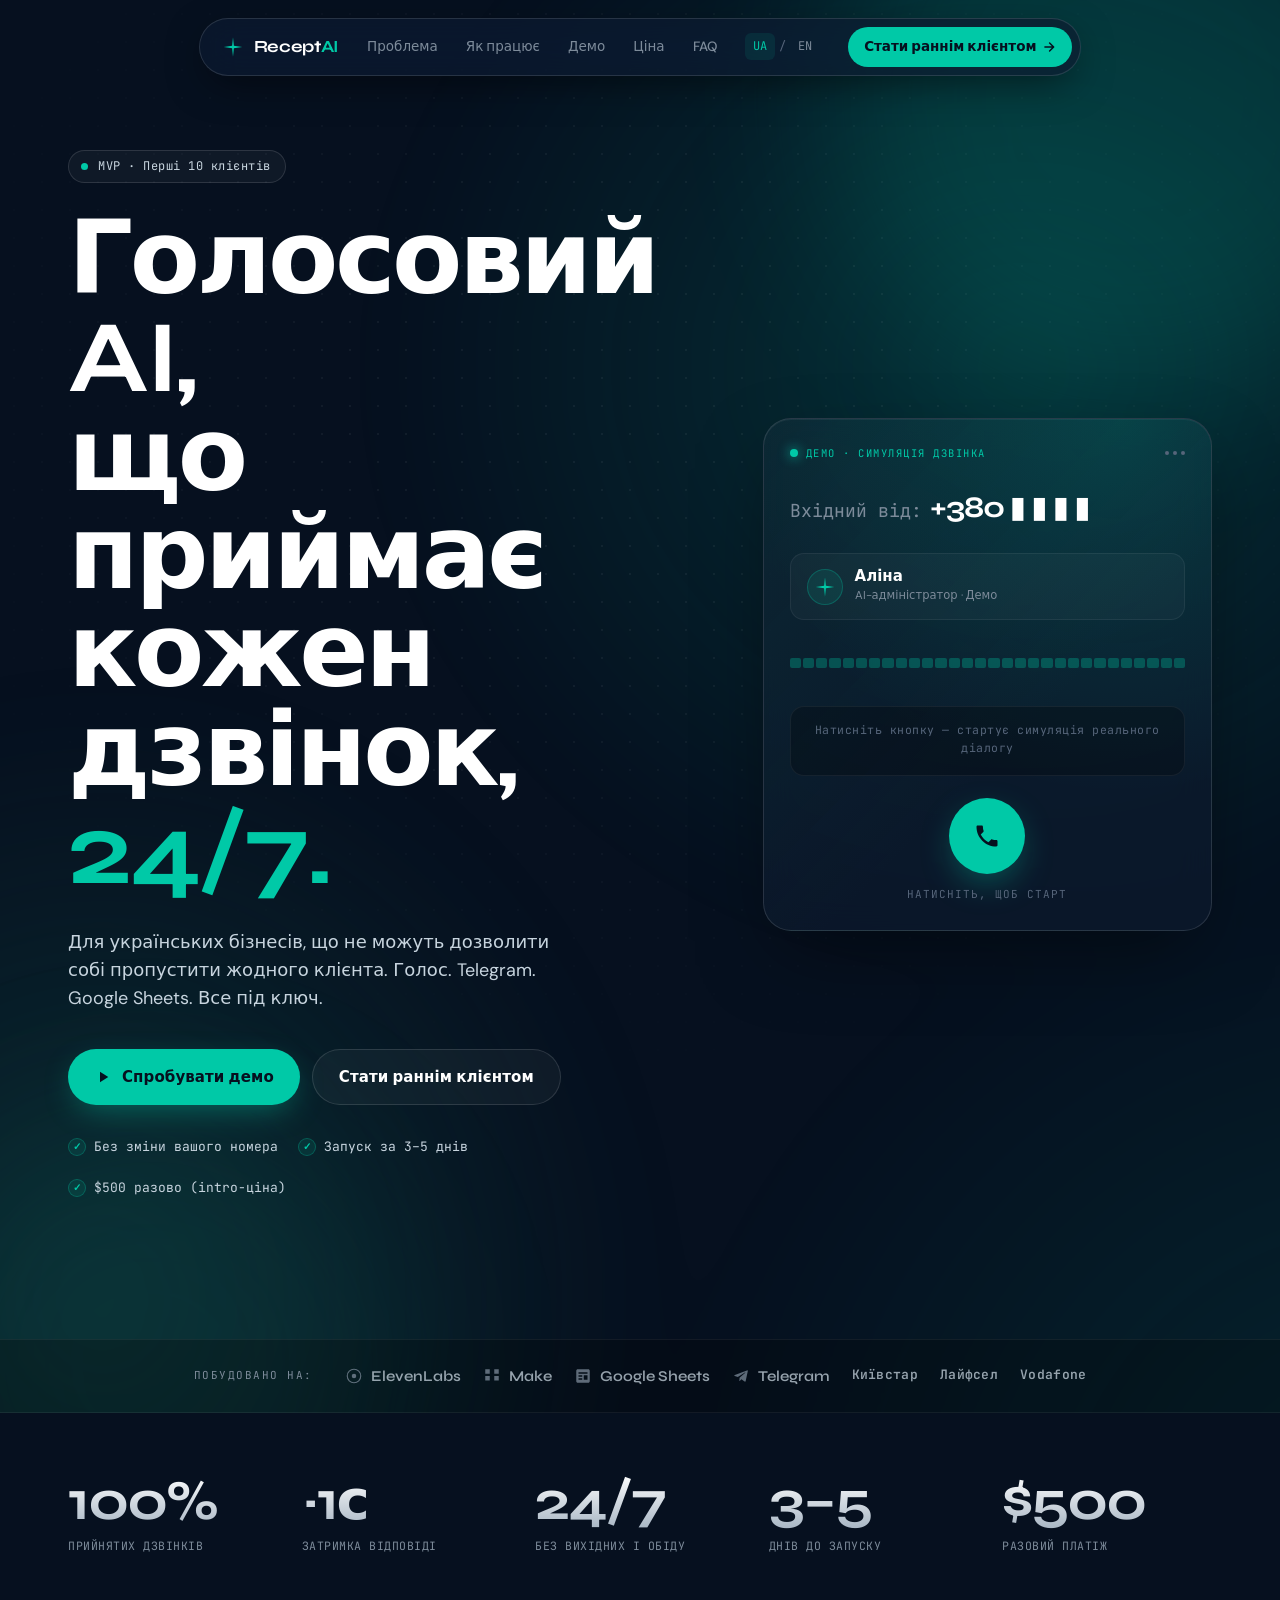
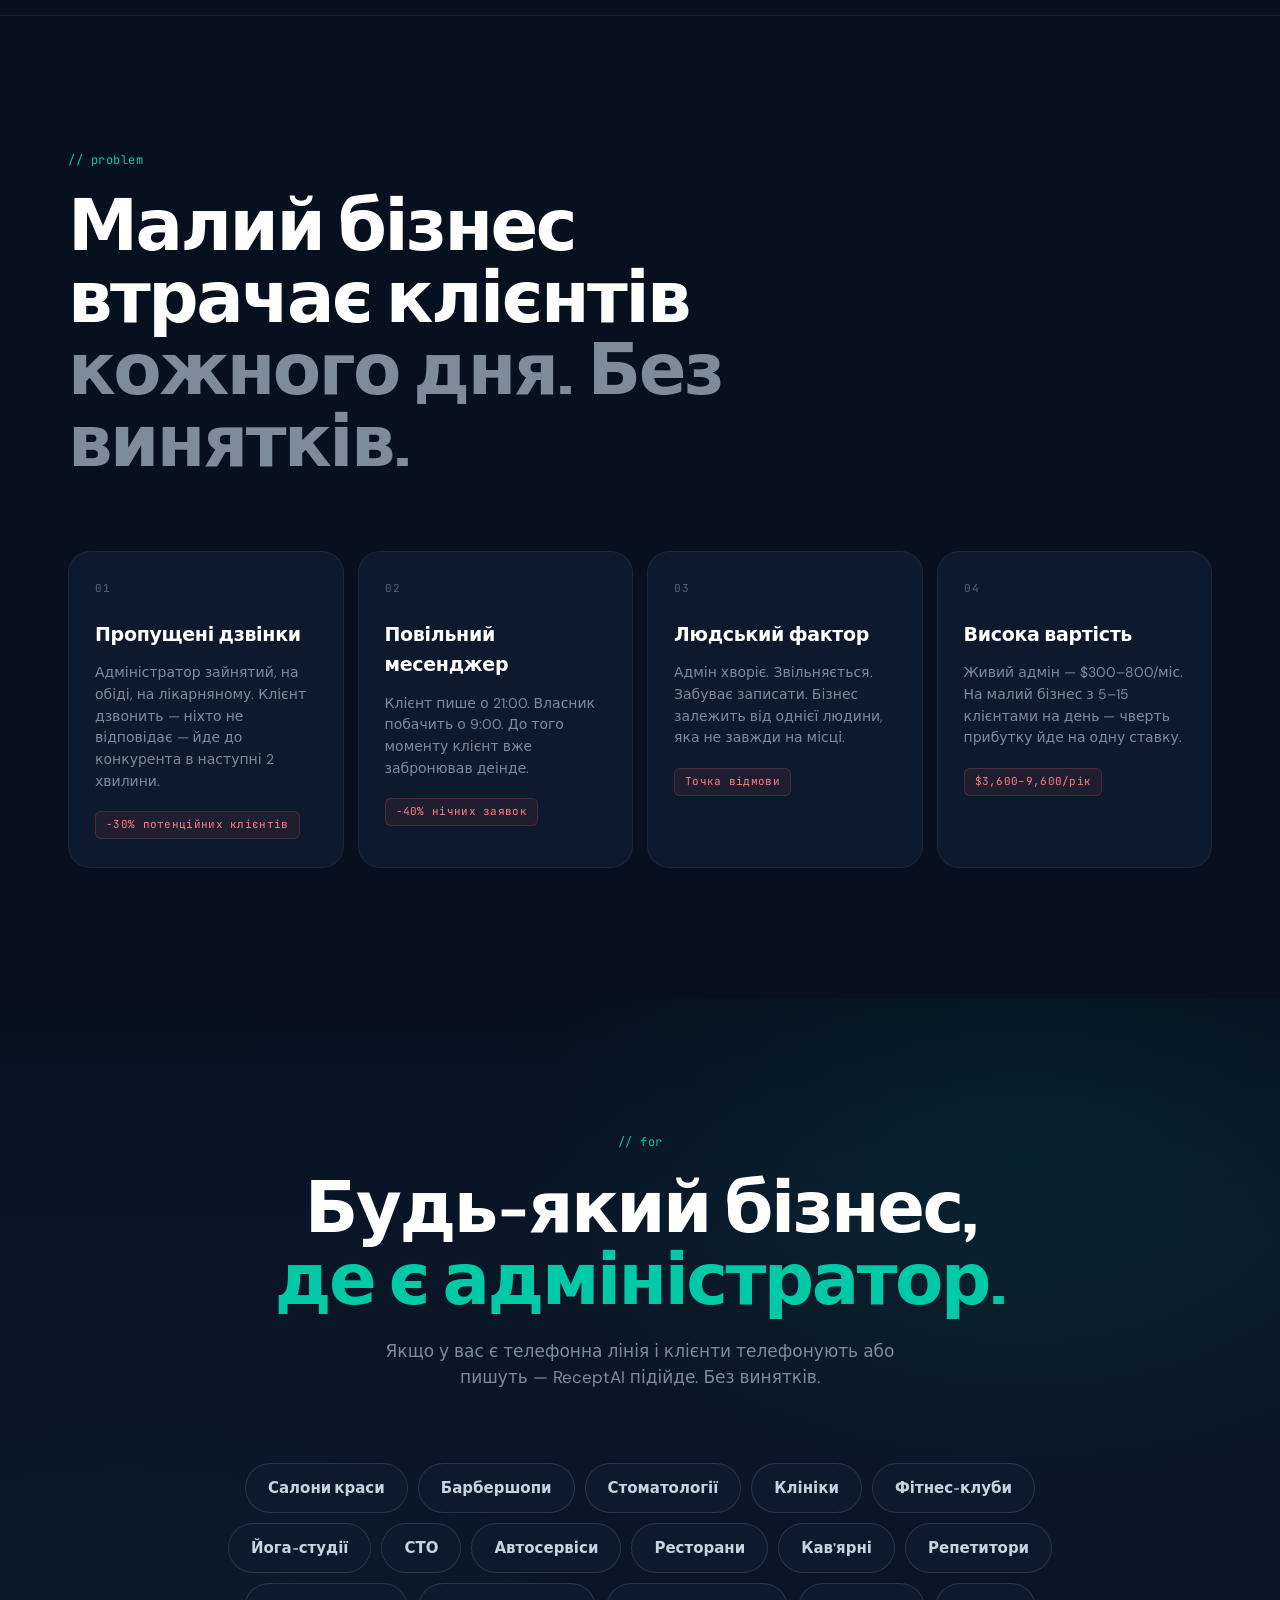
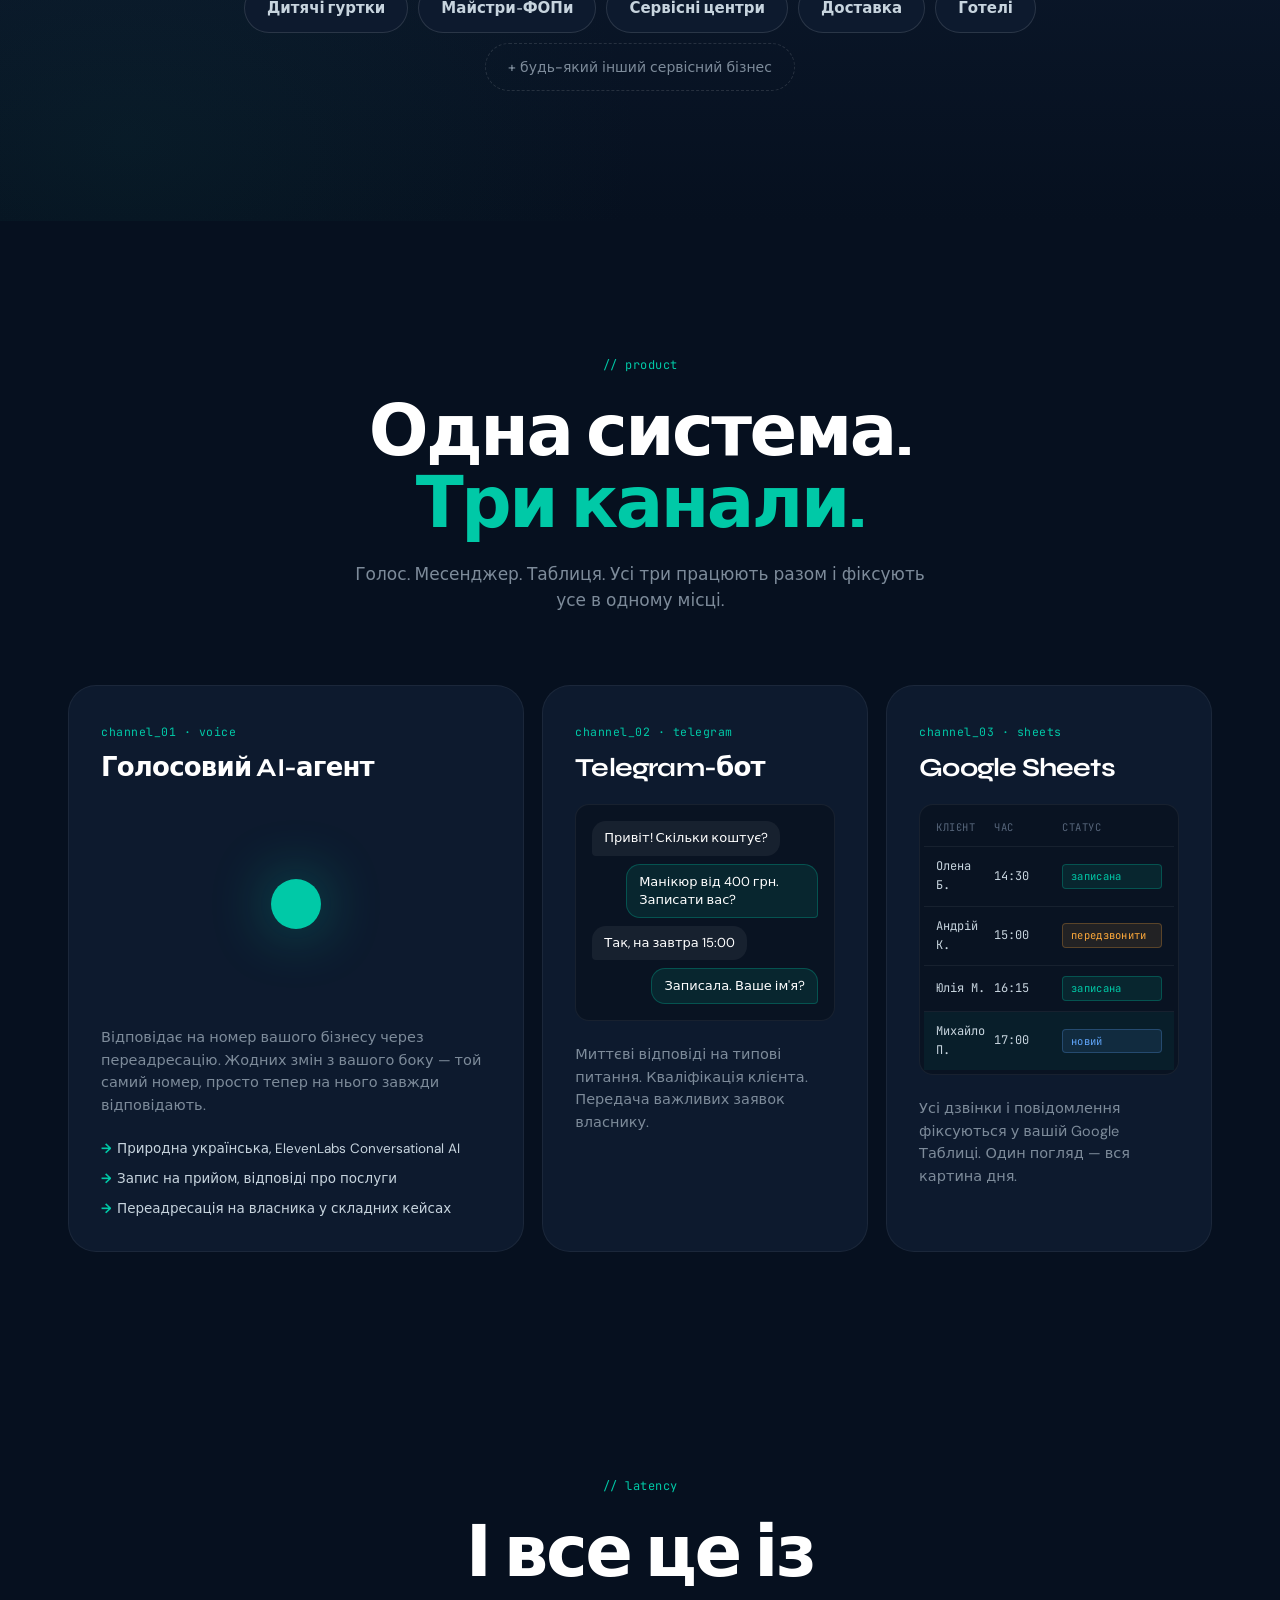
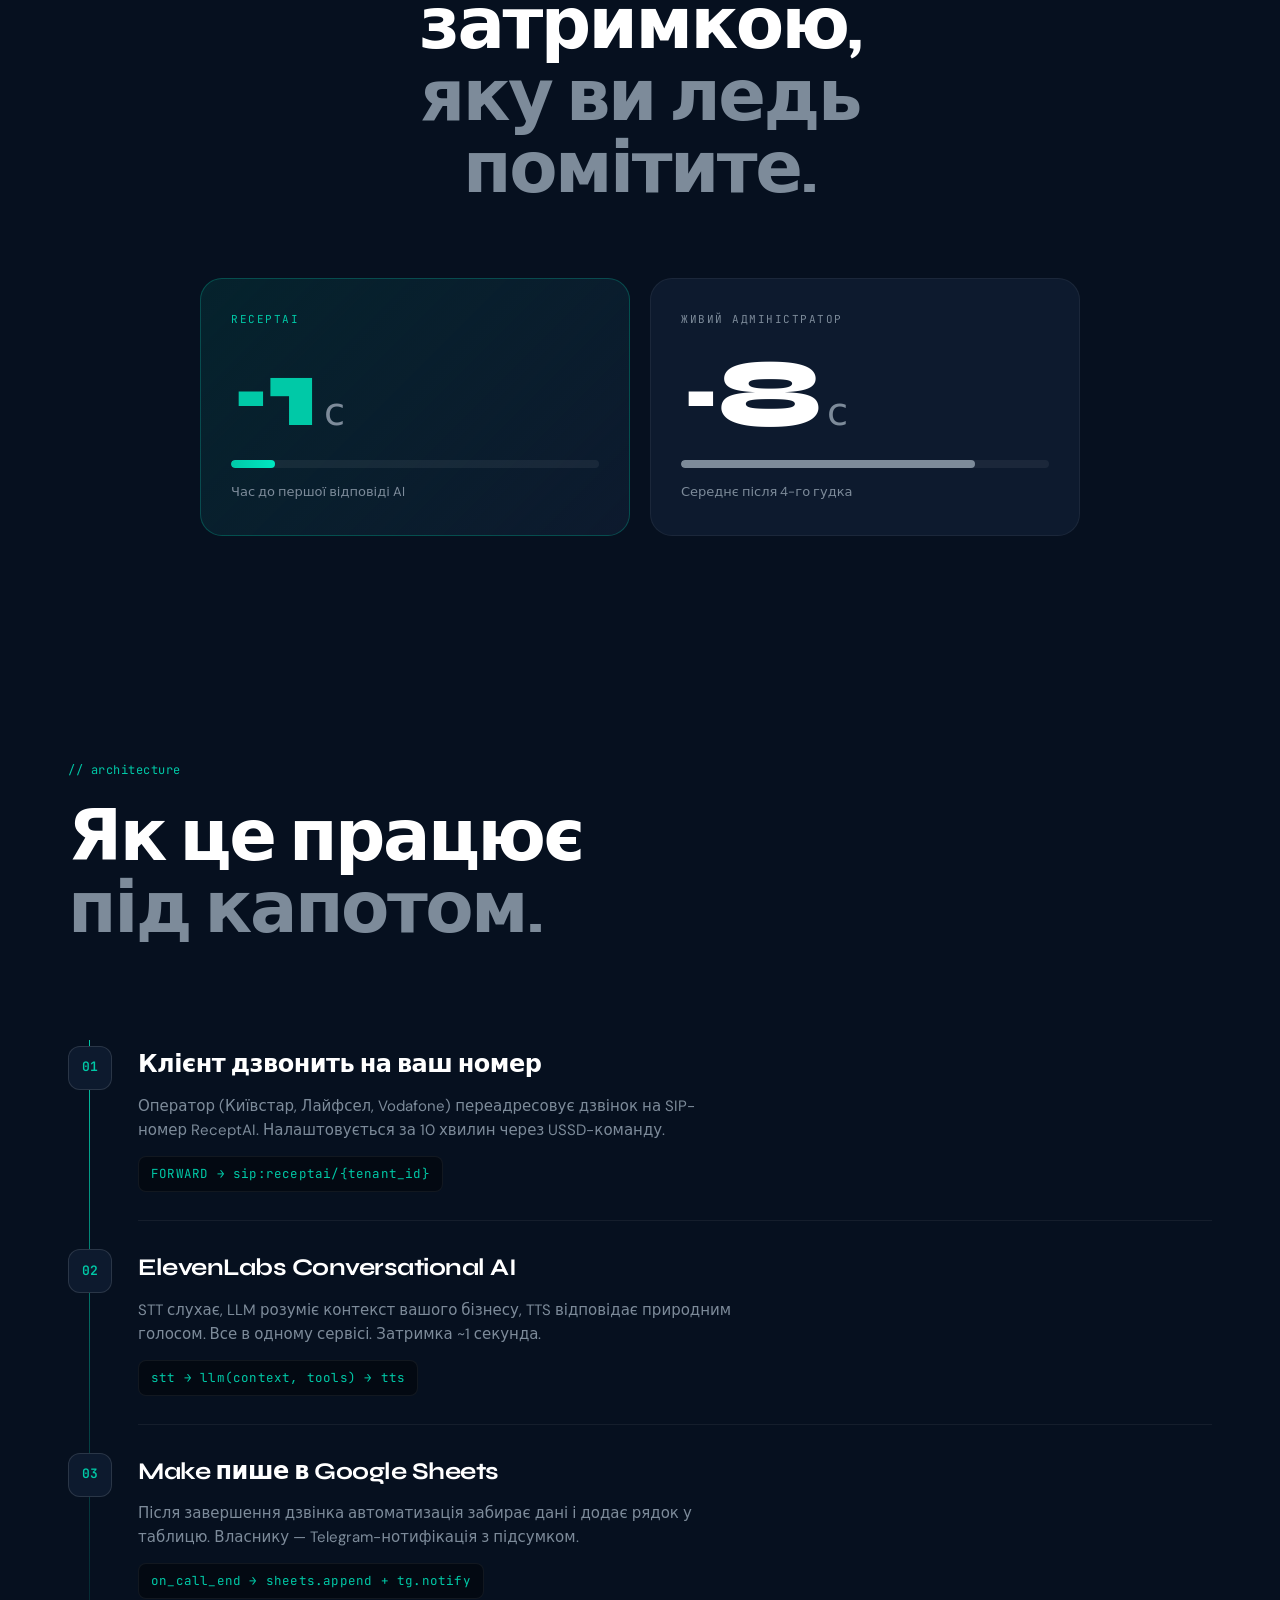
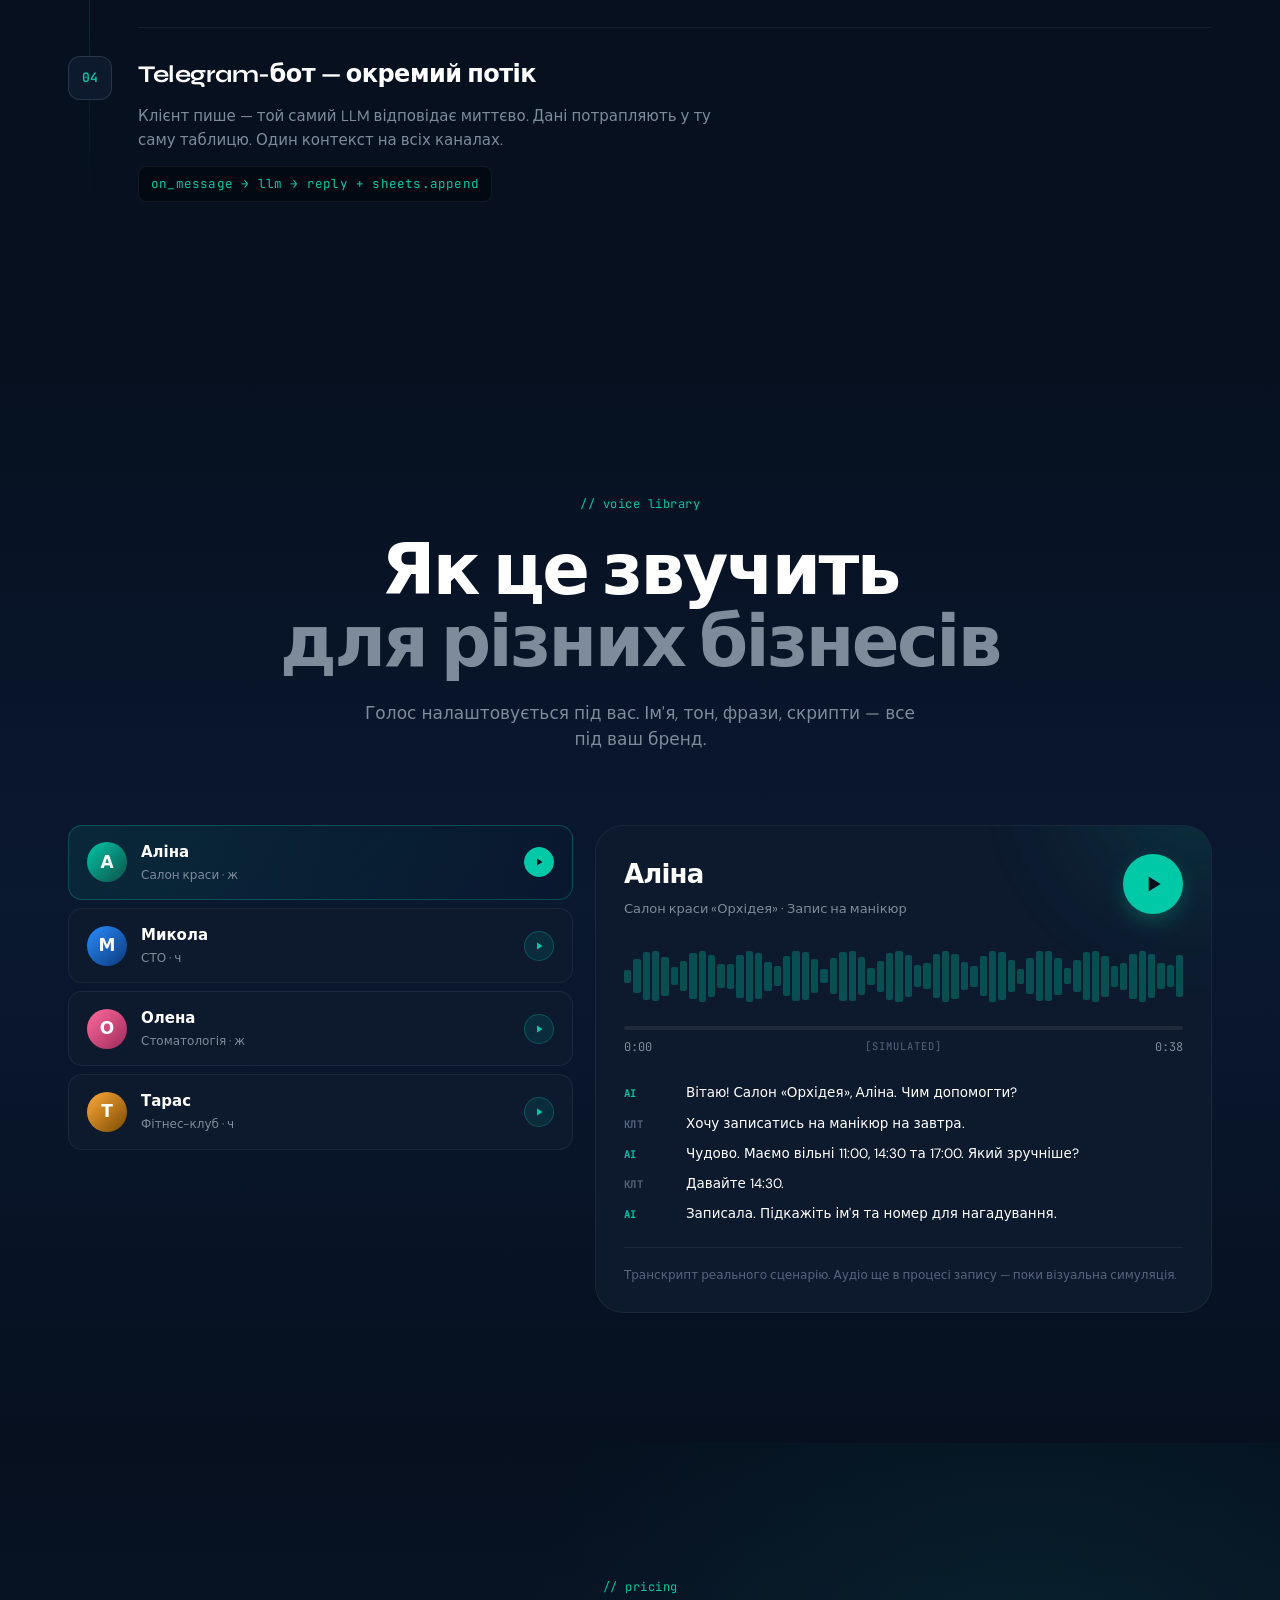
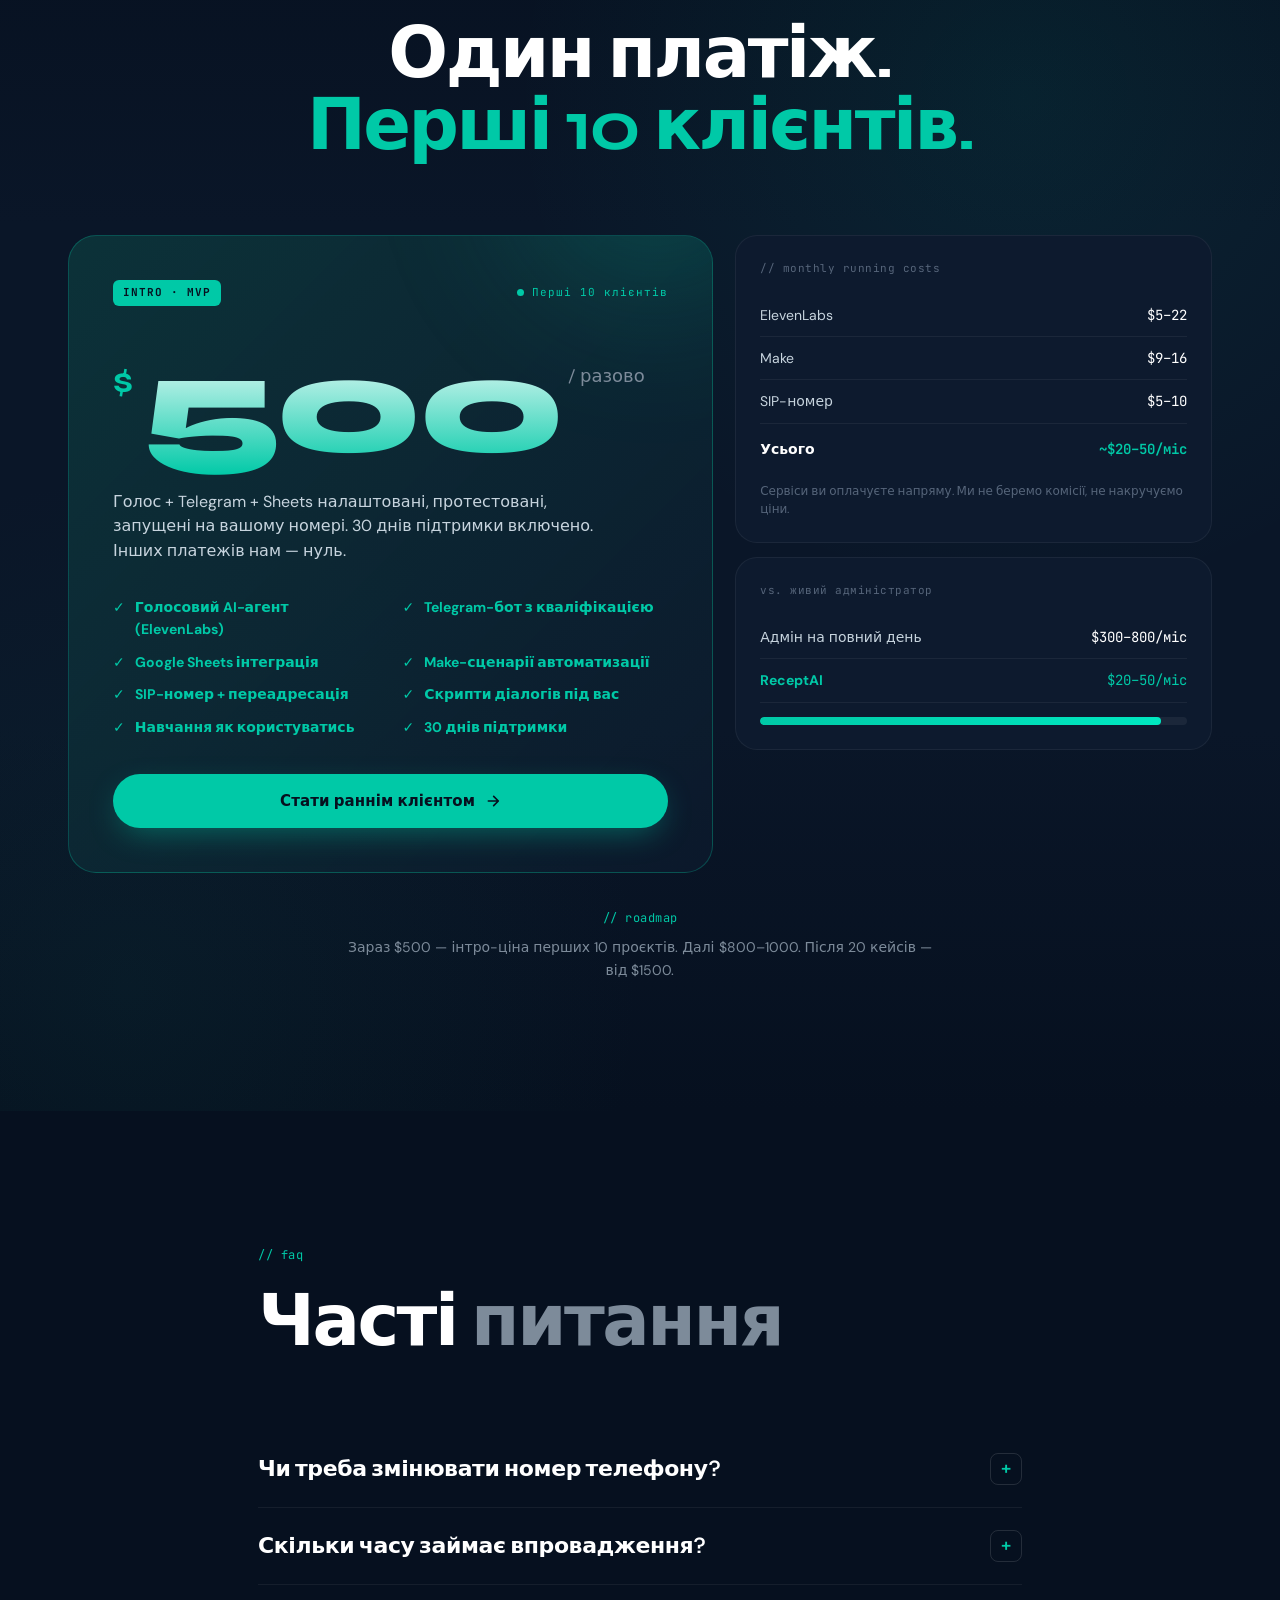
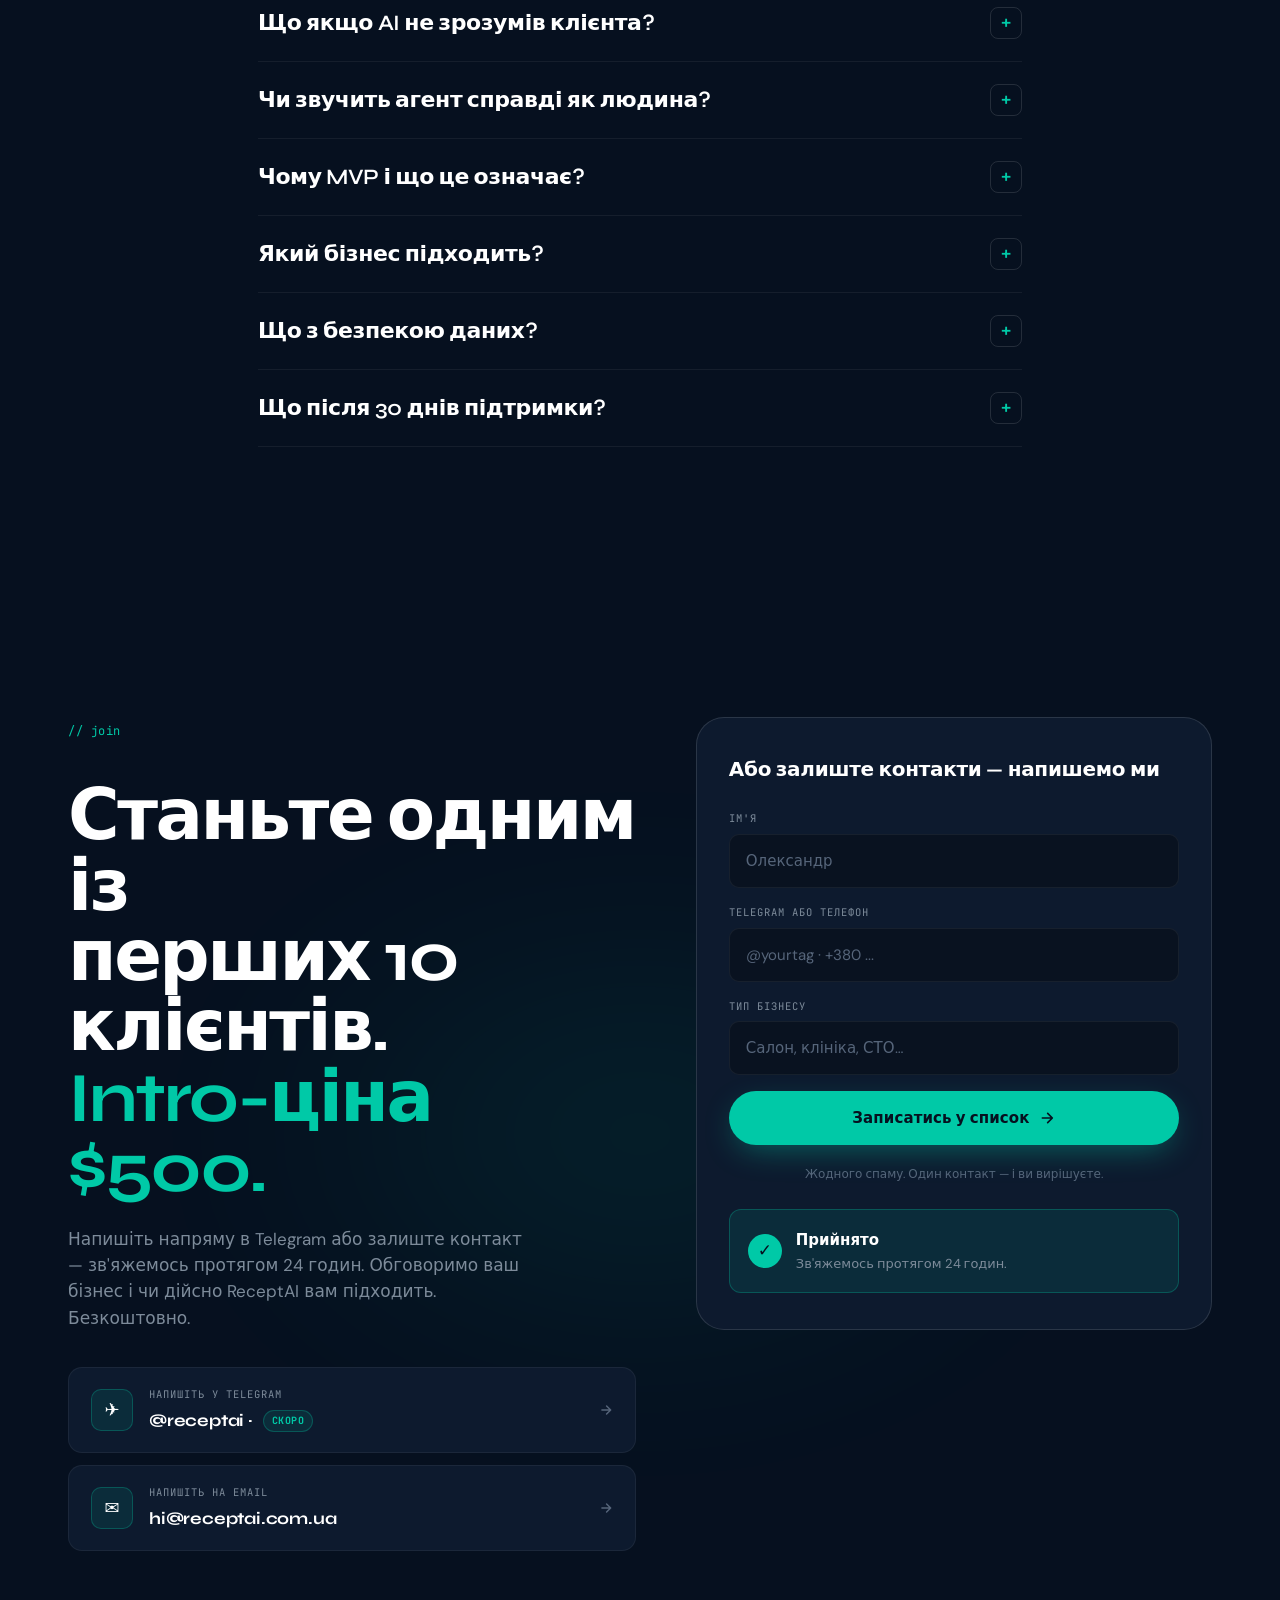
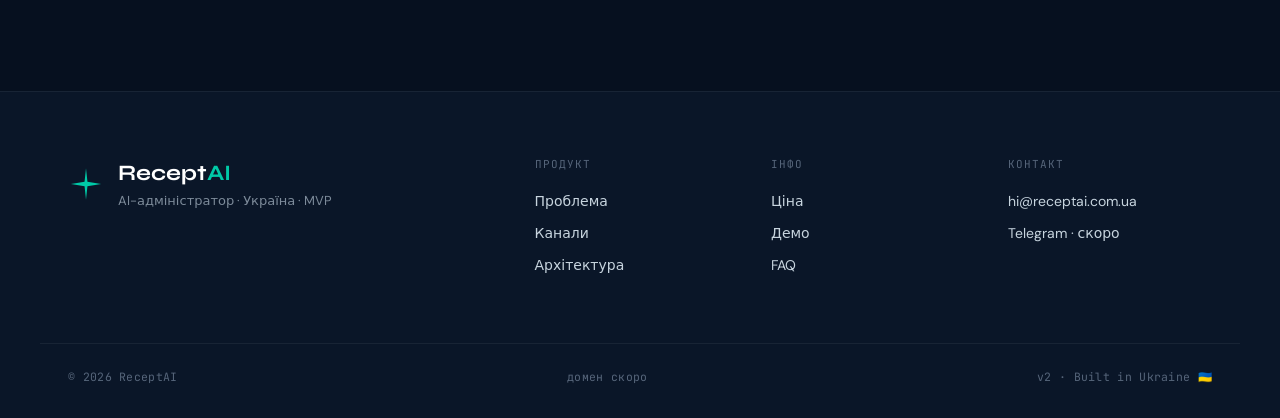
==== docs/index.html @ 9f763237 "Rename site/ → docs/ for GitHub Pages, drop unusable workflow GitHub Pages from a branch only accept" ====
<!DOCTYPE html>
<html lang="uk" data-lang="uk">
<head>
  <meta charset="UTF-8" />
  <meta name="viewport" content="width=device-width, initial-scale=1.0" />
  <meta name="description" content="ReceptAI — голосовий AI, що приймає кожен дзвінок 24/7. MVP. Перші 10 клієнтів за $500." />
  <meta name="theme-color" content="#0A1628" />
  <meta property="og:title" content="ReceptAI · Voice AI Receptionist" />
  <meta property="og:description" content="Голосовий AI, що приймає кожен дзвінок, 24/7." />
  <title>ReceptAI · AI що приймає дзвінки 24/7</title>

  <link rel="icon" type="image/svg+xml" href="assets/favicon.svg" />
  <link rel="preconnect" href="https://fonts.googleapis.com" />
  <link rel="preconnect" href="https://fonts.gstatic.com" crossorigin />
  <link rel="stylesheet"
    href="https://fonts.googleapis.com/css2?family=Syne:wght@500;600;700;800&family=DM+Sans:wght@300;400;500;600;700&family=JetBrains+Mono:wght@400;500;600&display=swap" />
  <link rel="stylesheet" href="style.css" />
</head>
<body>

  <!-- ════════════════════════════════════════════
       NAV
       ════════════════════════════════════════════ -->
  <header class="nav" id="nav">
    <div class="nav__pill">
      <a href="#" class="nav__brand" aria-label="ReceptAI">
        <span class="nav__star" aria-hidden="true">
          <svg viewBox="0 0 100 100" fill="none">
            <path d="M50 6 L54 44 L92 50 L54 56 L50 94 L46 56 L8 50 L46 44 Z" fill="currentColor"/>
          </svg>
        </span>
        <span>Recept<span class="t">AI</span></span>
      </a>

      <nav class="nav__links" aria-label="Sections">
        <a href="#problem" data-i18n="nav.problem">Проблема</a>
        <a href="#how" data-i18n="nav.how">Як працює</a>
        <a href="#demo" data-i18n="nav.demo">Демо</a>
        <a href="#pricing" data-i18n="nav.pricing">Ціна</a>
        <a href="#faq" data-i18n="nav.faq">FAQ</a>
      </nav>

      <div class="lang" role="group" aria-label="Language">
        <button class="lang__btn is-active" data-lang-set="uk">UA</button>
        <span class="lang__sep">/</span>
        <button class="lang__btn" data-lang-set="en">EN</button>
      </div>

      <a href="#cta" class="nav__cta">
        <span data-i18n="nav.cta">Стати раннім клієнтом</span>
        <svg width="14" height="14" viewBox="0 0 24 24" fill="none" stroke="currentColor" stroke-width="2.5">
          <path d="M5 12h14M13 5l7 7-7 7" stroke-linecap="round" stroke-linejoin="round"/>
        </svg>
      </a>

      <button class="nav__burger" id="burger" aria-label="Menu">
        <span></span><span></span>
      </button>
    </div>
  </header>

  <!-- ════════════════════════════════════════════
       HERO — Bland-style direct headline + sim demo
       ════════════════════════════════════════════ -->
  <section class="hero">
    <div class="mesh" aria-hidden="true"></div>
    <div class="dotgrid" aria-hidden="true"></div>
    <div class="halo halo--1" aria-hidden="true"></div>
    <div class="halo halo--2" aria-hidden="true"></div>

    <div class="container hero__inner">
      <div class="hero__left">
        <div class="badge">
          <span class="badge__dot"></span>
          <span class="badge__text" data-i18n="hero.badge">MVP · Перші 10 клієнтів</span>
        </div>

        <h1 class="hero__title">
          <span data-i18n="hero.title.line1">Голосовий AI,</span><br>
          <span data-i18n="hero.title.line2">що приймає кожен дзвінок,</span><br>
          <span class="hero__accent t" data-i18n="hero.title.line3">24/7.</span>
        </h1>

        <p class="hero__sub" data-i18n="hero.sub">
          Для українських бізнесів, що не можуть дозволити собі пропустити жодного клієнта. Голос. Telegram. Google Sheets. Все під ключ.
        </p>

        <div class="hero__actions">
          <a href="#demo" class="btn btn--primary">
            <span class="btn__pulse"></span>
            <svg width="18" height="18" viewBox="0 0 24 24" fill="currentColor">
              <path d="M8 5v14l11-7z"/>
            </svg>
            <span data-i18n="hero.cta.demo">Спробувати демо</span>
          </a>
          <a href="#cta" class="btn btn--ghost">
            <span data-i18n="hero.cta.lead">Стати раннім клієнтом</span>
          </a>
        </div>

        <ul class="hero__bullets">
          <li><span class="check">✓</span> <span data-i18n="hero.bullet.1">Без зміни вашого номера</span></li>
          <li><span class="check">✓</span> <span data-i18n="hero.bullet.2">Запуск за 3–5 днів</span></li>
          <li><span class="check">✓</span> <span data-i18n="hero.bullet.3">$500 разово (intro-ціна)</span></li>
        </ul>
      </div>

      <!-- DEMO CALL WIDGET — simulation-only -->
      <aside class="callcard" id="callCard" aria-label="Демо-симуляція">
        <div class="callcard__top">
          <div class="callcard__status">
            <span class="livedot"></span>
            <span id="callStatus" data-i18n="call.status.idle">ДЕМО · СИМУЛЯЦІЯ ДЗВІНКА</span>
          </div>
          <div class="callcard__menu">
            <span></span><span></span><span></span>
          </div>
        </div>

        <div class="callcard__phone">
          <span class="callcard__plus" data-i18n="call.from">Вхідний від:</span>
          <span class="callcard__number" id="callNumber">+380 ▮ ▮ ▮ ▮</span>
        </div>

        <div class="callcard__persona">
          <div class="persona">
            <div class="persona__avatar">
              <svg viewBox="0 0 100 100" fill="none" aria-hidden="true">
                <path d="M50 6 L54 44 L92 50 L54 56 L50 94 L46 56 L8 50 L46 44 Z" fill="#00C9A7"/>
              </svg>
            </div>
            <div>
              <div class="persona__name">Аліна</div>
              <div class="persona__role" data-i18n="call.role">AI-адміністратор · Демо</div>
            </div>
          </div>
        </div>

        <div class="callcard__wave" id="callWave">
          <span></span><span></span><span></span><span></span><span></span>
          <span></span><span></span><span></span><span></span><span></span>
          <span></span><span></span><span></span><span></span><span></span>
          <span></span><span></span><span></span><span></span><span></span>
          <span></span><span></span><span></span><span></span><span></span>
          <span></span><span></span><span></span><span></span><span></span>
        </div>

        <div class="callcard__transcript" id="callTranscript">
          <div class="ttext ttext--system" data-i18n="call.hint">Натисніть кнопку — стартує симуляція реального діалогу</div>
        </div>

        <button class="callcard__cta" id="bigCall" aria-label="Запустити симуляцію">
          <span class="callcard__cta-ring"></span>
          <span class="callcard__cta-ring callcard__cta-ring--2"></span>
          <svg width="28" height="28" viewBox="0 0 24 24" fill="currentColor">
            <path d="M6.62 10.79c1.44 2.83 3.76 5.15 6.59 6.59l2.2-2.2c.28-.28.67-.36 1.02-.25 1.12.37 2.33.57 3.57.57.55 0 1 .45 1 1V20c0 .55-.45 1-1 1-9.39 0-17-7.61-17-17 0-.55.45-1 1-1h3.5c.55 0 1 .45 1 1 0 1.25.2 2.45.57 3.57.11.35.03.74-.25 1.02l-2.2 2.2z"/>
          </svg>
        </button>

        <div class="callcard__hint" id="callHint" data-i18n="call.cta">Натисніть, щоб старт</div>
      </aside>
    </div>

    <!-- TECH STACK STRIP (Bland's social proof, but tech we run on) -->
    <div class="techstrip">
      <div class="container">
        <div class="techstrip__inner">
          <span class="techstrip__label" data-i18n="tech.label">Побудовано на:</span>
          <div class="techstrip__items">
            <span class="techlogo">
              <svg width="18" height="18" viewBox="0 0 24 24" fill="currentColor"><circle cx="12" cy="12" r="3"/><circle cx="12" cy="12" r="9" fill="none" stroke="currentColor" stroke-width="1.5"/></svg>
              ElevenLabs
            </span>
            <span class="techlogo">
              <svg width="18" height="18" viewBox="0 0 24 24" fill="currentColor"><path d="M3 12h6v6H3zm12 0h6v6h-6zM3 3h6v6H3zm12 0h6v6h-6z"/></svg>
              Make
            </span>
            <span class="techlogo">
              <svg width="18" height="18" viewBox="0 0 24 24" fill="currentColor"><path d="M19 3H5c-1.1 0-2 .9-2 2v14c0 1.1.9 2 2 2h14c1.1 0 2-.9 2-2V5c0-1.1-.9-2-2-2zm-1 6H6V7h12v2zm-7 4H6v-2h5v2zm0 4H6v-2h5v2zm7 0h-5v-6h5v6z"/></svg>
              Google Sheets
            </span>
            <span class="techlogo">
              <svg width="18" height="18" viewBox="0 0 24 24" fill="currentColor"><path d="M9.78 18.65l.28-4.23 7.68-6.92c.34-.31-.07-.46-.52-.19L7.74 13.3 3.64 12c-.88-.25-.89-.86.2-1.3l15.97-6.16c.73-.33 1.43.18 1.15 1.3l-2.72 12.81c-.19.91-.74 1.13-1.5.71L12.6 16.3l-1.99 1.93c-.23.23-.42.42-.83.42z"/></svg>
              Telegram
            </span>
            <span class="techlogo techlogo--mono">Київстар</span>
            <span class="techlogo techlogo--mono">Лайфсел</span>
            <span class="techlogo techlogo--mono">Vodafone</span>
          </div>
        </div>
      </div>
    </div>
  </section>

  <!-- ════════════════════════════════════════════
       METRICS — Bland's stat bar style
       ════════════════════════════════════════════ -->
  <section class="metrics">
    <div class="container">
      <div class="metrics__grid">
        <div class="metric">
          <div class="metric__num">100%</div>
          <div class="metric__label" data-i18n="m.calls">Прийнятих дзвінків</div>
        </div>
        <div class="metric">
          <div class="metric__num">~1с</div>
          <div class="metric__label" data-i18n="m.latency">Затримка відповіді</div>
        </div>
        <div class="metric">
          <div class="metric__num">24/7</div>
          <div class="metric__label" data-i18n="m.uptime">Без вихідних і обіду</div>
        </div>
        <div class="metric">
          <div class="metric__num">3–5</div>
          <div class="metric__label" data-i18n="m.days">Днів до запуску</div>
        </div>
        <div class="metric">
          <div class="metric__num">$500</div>
          <div class="metric__label" data-i18n="m.price">Разовий платіж</div>
        </div>
      </div>
    </div>
  </section>

  <!-- ════════════════════════════════════════════
       PROBLEM
       ════════════════════════════════════════════ -->
  <section class="section" id="problem">
    <div class="container">
      <header class="head">
        <span class="kicker">// problem</span>
        <h2 class="head__title">
          <span data-i18n="problem.title.1">Малий бізнес втрачає клієнтів</span><br>
          <span class="dim" data-i18n="problem.title.2">кожного дня. Без винятків.</span>
        </h2>
      </header>

      <div class="problems">
        <article class="problem">
          <div class="problem__num">01</div>
          <h3 data-i18n="p1.title">Пропущені дзвінки</h3>
          <p data-i18n="p1.desc">Адміністратор зайнятий, на обіді, на лікарняному. Клієнт дзвонить — ніхто не відповідає — йде до конкурента в наступні 2 хвилини.</p>
          <div class="problem__chip" data-i18n="p1.chip">−30% потенційних клієнтів</div>
        </article>

        <article class="problem">
          <div class="problem__num">02</div>
          <h3 data-i18n="p2.title">Повільний месенджер</h3>
          <p data-i18n="p2.desc">Клієнт пише о 21:00. Власник побачить о 9:00. До того моменту клієнт вже забронював деінде.</p>
          <div class="problem__chip" data-i18n="p2.chip">−40% нічних заявок</div>
        </article>

        <article class="problem">
          <div class="problem__num">03</div>
          <h3 data-i18n="p3.title">Людський фактор</h3>
          <p data-i18n="p3.desc">Адмін хворіє. Звільняється. Забуває записати. Бізнес залежить від однієї людини, яка не завжди на місці.</p>
          <div class="problem__chip" data-i18n="p3.chip">Точка відмови</div>
        </article>

        <article class="problem">
          <div class="problem__num">04</div>
          <h3 data-i18n="p4.title">Висока вартість</h3>
          <p data-i18n="p4.desc">Живий адмін — $300–800/міс. На малий бізнес з 5–15 клієнтами на день — чверть прибутку йде на одну ставку.</p>
          <div class="problem__chip" data-i18n="p4.chip">$3,600–9,600/рік</div>
        </article>
      </div>
    </div>
  </section>

  <!-- ════════════════════════════════════════════
       FOR-WHO (replaces case studies for MVP)
       ════════════════════════════════════════════ -->
  <section class="section section--dark">
    <div class="container">
      <header class="head head--center">
        <span class="kicker">// for</span>
        <h2 class="head__title">
          <span data-i18n="forwho.title.1">Будь-який бізнес,</span><br>
          <span class="t" data-i18n="forwho.title.2">де є адміністратор.</span>
        </h2>
        <p class="head__lead" data-i18n="forwho.lead">
          Якщо у вас є телефонна лінія і клієнти телефонують або пишуть — ReceptAI підійде. Без винятків.
        </p>
      </header>

      <div class="chips">
        <span class="chiplg" data-i18n="forwho.1">Салони краси</span>
        <span class="chiplg" data-i18n="forwho.2">Барбершопи</span>
        <span class="chiplg" data-i18n="forwho.3">Стоматології</span>
        <span class="chiplg" data-i18n="forwho.4">Клініки</span>
        <span class="chiplg" data-i18n="forwho.5">Фітнес-клуби</span>
        <span class="chiplg" data-i18n="forwho.6">Йога-студії</span>
        <span class="chiplg" data-i18n="forwho.7">СТО</span>
        <span class="chiplg" data-i18n="forwho.8">Автосервіси</span>
        <span class="chiplg" data-i18n="forwho.9">Ресторани</span>
        <span class="chiplg" data-i18n="forwho.10">Кав'ярні</span>
        <span class="chiplg" data-i18n="forwho.11">Репетитори</span>
        <span class="chiplg" data-i18n="forwho.12">Дитячі гуртки</span>
        <span class="chiplg" data-i18n="forwho.13">Майстри-ФОПи</span>
        <span class="chiplg" data-i18n="forwho.14">Сервісні центри</span>
        <span class="chiplg" data-i18n="forwho.15">Доставка</span>
        <span class="chiplg" data-i18n="forwho.16">Готелі</span>
        <span class="chiplg chiplg--more">+ <span data-i18n="forwho.more">будь-який інший сервісний бізнес</span></span>
      </div>
    </div>
  </section>

  <!-- ════════════════════════════════════════════
       PRODUCT BENTO
       ════════════════════════════════════════════ -->
  <section class="section" id="product">
    <div class="container">
      <header class="head head--center">
        <span class="kicker">// product</span>
        <h2 class="head__title">
          <span data-i18n="prod.title.1">Одна система.</span><br>
          <span class="t" data-i18n="prod.title.2">Три канали.</span>
        </h2>
        <p class="head__lead" data-i18n="prod.lead">
          Голос. Месенджер. Таблиця. Усі три працюють разом і фіксують усе в одному місці.
        </p>
      </header>

      <div class="bento">
        <article class="card card--voice">
          <div class="card__head">
            <code class="card__tag">channel_01 · voice</code>
            <h3 class="card__title" data-i18n="prod.voice.title">Голосовий AI-агент</h3>
          </div>

          <div class="card__visual">
            <div class="voiceviz">
              <div class="voiceviz__core"></div>
              <div class="voiceviz__ring voiceviz__ring--1"></div>
              <div class="voiceviz__ring voiceviz__ring--2"></div>
              <div class="voiceviz__ring voiceviz__ring--3"></div>
            </div>
          </div>

          <p class="card__desc" data-i18n="prod.voice.desc">
            Відповідає на номер вашого бізнесу через переадресацію. Жодних змін з вашого боку — той самий номер, просто тепер на нього завжди відповідають.
          </p>

          <ul class="card__list">
            <li data-i18n="prod.voice.li1">Природна українська, ElevenLabs Conversational AI</li>
            <li data-i18n="prod.voice.li2">Запис на прийом, відповіді про послуги</li>
            <li data-i18n="prod.voice.li3">Переадресація на власника у складних кейсах</li>
          </ul>
        </article>

        <article class="card">
          <div class="card__head">
            <code class="card__tag">channel_02 · telegram</code>
            <h3 class="card__title" data-i18n="prod.tg.title">Telegram-бот</h3>
          </div>

          <div class="card__chat">
            <div class="bubble bubble--in" data-i18n="prod.tg.b1">Привіт! Скільки коштує?</div>
            <div class="bubble bubble--out" data-i18n="prod.tg.b2">Манікюр від 400 грн. Записати вас?</div>
            <div class="bubble bubble--in" data-i18n="prod.tg.b3">Так, на завтра 15:00</div>
            <div class="bubble bubble--out" data-i18n="prod.tg.b4">Записала. Ваше ім'я?</div>
          </div>

          <p class="card__desc" data-i18n="prod.tg.desc">Миттєві відповіді на типові питання. Кваліфікація клієнта. Передача важливих заявок власнику.</p>
        </article>

        <article class="card">
          <div class="card__head">
            <code class="card__tag">channel_03 · sheets</code>
            <h3 class="card__title" data-i18n="prod.sh.title">Google Sheets</h3>
          </div>

          <div class="card__sheet">
            <div class="row row--head">
              <span data-i18n="prod.sh.h1">Клієнт</span><span data-i18n="prod.sh.h2">Час</span><span data-i18n="prod.sh.h3">Статус</span>
            </div>
            <div class="row">
              <span>Олена Б.</span><span class="mono">14:30</span><span class="pill pill--ok" data-i18n="prod.sh.s1">записана</span>
            </div>
            <div class="row">
              <span>Андрій К.</span><span class="mono">15:00</span><span class="pill pill--wait" data-i18n="prod.sh.s2">передзвонити</span>
            </div>
            <div class="row">
              <span>Юлія М.</span><span class="mono">16:15</span><span class="pill pill--ok" data-i18n="prod.sh.s1">записана</span>
            </div>
            <div class="row row--new">
              <span>Михайло П.</span><span class="mono">17:00</span><span class="pill pill--new" data-i18n="prod.sh.s3">новий</span>
            </div>
          </div>

          <p class="card__desc" data-i18n="prod.sh.desc">Усі дзвінки і повідомлення фіксуються у вашій Google Таблиці. Один погляд — вся картина дня.</p>
        </article>
      </div>
    </div>
  </section>

  <!-- ════════════════════════════════════════════
       LATENCY COMPARISON (Bland-style)
       ════════════════════════════════════════════ -->
  <section class="latency">
    <div class="container">
      <header class="head head--center">
        <span class="kicker">// latency</span>
        <h2 class="head__title">
          <span data-i18n="lat.title.1">І все це із затримкою,</span><br>
          <span class="dim" data-i18n="lat.title.2">яку ви ледь помітите.</span>
        </h2>
      </header>

      <div class="latgrid">
        <div class="latbox latbox--win">
          <div class="latbox__label">ReceptAI</div>
          <div class="latbox__val">~1<span>с</span></div>
          <div class="latbox__bar"><span style="width:12%"></span></div>
          <div class="latbox__note" data-i18n="lat.us">Час до першої відповіді AI</div>
        </div>
        <div class="latbox">
          <div class="latbox__label" data-i18n="lat.them">Живий адміністратор</div>
          <div class="latbox__val">~8<span>с</span></div>
          <div class="latbox__bar"><span style="width:80%"></span></div>
          <div class="latbox__note" data-i18n="lat.themnote">Середнє після 4-го гудка</div>
        </div>
      </div>
    </div>
  </section>

  <!-- ════════════════════════════════════════════
       HOW IT WORKS
       ════════════════════════════════════════════ -->
  <section class="section" id="how">
    <div class="container">
      <header class="head">
        <span class="kicker">// architecture</span>
        <h2 class="head__title">
          <span data-i18n="how.title.1">Як це працює</span><br>
          <span class="dim" data-i18n="how.title.2">під капотом.</span>
        </h2>
      </header>

      <div class="how">
        <div class="how__line" aria-hidden="true"></div>

        <article class="step">
          <div class="step__dot"><span>01</span></div>
          <div class="step__body">
            <h4 data-i18n="how.s1.title">Клієнт дзвонить на ваш номер</h4>
            <p data-i18n="how.s1.desc">Оператор (Київстар, Лайфсел, Vodafone) переадресовує дзвінок на SIP-номер ReceptAI. Налаштовується за 10 хвилин через USSD-команду.</p>
            <code class="step__code">FORWARD → sip:receptai/{tenant_id}</code>
          </div>
        </article>

        <article class="step">
          <div class="step__dot"><span>02</span></div>
          <div class="step__body">
            <h4 data-i18n="how.s2.title">ElevenLabs Conversational AI</h4>
            <p data-i18n="how.s2.desc">STT слухає, LLM розуміє контекст вашого бізнесу, TTS відповідає природним голосом. Все в одному сервісі. Затримка ~1 секунда.</p>
            <code class="step__code">stt → llm(context, tools) → tts</code>
          </div>
        </article>

        <article class="step">
          <div class="step__dot"><span>03</span></div>
          <div class="step__body">
            <h4 data-i18n="how.s3.title">Make пише в Google Sheets</h4>
            <p data-i18n="how.s3.desc">Після завершення дзвінка автоматизація забирає дані і додає рядок у таблицю. Власнику — Telegram-нотифікація з підсумком.</p>
            <code class="step__code">on_call_end → sheets.append + tg.notify</code>
          </div>
        </article>

        <article class="step">
          <div class="step__dot"><span>04</span></div>
          <div class="step__body">
            <h4 data-i18n="how.s4.title">Telegram-бот — окремий потік</h4>
            <p data-i18n="how.s4.desc">Клієнт пише — той самий LLM відповідає миттєво. Дані потрапляють у ту саму таблицю. Один контекст на всіх каналах.</p>
            <code class="step__code">on_message → llm → reply + sheets.append</code>
          </div>
        </article>
      </div>
    </div>
  </section>

  <!-- ════════════════════════════════════════════
       VOICE LIBRARY (ElevenLabs-style)
       ════════════════════════════════════════════ -->
  <section class="section section--demo" id="demo">
    <div class="container">
      <header class="head head--center">
        <span class="kicker">// voice library</span>
        <h2 class="head__title">
          <span data-i18n="vl.title.1">Як це звучить</span><br>
          <span class="dim" data-i18n="vl.title.2">для різних бізнесів</span>
        </h2>
        <p class="head__lead" data-i18n="vl.lead">
          Голос налаштовується під вас. Ім'я, тон, фрази, скрипти — все під ваш бренд.
        </p>
      </header>

      <div class="vlib">
        <div class="vlib__picker" role="tablist">
          <button class="vp is-active" data-persona="alina" role="tab">
            <span class="vp__avatar" style="background:linear-gradient(135deg,#00C9A7,#0F4F4A);">А</span>
            <span class="vp__info">
              <span class="vp__name">Аліна</span>
              <span class="vp__role" data-i18n="vl.alina.role">Салон краси · ж</span>
            </span>
            <span class="vp__play"><svg viewBox="0 0 24 24" fill="currentColor"><path d="M8 5v14l11-7z"/></svg></span>
          </button>

          <button class="vp" data-persona="mykola" role="tab">
            <span class="vp__avatar" style="background:linear-gradient(135deg,#2a8cff,#0a3a7a);">М</span>
            <span class="vp__info">
              <span class="vp__name">Микола</span>
              <span class="vp__role" data-i18n="vl.mykola.role">СТО · ч</span>
            </span>
            <span class="vp__play"><svg viewBox="0 0 24 24" fill="currentColor"><path d="M8 5v14l11-7z"/></svg></span>
          </button>

          <button class="vp" data-persona="olena" role="tab">
            <span class="vp__avatar" style="background:linear-gradient(135deg,#ff6b9d,#9d2a5a);">О</span>
            <span class="vp__info">
              <span class="vp__name">Олена</span>
              <span class="vp__role" data-i18n="vl.olena.role">Стоматологія · ж</span>
            </span>
            <span class="vp__play"><svg viewBox="0 0 24 24" fill="currentColor"><path d="M8 5v14l11-7z"/></svg></span>
          </button>

          <button class="vp" data-persona="taras" role="tab">
            <span class="vp__avatar" style="background:linear-gradient(135deg,#ffaa3b,#7a4a00);">Т</span>
            <span class="vp__info">
              <span class="vp__name">Тарас</span>
              <span class="vp__role" data-i18n="vl.taras.role">Фітнес-клуб · ч</span>
            </span>
            <span class="vp__play"><svg viewBox="0 0 24 24" fill="currentColor"><path d="M8 5v14l11-7z"/></svg></span>
          </button>
        </div>

        <div class="vplayer">
          <div class="vplayer__head">
            <div>
              <div class="vplayer__name" id="vName">Аліна</div>
              <div class="vplayer__ctx" id="vCtx" data-i18n="vl.alina.ctx">Салон краси «Орхідея» · Запис на манікюр</div>
            </div>
            <button class="vplayer__big" id="vPlay" aria-label="Play">
              <svg class="ic ic--play" viewBox="0 0 24 24" fill="currentColor"><path d="M8 5v14l11-7z"/></svg>
              <svg class="ic ic--pause" viewBox="0 0 24 24" fill="currentColor">
                <rect x="6" y="5" width="4" height="14" rx="1"/>
                <rect x="14" y="5" width="4" height="14" rx="1"/>
              </svg>
            </button>
          </div>

          <div class="vwave" id="vWave"></div>

          <div class="vplayer__bar">
            <div class="vplayer__bar-fill" id="vBar"></div>
          </div>

          <div class="vplayer__meta">
            <span id="vTime">0:00</span>
            <span class="vplayer__sim mono" data-i18n="vl.simulated">[SIMULATED]</span>
            <span id="vTotal">0:42</span>
          </div>

          <div class="vlines" id="vLines"></div>

          <p class="vplayer__note" data-i18n="vl.note">
            Транскрипт реального сценарію. Аудіо ще в процесі запису — поки візуальна симуляція.
          </p>
        </div>
      </div>
    </div>
  </section>

  <!-- ════════════════════════════════════════════
       PRICING (Raycast: card with glow + spec)
       ════════════════════════════════════════════ -->
  <section class="section section--dark" id="pricing">
    <div class="container">
      <header class="head head--center">
        <span class="kicker">// pricing</span>
        <h2 class="head__title">
          <span data-i18n="pr.title.1">Один платіж.</span><br>
          <span class="t" data-i18n="pr.title.2">Перші 10 клієнтів.</span>
        </h2>
      </header>

      <div class="price">
        <div class="price__card">
          <div class="price__halo" aria-hidden="true"></div>

          <div class="price__top">
            <span class="price__tag" data-i18n="pr.tag">Intro · MVP</span>
            <span class="price__avail" data-i18n="pr.avail">Перші 10 клієнтів</span>
          </div>

          <div class="price__amount">
            <span class="price__cur">$</span>
            <span class="price__val">500</span>
            <span class="price__per" data-i18n="pr.per">/ разово</span>
          </div>

          <p class="price__lead" data-i18n="pr.lead">
            Голос + Telegram + Sheets налаштовані, протестовані, запущені на вашому номері. 30 днів підтримки включено. Інших платежів нам — нуль.
          </p>

          <div class="price__incl">
            <div><span>✓</span> <span data-i18n="pr.i1">Голосовий AI-агент (ElevenLabs)</span></div>
            <div><span>✓</span> <span data-i18n="pr.i2">Telegram-бот з кваліфікацією</span></div>
            <div><span>✓</span> <span data-i18n="pr.i3">Google Sheets інтеграція</span></div>
            <div><span>✓</span> <span data-i18n="pr.i4">Make-сценарії автоматизації</span></div>
            <div><span>✓</span> <span data-i18n="pr.i5">SIP-номер + переадресація</span></div>
            <div><span>✓</span> <span data-i18n="pr.i6">Скрипти діалогів під вас</span></div>
            <div><span>✓</span> <span data-i18n="pr.i7">Навчання як користуватись</span></div>
            <div><span>✓</span> <span data-i18n="pr.i8">30 днів підтримки</span></div>
          </div>

          <a href="#cta" class="btn btn--primary btn--block">
            <span data-i18n="pr.cta">Стати раннім клієнтом</span>
            <svg width="16" height="16" viewBox="0 0 24 24" fill="none" stroke="currentColor" stroke-width="2.5">
              <path d="M5 12h14M13 5l7 7-7 7" stroke-linecap="round" stroke-linejoin="round"/>
            </svg>
          </a>
        </div>

        <div class="price__side">
          <div class="spec">
            <div class="spec__head">// monthly running costs</div>
            <div class="spec__row">
              <span>ElevenLabs</span>
              <span class="mono">$5–22</span>
            </div>
            <div class="spec__row">
              <span>Make</span>
              <span class="mono">$9–16</span>
            </div>
            <div class="spec__row">
              <span data-i18n="spec.sip">SIP-номер</span>
              <span class="mono">$5–10</span>
            </div>
            <div class="spec__row spec__row--total">
              <span data-i18n="spec.total">Усього</span>
              <span class="mono mono--accent">~$20–50/міс</span>
            </div>
            <p class="spec__note" data-i18n="spec.note">Сервіси ви оплачуєте напряму. Ми не беремо комісії, не накручуємо ціни.</p>
          </div>

          <div class="vs">
            <div class="vs__head" data-i18n="vs.head">vs. живий адміністратор</div>
            <div class="vs__row">
              <span data-i18n="vs.them">Адмін на повний день</span>
              <span class="mono">$300–800/міс</span>
            </div>
            <div class="vs__row vs__row--win">
              <span>ReceptAI</span>
              <span class="mono mono--accent">$20–50/міс</span>
            </div>
            <div class="vs__bar">
              <div class="vs__bar-fill"></div>
              <span class="vs__bar-label" data-i18n="vs.saving">економія ~94%</span>
            </div>
          </div>
        </div>
      </div>

      <p class="price__future">
        <span class="kicker">// roadmap</span>
        <span data-i18n="pr.future">Зараз $500 — інтро-ціна перших 10 проєктів. Далі $800–1000. Після 20 кейсів — від $1500.</span>
      </p>
    </div>
  </section>

  <!-- ════════════════════════════════════════════
       FAQ
       ════════════════════════════════════════════ -->
  <section class="section" id="faq">
    <div class="container container--narrow">
      <header class="head">
        <span class="kicker">// faq</span>
        <h2 class="head__title">
          <span data-i18n="faq.title.1">Часті</span> <span class="dim" data-i18n="faq.title.2">питання</span>
        </h2>
      </header>

      <div class="faq">
        <details>
          <summary><span data-i18n="faq.q1">Чи треба змінювати номер телефону?</span><span class="faq__plus">+</span></summary>
          <p data-i18n="faq.a1">Ні. Ви залишаєте свій номер. Налаштовуємо переадресацію на SIP-номер агента — Київстар, Лайфсел і Vodafone це підтримують через USSD. 10 хвилин роботи.</p>
        </details>

        <details>
          <summary><span data-i18n="faq.q2">Скільки часу займає впровадження?</span><span class="faq__plus">+</span></summary>
          <p data-i18n="faq.a2">3–5 робочих днів від погодження ТЗ. День 1 — інтерв'ю і скрипти. Дні 2–3 — налаштування. День 4 — тестування. День 5 — запуск.</p>
        </details>

        <details>
          <summary><span data-i18n="faq.q3">Що якщо AI не зрозумів клієнта?</span><span class="faq__plus">+</span></summary>
          <p data-i18n="faq.a3">Агент переводить дзвінок на ваш мобільний або фіксує контакт із позначкою «передзвонити». Ви бачите такі випадки в таблиці.</p>
        </details>

        <details>
          <summary><span data-i18n="faq.q4">Чи звучить агент справді як людина?</span><span class="faq__plus">+</span></summary>
          <p data-i18n="faq.a4">ElevenLabs Conversational AI з українським голосом. Більшість клієнтів не розрізняє в перші 20 секунд розмови.</p>
        </details>

        <details>
          <summary><span data-i18n="faq.q5">Чому MVP і що це означає?</span><span class="faq__plus">+</span></summary>
          <p data-i18n="faq.a5">ReceptAI на стадії раннього запуску. Технологія працює, інфраструктура побудована, перші 10 клієнтів отримують intro-ціну $500 і максимальну увагу від нас. Після 10 кейсів — підвищення ціни.</p>
        </details>

        <details>
          <summary><span data-i18n="faq.q6">Який бізнес підходить?</span><span class="faq__plus">+</span></summary>
          <p data-i18n="faq.a6">Будь-який сервісний бізнес з телефонною лінією і потоком вхідних дзвінків чи повідомлень. Перевіримо разом перед стартом — це безкоштовно.</p>
        </details>

        <details>
          <summary><span data-i18n="faq.q7">Що з безпекою даних?</span><span class="faq__plus">+</span></summary>
          <p data-i18n="faq.a7">Дані зберігаються у вашій Google Таблиці — ви її контролюєте. ElevenLabs і Make працюють за GDPR.</p>
        </details>

        <details>
          <summary><span data-i18n="faq.q8">Що після 30 днів підтримки?</span><span class="faq__plus">+</span></summary>
          <p data-i18n="faq.a8">Система продовжує працювати. Потрібні зміни — оновити скрипт, додати послугу — окремий пакет від $50. Базова робота не зупиняється.</p>
        </details>
      </div>
    </div>
  </section>

  <!-- ════════════════════════════════════════════
       FINAL CTA — Telegram + form, no fake phone
       ════════════════════════════════════════════ -->
  <section class="cta" id="cta">
    <div class="cta__halo" aria-hidden="true"></div>
    <div class="container">

      <div class="cta__grid">
        <div class="cta__main">
          <span class="kicker">// join</span>
          <h2 class="cta__title">
            <span data-i18n="cta.title.1">Станьте одним із</span><br>
            <span data-i18n="cta.title.2">перших 10 клієнтів.</span><br>
            <span class="t" data-i18n="cta.title.3">Intro-ціна $500.</span>
          </h2>
          <p class="cta__lead" data-i18n="cta.lead">
            Напишіть напряму в Telegram або залиште контакт — зв'яжемось протягом 24 годин. Обговоримо ваш бізнес і чи дійсно ReceptAI вам підходить. Безкоштовно.
          </p>

          <div class="cta__channels">
            <a href="https://t.me/" class="cch cch--soon" target="_blank" rel="noopener" aria-disabled="true">
              <div class="cch__ic">✈️</div>
              <div>
                <div class="cch__lab" data-i18n="cta.ch.tg.lab">Напишіть у Telegram</div>
                <div class="cch__val">@receptai · <span class="cch__pill" data-i18n="cta.soon">скоро</span></div>
              </div>
              <svg width="14" height="14" viewBox="0 0 24 24" fill="none" stroke="currentColor" stroke-width="2.5">
                <path d="M5 12h14M13 5l7 7-7 7" stroke-linecap="round" stroke-linejoin="round"/>
              </svg>
            </a>

            <a href="mailto:hi@receptai.com.ua" class="cch">
              <div class="cch__ic">✉</div>
              <div>
                <div class="cch__lab" data-i18n="cta.ch.email.lab">Напишіть на email</div>
                <div class="cch__val">hi@receptai.com.ua</div>
              </div>
              <svg width="14" height="14" viewBox="0 0 24 24" fill="none" stroke="currentColor" stroke-width="2.5">
                <path d="M5 12h14M13 5l7 7-7 7" stroke-linecap="round" stroke-linejoin="round"/>
              </svg>
            </a>
          </div>
        </div>

        <form class="form" id="leadForm" novalidate>
          <div class="form__title" data-i18n="form.title">Або залиште контакти — напишемо ми</div>

          <label class="f">
            <span data-i18n="form.name">Ім'я</span>
            <input type="text" name="name" placeholder="Олександр" required minlength="2" />
          </label>

          <label class="f">
            <span data-i18n="form.contact">Telegram або телефон</span>
            <input type="text" name="contact" placeholder="@yourtag · +380 ..." required minlength="3" />
          </label>

          <label class="f">
            <span data-i18n="form.business">Тип бізнесу <em data-i18n="form.optional">опційно</em></span>
            <input type="text" name="business" placeholder="Салон, клініка, СТО…" />
          </label>

          <button type="submit" class="btn btn--primary btn--block">
            <span data-i18n="form.submit">Записатись у список</span>
            <svg width="16" height="16" viewBox="0 0 24 24" fill="none" stroke="currentColor" stroke-width="2.5">
              <path d="M5 12h14M13 5l7 7-7 7" stroke-linecap="round" stroke-linejoin="round"/>
            </svg>
          </button>

          <p class="form__note" data-i18n="form.note">Жодного спаму. Один контакт — і ви вирішуєте.</p>

          <div class="form__ok" id="leadSuccess" hidden>
            <div class="form__ok-ic">✓</div>
            <div>
              <strong data-i18n="form.ok.title">Прийнято</strong>
              <p data-i18n="form.ok.desc">Зв'яжемось протягом 24 годин.</p>
            </div>
          </div>
        </form>
      </div>

    </div>
  </section>

  <!-- ════════════════════════════════════════════
       FOOTER
       ════════════════════════════════════════════ -->
  <footer class="foot">
    <div class="container foot__inner">
      <div class="foot__brand">
        <span class="nav__star" aria-hidden="true">
          <svg viewBox="0 0 100 100" fill="none">
            <path d="M50 6 L54 44 L92 50 L54 56 L50 94 L46 56 L8 50 L46 44 Z" fill="currentColor"/>
          </svg>
        </span>
        <div>
          <div class="foot__name">Recept<span class="t">AI</span></div>
          <div class="foot__tag" data-i18n="foot.tag">AI-адміністратор · Україна · MVP</div>
        </div>
      </div>

      <div class="foot__cols">
        <div>
          <div class="foot__col-head" data-i18n="foot.h1">Продукт</div>
          <a href="#problem" data-i18n="nav.problem">Проблема</a>
          <a href="#product" data-i18n="foot.channels">Канали</a>
          <a href="#how" data-i18n="foot.arch">Архітектура</a>
        </div>
        <div>
          <div class="foot__col-head" data-i18n="foot.h2">Інфо</div>
          <a href="#pricing" data-i18n="nav.pricing">Ціна</a>
          <a href="#demo" data-i18n="nav.demo">Демо</a>
          <a href="#faq" data-i18n="nav.faq">FAQ</a>
        </div>
        <div>
          <div class="foot__col-head" data-i18n="foot.h3">Контакт</div>
          <a href="mailto:hi@receptai.com.ua">hi@receptai.com.ua</a>
          <a href="https://t.me/" data-i18n="foot.tg">Telegram · скоро</a>
        </div>
      </div>
    </div>

    <div class="foot__bottom container">
      <span>© <span id="year">2025</span> ReceptAI</span>
      <span data-i18n="foot.domain">домен скоро</span>
      <span data-i18n="foot.built">v2 · Built in Ukraine 🇺🇦</span>
    </div>
  </footer>

  <script src="script.js"></script>
</body>
</html>
---- docs/style.css ----
/* ━━━━━━━━━━━━━━━━━━━━━━━━━━━━━━━━━━━━━━━━━━━━━━━━━
   ReceptAI — v2 (Bland · Vapi · Resend · Raycast · ElevenLabs)
   ━━━━━━━━━━━━━━━━━━━━━━━━━━━━━━━━━━━━━━━━━━━━━━━━━ */

:root {
  --bg: #06101F;
  --bg-1: #0A1628;
  --bg-2: #0E1A30;
  --bg-3: #0F4F4A;
  --surface: #0D1A2E;
  --surface-2: #142540;
  --line: rgba(255, 255, 255, 0.06);
  --line-2: rgba(255, 255, 255, 0.12);
  --line-3: rgba(255, 255, 255, 0.22);

  --teal: #00C9A7;
  --teal-2: #00e8c1;
  --teal-soft: rgba(0, 201, 167, 0.10);
  --teal-border: rgba(0, 201, 167, 0.28);
  --teal-glow: rgba(0, 201, 167, 0.45);

  --text: #FFFFFF;
  --text-2: #C7D4DE;
  --text-3: #7d8b9a;
  --text-4: #56657a;

  --red: #FF5A5A;

  --display: 'Syne', system-ui, sans-serif;
  --body: 'DM Sans', system-ui, -apple-system, sans-serif;
  --mono: 'JetBrains Mono', ui-monospace, monospace;

  --radius: 14px;
  --radius-lg: 22px;
  --radius-xl: 28px;

  --max: 1200px;
  --max-narrow: 820px;
}

* { margin: 0; padding: 0; box-sizing: border-box; }

html { scroll-behavior: smooth; }

body {
  background: var(--bg);
  color: var(--text);
  font-family: var(--body);
  font-size: 16px;
  line-height: 1.6;
  -webkit-font-smoothing: antialiased;
  -moz-osx-font-smoothing: grayscale;
  overflow-x: hidden;
  position: relative;
}

::selection { background: var(--teal); color: var(--bg); }

a { color: inherit; text-decoration: none; }
img, svg { display: block; max-width: 100%; }
button { font: inherit; cursor: pointer; border: none; background: none; color: inherit; }
input, textarea { font: inherit; color: inherit; }

.container {
  width: 100%;
  max-width: var(--max);
  margin: 0 auto;
  padding: 0 28px;
}
.container--narrow { max-width: var(--max-narrow); }

.t { color: var(--teal); }
.dim { color: var(--text-3); font-weight: inherit; }
.mono { font-family: var(--mono); font-variant-numeric: tabular-nums; }
.mono--accent { color: var(--teal); }

/* ━━━━━━━━━━━━━━━━━━━━━━━━━━━━━━━━━━━━━━━━━━━━━━━━━
   NAV — floating pill (Bland/Vapi)
   ━━━━━━━━━━━━━━━━━━━━━━━━━━━━━━━━━━━━━━━━━━━━━━━━━ */

.nav {
  position: fixed;
  top: 18px;
  left: 0;
  right: 0;
  z-index: 100;
  display: flex;
  justify-content: center;
  padding: 0 20px;
  transition: top 0.3s;
}

.nav__pill {
  display: flex;
  align-items: center;
  gap: 28px;
  background: rgba(13, 26, 46, 0.7);
  backdrop-filter: saturate(180%) blur(20px);
  -webkit-backdrop-filter: saturate(180%) blur(20px);
  border: 1px solid var(--line-2);
  border-radius: 999px;
  padding: 8px 8px 8px 22px;
  box-shadow: 0 12px 40px -10px rgba(0, 0, 0, 0.6);
}

.nav__brand {
  display: flex;
  align-items: center;
  gap: 10px;
  font-family: var(--display);
  font-weight: 700;
  font-size: 17px;
  letter-spacing: -0.3px;
}

.nav__star {
  width: 22px;
  height: 22px;
  color: var(--teal);
  display: flex;
}

.nav__links {
  display: flex;
  gap: 28px;
}

.nav__links a {
  font-size: 13.5px;
  color: var(--text-3);
  font-weight: 500;
  transition: color 0.2s;
}

.nav__links a:hover { color: var(--text); }

.nav__cta {
  display: inline-flex;
  align-items: center;
  gap: 6px;
  background: var(--teal);
  color: var(--bg);
  font-weight: 600;
  font-size: 13.5px;
  padding: 9px 16px;
  border-radius: 999px;
  transition: filter 0.2s;
}
.nav__cta:hover { filter: brightness(1.08); }

.nav__burger {
  display: none;
  flex-direction: column;
  gap: 5px;
  width: 36px;
  height: 36px;
  align-items: center;
  justify-content: center;
}
.nav__burger span {
  width: 18px; height: 2px; background: var(--text); border-radius: 2px;
}

/* Language switcher */
.lang {
  display: flex;
  align-items: center;
  gap: 4px;
  font-family: var(--mono);
  font-size: 12px;
  letter-spacing: 0.5px;
}

.lang__btn {
  padding: 4px 8px;
  border-radius: 6px;
  color: var(--text-3);
  transition: color 0.15s, background 0.15s;
}

.lang__btn:hover { color: var(--text); }

.lang__btn.is-active {
  color: var(--teal);
  background: var(--teal-soft);
}

.lang__sep { color: var(--text-4); }

/* ━━━━━━━━━━━━━━━━━━━━━━━━━━━━━━━━━━━━━━━━━━━━━━━━━
   BUTTONS
   ━━━━━━━━━━━━━━━━━━━━━━━━━━━━━━━━━━━━━━━━━━━━━━━━━ */

.btn {
  display: inline-flex;
  align-items: center;
  justify-content: center;
  gap: 10px;
  padding: 15px 26px;
  font-family: var(--body);
  font-size: 15px;
  font-weight: 600;
  border-radius: 999px;
  letter-spacing: 0.1px;
  white-space: nowrap;
  position: relative;
  transition: transform 0.15s, box-shadow 0.25s, background 0.2s, color 0.2s;
  cursor: pointer;
  overflow: hidden;
}

.btn--primary {
  background: var(--teal);
  color: var(--bg);
  box-shadow: 0 10px 32px -8px var(--teal-glow);
}
.btn--primary:hover {
  transform: translateY(-1px);
  box-shadow: 0 16px 44px -8px var(--teal-glow);
}

.btn--ghost {
  background: rgba(255, 255, 255, 0.04);
  color: var(--text);
  border: 1px solid var(--line-2);
}
.btn--ghost:hover { background: rgba(255, 255, 255, 0.07); border-color: var(--teal-border); }

.btn--block { width: 100%; }

.btn__pulse {
  position: absolute;
  inset: 0;
  border-radius: inherit;
  box-shadow: 0 0 0 0 var(--teal-glow);
  animation: btnPulse 2.2s ease-out infinite;
  pointer-events: none;
}
@keyframes btnPulse {
  0% { box-shadow: 0 0 0 0 rgba(0, 201, 167, 0.6); }
  70% { box-shadow: 0 0 0 18px rgba(0, 201, 167, 0); }
  100% { box-shadow: 0 0 0 0 rgba(0, 201, 167, 0); }
}

/* ━━━━━━━━━━━━━━━━━━━━━━━━━━━━━━━━━━━━━━━━━━━━━━━━━
   HERO
   ━━━━━━━━━━━━━━━━━━━━━━━━━━━━━━━━━━━━━━━━━━━━━━━━━ */

.hero {
  position: relative;
  padding: 150px 0 0;
  isolation: isolate;
  overflow: hidden;
  min-height: 100vh;
  display: flex;
  flex-direction: column;
  justify-content: center;
}

/* Animated mesh gradient bg (Raycast) */
.mesh {
  position: absolute;
  inset: -10%;
  background:
    radial-gradient(60% 50% at 75% 30%, rgba(0, 201, 167, 0.18), transparent 70%),
    radial-gradient(50% 50% at 15% 85%, rgba(15, 79, 74, 0.45), transparent 70%),
    radial-gradient(70% 60% at 100% 100%, rgba(0, 201, 167, 0.12), transparent 70%);
  filter: blur(40px);
  z-index: -3;
  animation: meshFloat 18s ease-in-out infinite alternate;
}

@keyframes meshFloat {
  0% { transform: translate(0, 0) scale(1); }
  100% { transform: translate(-3%, -2%) scale(1.05); }
}

.dotgrid {
  position: absolute;
  inset: 0;
  background-image:
    radial-gradient(circle at center, rgba(255, 255, 255, 0.05) 1px, transparent 1.5px);
  background-size: 28px 28px;
  mask-image: radial-gradient(ellipse 75% 60% at 50% 30%, #000 30%, transparent 80%);
  -webkit-mask-image: radial-gradient(ellipse 75% 60% at 50% 30%, #000 30%, transparent 80%);
  z-index: -2;
}

.halo {
  position: absolute;
  border-radius: 50%;
  filter: blur(80px);
  z-index: -1;
  pointer-events: none;
}
.halo--1 {
  width: 600px; height: 600px;
  background: var(--teal-glow);
  top: -200px; right: -150px;
  opacity: 0.35;
}
.halo--2 {
  width: 500px; height: 500px;
  background: rgba(15, 79, 74, 0.5);
  bottom: -200px; left: -100px;
  opacity: 0.5;
}

.hero__inner {
  display: grid;
  grid-template-columns: 1.2fr 0.85fr;
  gap: 60px;
  align-items: center;
  padding-bottom: 80px;
}

/* Badge — pill with live dot */
.badge {
  display: inline-flex;
  align-items: center;
  gap: 10px;
  padding: 6px 14px 6px 12px;
  background: rgba(255, 255, 255, 0.04);
  border: 1px solid var(--line-2);
  border-radius: 999px;
  font-family: var(--mono);
  font-size: 12px;
  letter-spacing: 0.5px;
  color: var(--text-2);
  margin-bottom: 28px;
}

.badge__dot {
  width: 7px; height: 7px;
  border-radius: 50%;
  background: var(--teal);
  box-shadow: 0 0 0 0 var(--teal-glow);
  animation: liveDot 2s ease-in-out infinite;
}
@keyframes liveDot {
  0%, 100% { box-shadow: 0 0 0 0 rgba(0, 201, 167, 0.7); }
  50% { box-shadow: 0 0 0 6px rgba(0, 201, 167, 0); }
}

/* MASSIVE title (Bland scale) */
.hero__title {
  font-family: var(--display);
  font-size: clamp(48px, 8vw, 104px);
  font-weight: 700;
  line-height: 0.96;
  letter-spacing: -3.5px;
  margin-bottom: 30px;
}

.hero__word {
  display: inline-block;
  position: relative;
  min-width: 4ch;
  vertical-align: top;
  color: var(--teal);
  background: linear-gradient(180deg, var(--teal) 0%, #009e84 100%);
  -webkit-background-clip: text;
  background-clip: text;
  -webkit-text-fill-color: transparent;
}

.hero__cycle {
  display: inline-block;
  height: 1em;
  overflow: hidden;
  vertical-align: top;
}

.hero__cycle > span {
  display: block;
  height: 1em;
  line-height: 1;
  animation: cycle 9s steps(4) infinite;
}

@keyframes cycle {
  0%, 22% { transform: translateY(0); }
  25%, 47% { transform: translateY(-1em); }
  50%, 72% { transform: translateY(-2em); }
  75%, 97% { transform: translateY(-3em); }
  100% { transform: translateY(-4em); }
}

.hero__sub {
  font-size: 18px;
  color: var(--text-2);
  max-width: 520px;
  margin-bottom: 36px;
  line-height: 1.55;
}

.hero__sub strong { color: var(--text); font-weight: 600; }

.hero__actions {
  display: flex;
  gap: 12px;
  margin-bottom: 32px;
  flex-wrap: wrap;
}

.hero__bullets {
  list-style: none;
  display: flex;
  flex-wrap: wrap;
  gap: 20px;
}

.hero__bullets li {
  font-size: 13px;
  color: var(--text-2);
  display: flex;
  align-items: center;
  gap: 8px;
  font-family: var(--mono);
}

.check {
  display: inline-flex;
  width: 18px; height: 18px;
  border-radius: 50%;
  background: var(--teal-soft);
  border: 1px solid var(--teal-border);
  color: var(--teal);
  align-items: center;
  justify-content: center;
  font-size: 10px;
  font-weight: 700;
}

/* ━━━ LIVE CALL CARD (Bland signature) ━━━ */

.callcard {
  background:
    linear-gradient(135deg, rgba(15, 79, 74, 0.22) 0%, transparent 60%),
    rgba(13, 26, 46, 0.7);
  backdrop-filter: blur(16px);
  -webkit-backdrop-filter: blur(16px);
  border: 1px solid var(--line-2);
  border-radius: var(--radius-xl);
  padding: 26px;
  position: relative;
  overflow: hidden;
  box-shadow:
    0 30px 80px -20px rgba(0, 0, 0, 0.5),
    inset 0 1px 0 rgba(255, 255, 255, 0.06);
}

.callcard::before {
  content: '';
  position: absolute;
  inset: 0;
  background: radial-gradient(circle at 80% 0%, rgba(0, 201, 167, 0.18), transparent 60%);
  pointer-events: none;
}

.callcard__top {
  display: flex;
  align-items: center;
  justify-content: space-between;
  margin-bottom: 22px;
  position: relative;
  z-index: 1;
}

.callcard__status {
  display: flex;
  align-items: center;
  gap: 8px;
  font-family: var(--mono);
  font-size: 10.5px;
  letter-spacing: 1.5px;
  color: var(--teal);
}

.livedot {
  width: 8px; height: 8px;
  border-radius: 50%;
  background: var(--teal);
  box-shadow: 0 0 12px var(--teal);
  animation: liveDot 1.6s ease-in-out infinite;
}

.callcard__menu {
  display: flex;
  gap: 4px;
}
.callcard__menu span {
  width: 4px; height: 4px;
  border-radius: 50%;
  background: var(--text-4);
}

.callcard__phone {
  display: flex;
  align-items: baseline;
  gap: 8px;
  margin-bottom: 22px;
  position: relative;
  z-index: 1;
}

.callcard__plus {
  font-family: var(--mono);
  font-size: 18px;
  color: var(--text-3);
}

.callcard__number {
  font-family: var(--display);
  font-size: 30px;
  font-weight: 700;
  letter-spacing: -1px;
  color: var(--text);
}

.callcard__persona {
  background: rgba(255, 255, 255, 0.03);
  border: 1px solid var(--line);
  border-radius: var(--radius);
  padding: 14px 16px;
  margin-bottom: 18px;
  position: relative;
  z-index: 1;
}

.persona {
  display: flex;
  align-items: center;
  gap: 12px;
}

.persona__avatar {
  width: 36px; height: 36px;
  border-radius: 50%;
  background: var(--teal-soft);
  border: 1px solid var(--teal-border);
  padding: 6px;
  display: flex;
  align-items: center;
  justify-content: center;
}

.persona__name {
  font-family: var(--display);
  font-size: 15px;
  font-weight: 700;
  line-height: 1.1;
}

.persona__role {
  font-size: 11.5px;
  color: var(--text-3);
  margin-top: 2px;
}

.callcard__wave {
  display: flex;
  align-items: center;
  justify-content: space-between;
  gap: 2px;
  height: 50px;
  margin-bottom: 18px;
  position: relative;
  z-index: 1;
}

.callcard__wave span {
  flex: 1;
  background: var(--teal);
  border-radius: 2px;
  opacity: 0.3;
  height: 20%;
  transition: height 0.2s ease;
}

.callcard.is-live .callcard__wave span {
  animation: cwave 0.9s ease-in-out infinite;
  opacity: 1;
}

.callcard__wave span:nth-child(3n)    { animation-delay: -0.1s; }
.callcard__wave span:nth-child(3n+1)  { animation-delay: -0.3s; }
.callcard__wave span:nth-child(3n+2)  { animation-delay: -0.5s; }
.callcard__wave span:nth-child(5n)    { animation-delay: -0.7s; }

@keyframes cwave {
  0%, 100% { height: 15%; }
  50% { height: 100%; }
}

.callcard__transcript {
  background: rgba(0, 0, 0, 0.25);
  border: 1px solid var(--line);
  border-radius: var(--radius);
  padding: 14px 16px;
  min-height: 70px;
  font-size: 13.5px;
  line-height: 1.5;
  color: var(--text-2);
  margin-bottom: 22px;
  display: flex;
  flex-direction: column;
  gap: 6px;
  position: relative;
  z-index: 1;
  max-height: 130px;
  overflow-y: auto;
}

.ttext {
  animation: tin 0.4s ease-out;
}

.ttext--system {
  color: var(--text-4);
  font-family: var(--mono);
  font-size: 11.5px;
  text-align: center;
  letter-spacing: 0.5px;
}

.ttext--ai {
  color: var(--teal);
}
.ttext--user {
  color: var(--text);
}
.ttext strong {
  font-family: var(--mono);
  font-size: 10px;
  letter-spacing: 1px;
  margin-right: 6px;
  opacity: 0.6;
}

@keyframes tin {
  from { opacity: 0; transform: translateY(4px); }
  to { opacity: 1; transform: translateY(0); }
}

.callcard__cta {
  display: flex;
  align-items: center;
  justify-content: center;
  margin: 0 auto;
  width: 76px;
  height: 76px;
  border-radius: 50%;
  background: var(--teal);
  color: var(--bg);
  position: relative;
  z-index: 1;
  transition: transform 0.2s, background 0.2s;
  box-shadow: 0 12px 36px -8px var(--teal-glow);
}

.callcard__cta:hover { transform: scale(1.05); }

.callcard.is-live .callcard__cta {
  background: var(--red);
  box-shadow: 0 12px 36px -8px rgba(255, 90, 90, 0.5);
}

.callcard__cta-ring {
  position: absolute;
  inset: -6px;
  border-radius: 50%;
  border: 1.5px solid var(--teal);
  opacity: 0;
}

.callcard.is-live .callcard__cta-ring {
  animation: ring 1.6s linear infinite;
  border-color: var(--teal);
}
.callcard.is-live .callcard__cta-ring--2 {
  animation-delay: -0.8s;
}

@keyframes ring {
  0% { opacity: 0.6; transform: scale(1); }
  100% { opacity: 0; transform: scale(1.5); }
}

.callcard__hint {
  text-align: center;
  font-family: var(--mono);
  font-size: 11px;
  letter-spacing: 1px;
  color: var(--text-4);
  margin-top: 12px;
  text-transform: uppercase;
  position: relative;
  z-index: 1;
}

/* ━━━ Tech stack strip (Bland-style, but our tech) ━━━ */

.techstrip {
  border-top: 1px solid var(--line);
  border-bottom: 1px solid var(--line);
  padding: 24px 0;
  background: rgba(0, 0, 0, 0.25);
  margin-top: 60px;
}

.techstrip__inner {
  display: flex;
  align-items: center;
  gap: 32px;
  flex-wrap: wrap;
  justify-content: center;
}

.techstrip__label {
  font-family: var(--mono);
  font-size: 11px;
  color: var(--text-3);
  letter-spacing: 1.5px;
  text-transform: uppercase;
}

.techstrip__items {
  display: flex;
  align-items: center;
  gap: 22px;
  flex-wrap: wrap;
  justify-content: center;
}

.techlogo {
  display: inline-flex;
  align-items: center;
  gap: 8px;
  font-family: var(--display);
  font-size: 15px;
  font-weight: 600;
  color: var(--text-2);
  opacity: 0.75;
  transition: opacity 0.2s, color 0.2s;
}

.techlogo:hover { opacity: 1; color: var(--text); }

.techlogo svg { color: var(--text-3); }

.techlogo--mono {
  font-family: var(--mono);
  font-size: 13px;
  letter-spacing: 0.3px;
}

/* ━━━━━━━━━━━━━━━━━━━━━━━━━━━━━━━━━━━━━━━━━━━━━━━━━
   METRICS strip
   ━━━━━━━━━━━━━━━━━━━━━━━━━━━━━━━━━━━━━━━━━━━━━━━━━ */

.metrics {
  padding: 60px 0;
  border-bottom: 1px solid var(--line);
}

.metrics__grid {
  display: grid;
  grid-template-columns: repeat(5, 1fr);
  gap: 24px;
}

.metric { text-align: left; }

.metric__num {
  font-family: var(--display);
  font-size: clamp(36px, 4.5vw, 56px);
  font-weight: 700;
  color: var(--text);
  letter-spacing: -2px;
  line-height: 1;
  margin-bottom: 8px;
  background: linear-gradient(180deg, #fff 0%, #a8b6c4 100%);
  -webkit-background-clip: text;
  background-clip: text;
  -webkit-text-fill-color: transparent;
}

.metric__label {
  font-family: var(--mono);
  font-size: 11.5px;
  color: var(--text-3);
  letter-spacing: 0.5px;
  text-transform: uppercase;
}

/* ━━━━━━━━━━━━━━━━━━━━━━━━━━━━━━━━━━━━━━━━━━━━━━━━━
   SECTION + HEAD
   ━━━━━━━━━━━━━━━━━━━━━━━━━━━━━━━━━━━━━━━━━━━━━━━━━ */

.section {
  padding: 130px 0;
  position: relative;
}

.section--dark {
  background: linear-gradient(180deg, var(--bg) 0%, var(--bg-1) 30%, var(--bg-1) 70%, var(--bg) 100%);
  position: relative;
}

.section--dark::before {
  content: '';
  position: absolute;
  inset: 0;
  background:
    radial-gradient(40% 40% at 80% 20%, rgba(0, 201, 167, 0.08), transparent),
    radial-gradient(40% 40% at 10% 90%, rgba(15, 79, 74, 0.15), transparent);
  pointer-events: none;
}

.section--dark > * { position: relative; }

.head {
  max-width: 760px;
  margin-bottom: 72px;
}

.head--center {
  text-align: center;
  margin-left: auto;
  margin-right: auto;
}

.kicker {
  display: inline-block;
  font-family: var(--mono);
  font-size: 12px;
  color: var(--teal);
  margin-bottom: 22px;
  letter-spacing: 0.5px;
}

.head__title {
  font-family: var(--display);
  font-size: clamp(36px, 5.5vw, 72px);
  font-weight: 700;
  line-height: 1.02;
  letter-spacing: -2.5px;
  margin-bottom: 20px;
}

.head__lead {
  font-size: 17px;
  color: var(--text-3);
  max-width: 580px;
  line-height: 1.55;
}

.head--center .head__lead { margin: 0 auto; }

/* ━━━━━━━━━━━━━━━━━━━━━━━━━━━━━━━━━━━━━━━━━━━━━━━━━
   PROBLEM
   ━━━━━━━━━━━━━━━━━━━━━━━━━━━━━━━━━━━━━━━━━━━━━━━━━ */

.problems {
  display: grid;
  grid-template-columns: repeat(4, 1fr);
  gap: 14px;
}

.problem {
  background: var(--surface);
  border: 1px solid var(--line);
  border-radius: var(--radius-lg);
  padding: 28px 26px;
  transition: border-color 0.2s, transform 0.2s, background 0.2s;
  position: relative;
}

.problem:hover {
  border-color: var(--line-2);
  transform: translateY(-3px);
  background: var(--surface-2);
}

.problem__num {
  font-family: var(--mono);
  font-size: 11px;
  letter-spacing: 1px;
  color: var(--text-4);
  margin-bottom: 22px;
}

.problem h3 {
  font-family: var(--display);
  font-size: 19px;
  font-weight: 700;
  margin-bottom: 12px;
  letter-spacing: -0.3px;
}

.problem p {
  font-size: 14px;
  color: var(--text-3);
  line-height: 1.55;
  margin-bottom: 18px;
}

.problem__chip {
  display: inline-block;
  font-family: var(--mono);
  font-size: 11px;
  padding: 4px 10px;
  border-radius: 6px;
  background: rgba(255, 90, 90, 0.08);
  border: 1px solid rgba(255, 90, 90, 0.2);
  color: #ff7d7d;
  letter-spacing: 0.3px;
}

/* ━━━━━━━━━━━━━━━━━━━━━━━━━━━━━━━━━━━━━━━━━━━━━━━━━
   FOR-WHO chips
   ━━━━━━━━━━━━━━━━━━━━━━━━━━━━━━━━━━━━━━━━━━━━━━━━━ */

.chips {
  display: flex;
  flex-wrap: wrap;
  gap: 10px;
  justify-content: center;
  max-width: 900px;
  margin: 0 auto;
}

.chiplg {
  padding: 12px 22px;
  border-radius: 999px;
  background: var(--surface);
  border: 1px solid var(--line-2);
  font-family: var(--display);
  font-size: 15px;
  font-weight: 600;
  color: var(--text-2);
  transition: border-color 0.2s, background 0.2s, color 0.2s, transform 0.15s;
  cursor: default;
}

.chiplg:hover {
  border-color: var(--teal-border);
  background: var(--teal-soft);
  color: var(--text);
  transform: translateY(-2px);
}

.chiplg--more {
  background: transparent;
  border-style: dashed;
  color: var(--text-3);
  font-family: var(--body);
  font-weight: 500;
  font-size: 14px;
}

.chiplg--more:hover {
  background: transparent;
  color: var(--text-2);
}

/* ━━━━━━━━━━━━━━━━━━━━━━━━━━━━━━━━━━━━━━━━━━━━━━━━━
   LATENCY comparison
   ━━━━━━━━━━━━━━━━━━━━━━━━━━━━━━━━━━━━━━━━━━━━━━━━━ */

.latency {
  padding: 90px 0;
  position: relative;
}

.latgrid {
  display: grid;
  grid-template-columns: 1fr 1fr;
  gap: 20px;
  max-width: 880px;
  margin: 0 auto;
}

.latbox {
  background: var(--surface);
  border: 1px solid var(--line);
  border-radius: var(--radius-lg);
  padding: 32px 30px;
  text-align: left;
}

.latbox--win {
  background: linear-gradient(135deg, rgba(0, 201, 167, 0.10), var(--surface));
  border-color: var(--teal-border);
}

.latbox__label {
  font-family: var(--mono);
  font-size: 11px;
  color: var(--text-3);
  letter-spacing: 1.5px;
  text-transform: uppercase;
  margin-bottom: 18px;
}

.latbox--win .latbox__label {
  color: var(--teal);
}

.latbox__val {
  font-family: var(--display);
  font-size: clamp(56px, 8vw, 96px);
  font-weight: 800;
  line-height: 1;
  letter-spacing: -3px;
  margin-bottom: 18px;
}

.latbox--win .latbox__val {
  color: var(--teal);
}

.latbox__val span {
  font-size: 0.4em;
  font-weight: 400;
  color: var(--text-3);
  margin-left: 8px;
}

.latbox__bar {
  height: 8px;
  background: rgba(255, 255, 255, 0.06);
  border-radius: 999px;
  overflow: hidden;
  margin-bottom: 14px;
}

.latbox__bar span {
  display: block;
  height: 100%;
  background: var(--text-3);
  border-radius: 999px;
  animation: barIn 1.4s ease-out;
}

.latbox--win .latbox__bar span {
  background: linear-gradient(90deg, var(--teal), #00e8c1);
}

.latbox__note {
  font-size: 13px;
  color: var(--text-3);
}

/* ━━━━━━━━━━━━━━━━━━━━━━━━━━━━━━━━━━━━━━━━━━━━━━━━━
   BENTO product cards
   ━━━━━━━━━━━━━━━━━━━━━━━━━━━━━━━━━━━━━━━━━━━━━━━━━ */

.bento {
  display: grid;
  grid-template-columns: 1.4fr 1fr 1fr;
  gap: 18px;
}

.card {
  background: var(--surface);
  border: 1px solid var(--line);
  border-radius: var(--radius-xl);
  padding: 32px;
  display: flex;
  flex-direction: column;
  gap: 22px;
  position: relative;
  overflow: hidden;
  transition: border-color 0.25s, transform 0.25s;
}

.card:hover {
  border-color: var(--teal-border);
  transform: translateY(-3px);
}

.card__tag {
  display: inline-block;
  font-family: var(--mono);
  font-size: 11.5px;
  color: var(--teal);
  letter-spacing: 0.5px;
  margin-bottom: 12px;
}

.card__title {
  font-family: var(--display);
  font-size: 26px;
  font-weight: 700;
  letter-spacing: -0.8px;
  line-height: 1.1;
}

.card__desc {
  font-size: 14.5px;
  color: var(--text-3);
  line-height: 1.55;
}

.card__list {
  list-style: none;
  display: flex;
  flex-direction: column;
  gap: 8px;
  margin-top: auto;
}

.card__list li {
  font-size: 13.5px;
  color: var(--text-2);
  padding-left: 16px;
  position: relative;
}

.card__list li::before {
  content: '→';
  position: absolute;
  left: 0;
  color: var(--teal);
  font-weight: 700;
}

/* Voice viz */
.card__visual {
  position: relative;
  height: 200px;
  display: flex;
  align-items: center;
  justify-content: center;
}

.voiceviz {
  position: relative;
  width: 160px;
  height: 160px;
  display: flex;
  align-items: center;
  justify-content: center;
}

.voiceviz__core {
  width: 50px;
  height: 50px;
  border-radius: 50%;
  background: var(--teal);
  box-shadow: 0 0 60px var(--teal-glow);
  position: relative;
  z-index: 2;
}

.voiceviz__ring {
  position: absolute;
  border-radius: 50%;
  border: 1.5px solid var(--teal);
  opacity: 0;
  animation: vring 3s ease-out infinite;
}

.voiceviz__ring--1 { inset: 25%; animation-delay: 0s; }
.voiceviz__ring--2 { inset: 10%; animation-delay: 1s; }
.voiceviz__ring--3 { inset: -5%; animation-delay: 2s; }

@keyframes vring {
  0% { transform: scale(0.5); opacity: 0.8; }
  100% { transform: scale(1.4); opacity: 0; }
}

/* Telegram chat */
.card__chat {
  display: flex;
  flex-direction: column;
  gap: 8px;
  padding: 16px;
  background: rgba(0, 0, 0, 0.25);
  border: 1px solid var(--line);
  border-radius: var(--radius);
}

.bubble {
  font-size: 13px;
  padding: 8px 12px;
  border-radius: 14px;
  max-width: 85%;
  line-height: 1.4;
}

.bubble--in {
  background: rgba(255, 255, 255, 0.06);
  border-bottom-left-radius: 4px;
  align-self: flex-start;
}

.bubble--out {
  background: var(--teal-soft);
  border: 1px solid var(--teal-border);
  border-bottom-right-radius: 4px;
  align-self: flex-end;
  color: var(--text);
}

/* Sheet preview */
.card__sheet {
  background: rgba(0, 0, 0, 0.25);
  border: 1px solid var(--line);
  border-radius: var(--radius);
  padding: 4px;
  font-family: var(--mono);
}

.row {
  display: grid;
  grid-template-columns: 1fr 60px 100px;
  padding: 10px 12px;
  font-size: 12px;
  border-bottom: 1px solid var(--line);
  color: var(--text-2);
  align-items: center;
  gap: 8px;
}

.row:last-child { border-bottom: none; }

.row--head {
  color: var(--text-4);
  font-size: 10.5px;
  letter-spacing: 0.5px;
  text-transform: uppercase;
}

.row--new {
  background: rgba(0, 201, 167, 0.06);
  animation: rowFlash 3s ease-out;
}

@keyframes rowFlash {
  0% { background: rgba(0, 201, 167, 0.25); }
  100% { background: rgba(0, 201, 167, 0.06); }
}

.pill {
  display: inline-block;
  font-size: 10.5px;
  padding: 3px 8px;
  border-radius: 4px;
  letter-spacing: 0.3px;
}

.pill--ok { background: var(--teal-soft); color: var(--teal); border: 1px solid var(--teal-border); }
.pill--wait { background: rgba(255, 170, 59, 0.1); color: #ffaa3b; border: 1px solid rgba(255, 170, 59, 0.25); }
.pill--new { background: rgba(96, 165, 250, 0.1); color: #60a5fa; border: 1px solid rgba(96, 165, 250, 0.25); }

/* ━━━━━━━━━━━━━━━━━━━━━━━━━━━━━━━━━━━━━━━━━━━━━━━━━
   HOW IT WORKS
   ━━━━━━━━━━━━━━━━━━━━━━━━━━━━━━━━━━━━━━━━━━━━━━━━━ */

.how {
  display: flex;
  flex-direction: column;
  gap: 0;
  position: relative;
  padding-left: 70px;
}

.how__line {
  position: absolute;
  left: 21px;
  top: 22px;
  bottom: 22px;
  width: 1px;
  background: linear-gradient(180deg, var(--teal), var(--teal-border), transparent);
}

.step {
  display: grid;
  grid-template-columns: 1fr;
  padding: 28px 0;
  position: relative;
  border-bottom: 1px solid var(--line);
}
.step:last-child { border-bottom: none; }

.step__dot {
  position: absolute;
  left: -70px;
  top: 28px;
  width: 44px; height: 44px;
  border-radius: 12px;
  background: var(--surface);
  border: 1px solid var(--line-2);
  display: flex;
  align-items: center;
  justify-content: center;
  font-family: var(--mono);
  font-weight: 600;
  font-size: 13px;
  color: var(--teal);
  z-index: 1;
}

.step__body h4 {
  font-family: var(--display);
  font-size: 24px;
  font-weight: 700;
  letter-spacing: -0.5px;
  margin-bottom: 10px;
}

.step__body p {
  color: var(--text-3);
  font-size: 15px;
  max-width: 600px;
  margin-bottom: 14px;
}

.step__code {
  display: inline-block;
  font-family: var(--mono);
  font-size: 12.5px;
  padding: 7px 12px;
  background: rgba(0, 0, 0, 0.4);
  border: 1px solid var(--line);
  border-radius: 8px;
  color: var(--teal);
  letter-spacing: 0.2px;
}

/* ━━━━━━━━━━━━━━━━━━━━━━━━━━━━━━━━━━━━━━━━━━━━━━━━━
   VOICE LIBRARY (ElevenLabs)
   ━━━━━━━━━━━━━━━━━━━━━━━━━━━━━━━━━━━━━━━━━━━━━━━━━ */

.section--demo {
  background: linear-gradient(180deg, var(--bg) 0%, #0a1830 50%, var(--bg) 100%);
}

.vlib {
  display: grid;
  grid-template-columns: 0.9fr 1.1fr;
  gap: 22px;
}

.vlib__picker {
  display: flex;
  flex-direction: column;
  gap: 8px;
}

.vp {
  display: flex;
  align-items: center;
  gap: 14px;
  padding: 14px 18px;
  background: var(--surface);
  border: 1px solid var(--line);
  border-radius: var(--radius);
  text-align: left;
  transition: border-color 0.2s, background 0.2s;
}

.vp:hover { border-color: var(--line-2); background: var(--surface-2); }

.vp.is-active {
  background: linear-gradient(135deg, var(--teal-soft), transparent);
  border-color: var(--teal-border);
}

.vp__avatar {
  width: 40px; height: 40px;
  border-radius: 50%;
  display: flex;
  align-items: center;
  justify-content: center;
  font-family: var(--display);
  font-weight: 700;
  font-size: 17px;
  color: #fff;
  flex-shrink: 0;
}

.vp__info {
  flex: 1;
  display: flex;
  flex-direction: column;
  gap: 2px;
}

.vp__name {
  font-family: var(--display);
  font-size: 15px;
  font-weight: 700;
}

.vp__role {
  font-size: 12px;
  color: var(--text-3);
}

.vp__play {
  width: 30px; height: 30px;
  border-radius: 50%;
  background: var(--teal-soft);
  border: 1px solid var(--teal-border);
  color: var(--teal);
  display: flex;
  align-items: center;
  justify-content: center;
  flex-shrink: 0;
}
.vp__play svg { width: 12px; height: 12px; margin-left: 1px; }

.vp.is-active .vp__play { background: var(--teal); color: var(--bg); border-color: var(--teal); }

/* Player */
.vplayer {
  background: var(--surface);
  border: 1px solid var(--line);
  border-radius: var(--radius-xl);
  padding: 28px;
  position: relative;
  overflow: hidden;
}

.vplayer::before {
  content: '';
  position: absolute;
  top: -50%; right: -30%;
  width: 400px; height: 400px;
  background: radial-gradient(circle, var(--teal-glow), transparent 60%);
  filter: blur(50px);
  opacity: 0.4;
  pointer-events: none;
}

.vplayer__head {
  display: flex;
  align-items: flex-start;
  justify-content: space-between;
  gap: 16px;
  margin-bottom: 24px;
  position: relative;
}

.vplayer__name {
  font-family: var(--display);
  font-size: 26px;
  font-weight: 700;
  letter-spacing: -0.8px;
  margin-bottom: 4px;
}

.vplayer__ctx {
  font-size: 13px;
  color: var(--text-3);
}

.vplayer__big {
  width: 60px; height: 60px;
  border-radius: 50%;
  background: var(--teal);
  color: var(--bg);
  display: flex;
  align-items: center;
  justify-content: center;
  flex-shrink: 0;
  box-shadow: 0 8px 24px -6px var(--teal-glow);
  transition: transform 0.15s;
}
.vplayer__big:hover { transform: scale(1.05); }

.vplayer__big .ic { width: 26px; height: 26px; }
.vplayer__big .ic--pause { display: none; }
.vplayer.is-playing .ic--play { display: none; }
.vplayer.is-playing .ic--pause { display: block; }

.vwave {
  display: flex;
  align-items: center;
  gap: 2px;
  height: 64px;
  margin-bottom: 18px;
  position: relative;
}

.vwave span {
  flex: 1;
  background: var(--teal);
  border-radius: 2px;
  opacity: 0.3;
  transition: opacity 0.15s, height 0.15s;
}

.vwave span.is-active {
  opacity: 1;
}

.vplayer__bar {
  height: 4px;
  background: rgba(255, 255, 255, 0.08);
  border-radius: 999px;
  overflow: hidden;
  margin-bottom: 8px;
  position: relative;
}

.vplayer__bar-fill {
  height: 100%;
  width: 0%;
  background: var(--teal);
  transition: width 0.1s linear;
}

.vplayer__meta {
  display: flex;
  justify-content: space-between;
  font-family: var(--mono);
  font-size: 12px;
  color: var(--text-3);
  margin-bottom: 22px;
  position: relative;
}

.vplayer__sim {
  color: var(--text-4);
  font-size: 10.5px;
  letter-spacing: 1px;
}

.vplayer__note {
  margin-top: 18px;
  padding-top: 18px;
  border-top: 1px solid var(--line);
  font-size: 12px;
  color: var(--text-4);
  line-height: 1.55;
  position: relative;
}

.vlines {
  display: flex;
  flex-direction: column;
  gap: 10px;
  max-height: 200px;
  overflow-y: auto;
  position: relative;
  padding: 4px 4px 4px 0;
}

.vline {
  display: flex;
  gap: 12px;
  font-size: 13.5px;
  line-height: 1.5;
  animation: tin 0.4s ease-out;
}

.vline strong {
  font-family: var(--mono);
  font-size: 10.5px;
  letter-spacing: 0.5px;
  color: var(--text-4);
  text-transform: uppercase;
  flex-shrink: 0;
  width: 50px;
  margin-top: 3px;
}

.vline--ai strong { color: var(--teal); }

/* ━━━━━━━━━━━━━━━━━━━━━━━━━━━━━━━━━━━━━━━━━━━━━━━━━
   PRICING (Raycast: card with glow)
   ━━━━━━━━━━━━━━━━━━━━━━━━━━━━━━━━━━━━━━━━━━━━━━━━━ */

.price {
  display: grid;
  grid-template-columns: 1.15fr 0.85fr;
  gap: 22px;
  align-items: stretch;
}

.price__card {
  background:
    linear-gradient(135deg, rgba(15, 79, 74, 0.5) 0%, rgba(13, 26, 46, 0.7) 100%);
  border: 1px solid var(--teal-border);
  border-radius: var(--radius-xl);
  padding: 44px;
  position: relative;
  overflow: hidden;
}

.price__halo {
  position: absolute;
  top: -50%; right: -30%;
  width: 500px; height: 500px;
  background: radial-gradient(circle, var(--teal-glow), transparent 60%);
  filter: blur(60px);
  opacity: 0.5;
  pointer-events: none;
}

.price__top {
  display: flex;
  justify-content: space-between;
  align-items: center;
  margin-bottom: 30px;
  position: relative;
}

.price__tag {
  font-family: var(--mono);
  font-size: 11px;
  letter-spacing: 1px;
  padding: 4px 10px;
  background: var(--teal);
  color: var(--bg);
  border-radius: 6px;
  font-weight: 700;
  text-transform: uppercase;
}

.price__avail {
  font-family: var(--mono);
  font-size: 11px;
  letter-spacing: 1px;
  color: var(--teal);
  display: flex;
  align-items: center;
  gap: 8px;
}

.price__avail::before {
  content: '';
  width: 7px; height: 7px;
  border-radius: 50%;
  background: var(--teal);
  animation: liveDot 1.6s ease-in-out infinite;
}

.price__amount {
  display: flex;
  align-items: flex-start;
  gap: 8px;
  margin-bottom: 14px;
  position: relative;
}

.price__cur {
  font-family: var(--display);
  font-size: 36px;
  font-weight: 700;
  color: var(--teal);
  margin-top: 18px;
}

.price__val {
  font-family: var(--display);
  font-size: clamp(80px, 12vw, 140px);
  font-weight: 800;
  letter-spacing: -6px;
  line-height: 1;
  color: var(--text);
  background: linear-gradient(180deg, #fff 0%, var(--teal) 100%);
  -webkit-background-clip: text;
  background-clip: text;
  -webkit-text-fill-color: transparent;
}

.price__per {
  font-family: var(--display);
  font-size: 18px;
  color: var(--text-3);
  margin-top: 26px;
}

.price__lead {
  font-size: 16px;
  color: var(--text-2);
  max-width: 480px;
  margin-bottom: 32px;
  line-height: 1.55;
  position: relative;
}

.price__incl {
  display: grid;
  grid-template-columns: 1fr 1fr;
  gap: 10px 24px;
  margin-bottom: 36px;
  position: relative;
}

.price__incl div {
  font-size: 14px;
  color: var(--text);
  display: flex;
  gap: 10px;
  align-items: baseline;
}

.price__incl span {
  color: var(--teal);
  font-weight: 700;
}

/* Side */
.price__side {
  display: flex;
  flex-direction: column;
  gap: 14px;
}

.spec, .vs {
  background: var(--surface);
  border: 1px solid var(--line);
  border-radius: var(--radius-lg);
  padding: 24px 24px;
}

.spec__head, .vs__head {
  font-family: var(--mono);
  font-size: 11px;
  color: var(--text-4);
  letter-spacing: 0.5px;
  margin-bottom: 16px;
}

.spec__row, .vs__row {
  display: flex;
  justify-content: space-between;
  align-items: center;
  padding: 10px 0;
  font-size: 14px;
  border-bottom: 1px solid var(--line);
}

.spec__row:last-of-type, .vs__row:last-of-type { border-bottom: none; }

.spec__row span:first-child, .vs__row span:first-child {
  color: var(--text-2);
}

.spec__row--total {
  padding-top: 14px;
  font-weight: 600;
}
.spec__row--total span:first-child {
  color: var(--text);
}

.spec__note {
  font-size: 12px;
  color: var(--text-4);
  margin-top: 12px;
  line-height: 1.5;
}

.vs__row--win span:first-child {
  color: var(--teal);
  font-weight: 700;
}

.vs__bar {
  margin-top: 14px;
  height: 8px;
  background: rgba(255, 255, 255, 0.06);
  border-radius: 999px;
  overflow: hidden;
  position: relative;
}

.vs__bar-fill {
  height: 100%;
  width: 94%;
  background: linear-gradient(90deg, var(--teal), #00e8c1);
  border-radius: 999px;
  animation: barIn 1.5s ease-out;
}

@keyframes barIn {
  from { width: 0%; }
}

.vs__bar-label {
  position: absolute;
  top: 14px;
  right: 0;
  font-family: var(--mono);
  font-size: 11px;
  color: var(--teal);
}

.price__future {
  margin-top: 36px;
  text-align: center;
  font-size: 14px;
  color: var(--text-3);
  max-width: 600px;
  margin-left: auto;
  margin-right: auto;
}

.price__future .kicker { margin-bottom: 8px; display: block; }

/* ━━━━━━━━━━━━━━━━━━━━━━━━━━━━━━━━━━━━━━━━━━━━━━━━━
   FAQ (Bland minimal)
   ━━━━━━━━━━━━━━━━━━━━━━━━━━━━━━━━━━━━━━━━━━━━━━━━━ */

.faq details {
  border-bottom: 1px solid var(--line);
  padding: 22px 0;
}

.faq summary {
  list-style: none;
  cursor: pointer;
  display: flex;
  justify-content: space-between;
  align-items: center;
  gap: 18px;
  font-family: var(--display);
  font-size: 22px;
  font-weight: 600;
  letter-spacing: -0.4px;
  line-height: 1.3;
  user-select: none;
}

.faq summary::-webkit-details-marker { display: none; }

.faq__plus {
  width: 32px; height: 32px;
  border: 1px solid var(--line-2);
  border-radius: 8px;
  display: flex;
  align-items: center;
  justify-content: center;
  font-size: 18px;
  color: var(--teal);
  transition: transform 0.25s, background 0.2s;
  flex-shrink: 0;
  font-family: var(--body);
}

.faq details[open] .faq__plus {
  transform: rotate(45deg);
  background: var(--teal-soft);
  border-color: var(--teal-border);
}

.faq details p {
  margin-top: 14px;
  color: var(--text-3);
  font-size: 16px;
  line-height: 1.65;
  max-width: 720px;
}

/* ━━━━━━━━━━━━━━━━━━━━━━━━━━━━━━━━━━━━━━━━━━━━━━━━━
   FINAL CTA
   ━━━━━━━━━━━━━━━━━━━━━━━━━━━━━━━━━━━━━━━━━━━━━━━━━ */

.cta {
  position: relative;
  padding: 140px 0;
  overflow: hidden;
}

.cta__halo {
  position: absolute;
  top: 50%; left: 50%;
  transform: translate(-50%, -50%);
  width: 1000px; height: 600px;
  background: radial-gradient(ellipse, var(--teal-glow), transparent 60%);
  filter: blur(100px);
  opacity: 0.25;
  z-index: -1;
}

.cta__grid {
  display: grid;
  grid-template-columns: 1.1fr 1fr;
  gap: 60px;
  align-items: start;
}

.cta__title {
  font-family: var(--display);
  font-size: clamp(36px, 5.5vw, 72px);
  font-weight: 700;
  line-height: 1;
  letter-spacing: -2.5px;
  margin: 18px 0 22px;
}

.cta__lead {
  font-size: 17px;
  color: var(--text-3);
  max-width: 460px;
  margin-bottom: 36px;
  line-height: 1.55;
}

.cta__channels {
  display: flex;
  flex-direction: column;
  gap: 12px;
}

.cch {
  display: flex;
  align-items: center;
  gap: 16px;
  padding: 18px 22px;
  background: var(--surface);
  border: 1px solid var(--line);
  border-radius: var(--radius);
  transition: border-color 0.2s, transform 0.15s, background 0.2s;
}

.cch:hover {
  border-color: var(--teal-border);
  background: var(--surface-2);
  transform: translateX(2px);
}

.cch__ic {
  width: 42px; height: 42px;
  background: var(--teal-soft);
  border: 1px solid var(--teal-border);
  border-radius: 10px;
  display: flex;
  align-items: center;
  justify-content: center;
  font-size: 18px;
  flex-shrink: 0;
}

.cch > div:nth-child(2) {
  flex: 1;
}

.cch__lab {
  font-family: var(--mono);
  font-size: 10.5px;
  color: var(--text-3);
  letter-spacing: 1px;
  text-transform: uppercase;
  margin-bottom: 4px;
}

.cch__val {
  font-family: var(--display);
  font-size: 17px;
  font-weight: 700;
  letter-spacing: -0.2px;
}

.cch svg { color: var(--text-4); }

.cch--soon {
  opacity: 0.7;
}

.cch__pill {
  display: inline-block;
  font-family: var(--mono);
  font-size: 10px;
  padding: 2px 8px;
  border-radius: 999px;
  background: var(--teal-soft);
  border: 1px solid var(--teal-border);
  color: var(--teal);
  letter-spacing: 0.5px;
  text-transform: uppercase;
  margin-left: 6px;
  vertical-align: middle;
}

/* Form */
.form {
  background: var(--surface);
  border: 1px solid var(--line-2);
  border-radius: var(--radius-xl);
  padding: 36px 32px;
  display: flex;
  flex-direction: column;
  gap: 16px;
}

.form__title {
  font-family: var(--display);
  font-size: 20px;
  font-weight: 700;
  letter-spacing: -0.3px;
  margin-bottom: 8px;
}

.f {
  display: flex;
  flex-direction: column;
  gap: 7px;
}

.f span {
  font-family: var(--mono);
  font-size: 10.5px;
  text-transform: uppercase;
  letter-spacing: 1px;
  color: var(--text-3);
}

.f span em {
  color: var(--text-4);
  font-style: normal;
}

.f input {
  background: rgba(0, 0, 0, 0.3);
  border: 1px solid var(--line);
  border-radius: 10px;
  padding: 14px 16px;
  font-size: 15px;
  color: var(--text);
  transition: border-color 0.2s, background 0.2s;
}

.f input::placeholder { color: var(--text-4); }

.f input:focus {
  outline: none;
  border-color: var(--teal-border);
  background: rgba(0, 0, 0, 0.5);
  box-shadow: 0 0 0 3px rgba(0, 201, 167, 0.1);
}

.form__note {
  font-size: 12px;
  color: var(--text-4);
  margin-top: 4px;
  text-align: center;
}

.form__ok {
  display: flex;
  align-items: center;
  gap: 14px;
  background: var(--teal-soft);
  border: 1px solid var(--teal-border);
  border-radius: 12px;
  padding: 18px;
  margin-top: 8px;
  animation: tin 0.4s ease-out;
}

.form__ok-ic {
  width: 34px; height: 34px;
  border-radius: 50%;
  background: var(--teal);
  color: var(--bg);
  display: flex;
  align-items: center;
  justify-content: center;
  font-weight: 700;
  font-size: 17px;
  flex-shrink: 0;
}

.form__ok strong {
  font-family: var(--display);
  font-size: 15px;
  display: block;
  margin-bottom: 2px;
}

.form__ok p {
  font-size: 13px;
  color: var(--text-3);
  margin: 0;
}

/* ━━━━━━━━━━━━━━━━━━━━━━━━━━━━━━━━━━━━━━━━━━━━━━━━━
   FOOTER
   ━━━━━━━━━━━━━━━━━━━━━━━━━━━━━━━━━━━━━━━━━━━━━━━━━ */

.foot {
  border-top: 1px solid var(--line);
  background: var(--bg-1);
  padding: 64px 0 32px;
}

.foot__inner {
  display: grid;
  grid-template-columns: 1.2fr 2fr;
  gap: 60px;
  align-items: start;
}

.foot__brand {
  display: flex;
  align-items: center;
  gap: 14px;
}

.foot__brand .nav__star {
  width: 36px; height: 36px;
}

.foot__name {
  font-family: var(--display);
  font-size: 22px;
  font-weight: 700;
}

.foot__tag {
  font-size: 13px;
  color: var(--text-3);
}

.foot__cols {
  display: grid;
  grid-template-columns: repeat(3, 1fr);
  gap: 32px;
}

.foot__col-head {
  font-family: var(--mono);
  font-size: 11px;
  color: var(--text-4);
  text-transform: uppercase;
  letter-spacing: 1px;
  margin-bottom: 16px;
}

.foot__cols a {
  display: block;
  font-size: 14px;
  color: var(--text-2);
  margin-bottom: 10px;
  transition: color 0.15s;
}
.foot__cols a:hover { color: var(--teal); }

.foot__bottom {
  margin-top: 56px;
  padding-top: 24px;
  border-top: 1px solid var(--line);
  display: flex;
  justify-content: space-between;
  flex-wrap: wrap;
  gap: 12px;
  font-family: var(--mono);
  font-size: 11.5px;
  color: var(--text-4);
  letter-spacing: 0.3px;
}

/* ━━━━━━━━━━━━━━━━━━━━━━━━━━━━━━━━━━━━━━━━━━━━━━━━━
   RESPONSIVE
   ━━━━━━━━━━━━━━━━━━━━━━━━━━━━━━━━━━━━━━━━━━━━━━━━━ */

@media (max-width: 1024px) {
  .hero__inner { grid-template-columns: 1fr; gap: 50px; }
  .callcard { max-width: 480px; margin: 0 auto; }
  .problems { grid-template-columns: repeat(2, 1fr); }
  .bento { grid-template-columns: 1fr; }
  .metrics__grid { grid-template-columns: repeat(3, 1fr); gap: 20px 24px; }
  .vlib { grid-template-columns: 1fr; }
  .vlib__picker { display: grid; grid-template-columns: repeat(2, 1fr); }
  .price { grid-template-columns: 1fr; }
  .cta__grid { grid-template-columns: 1fr; gap: 50px; }
  .foot__inner { grid-template-columns: 1fr; gap: 40px; }
}

@media (max-width: 720px) {
  .nav__pill {
    padding: 6px 6px 6px 18px;
    gap: 14px;
  }
  .nav__links { display: none; }
  .nav__cta { padding: 8px 14px; font-size: 12.5px; }

  .hero { padding-top: 120px; }
  .hero__title { letter-spacing: -2px; }

  .section { padding: 80px 0; }
  .head { margin-bottom: 40px; }

  .problems { grid-template-columns: 1fr; }
  .metrics__grid { grid-template-columns: repeat(2, 1fr); }

  .how { padding-left: 0; }
  .how__line { display: none; }
  .step__dot {
    position: static;
    margin-bottom: 14px;
  }

  .vlib__picker { grid-template-columns: 1fr; }
  .price__card { padding: 32px 24px; }
  .price__incl { grid-template-columns: 1fr; }
  .price__val { letter-spacing: -3px; }

  .cta { padding: 80px 0; }
  .form { padding: 28px 22px; }

  .foot__cols { grid-template-columns: 1fr; gap: 24px; }
}

@media (max-width: 480px) {
  .container { padding: 0 20px; }
  .hero__actions { flex-direction: column; align-items: stretch; }
  .hero__actions .btn { width: 100%; }
  .callcard { padding: 22px; }
  .callcard__number { font-size: 24px; }
  .faq summary { font-size: 18px; letter-spacing: -0.2px; }
}
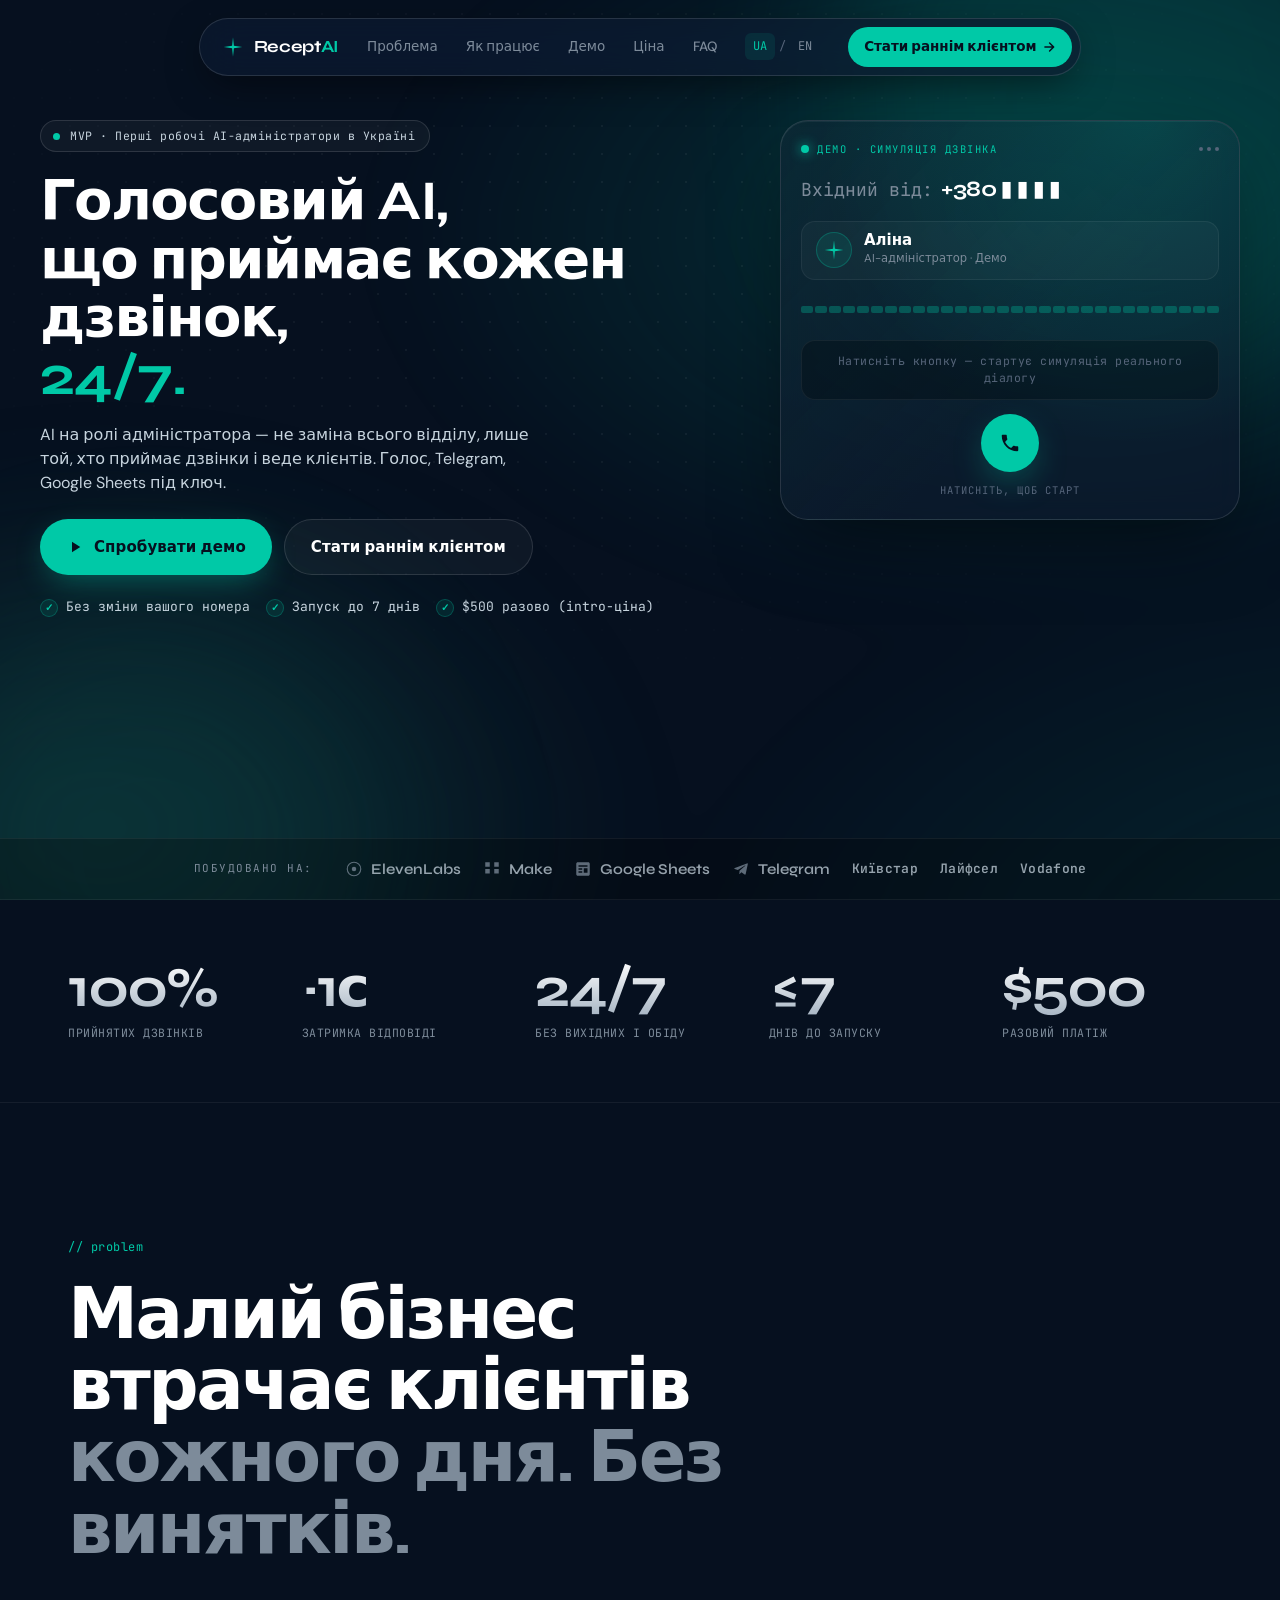
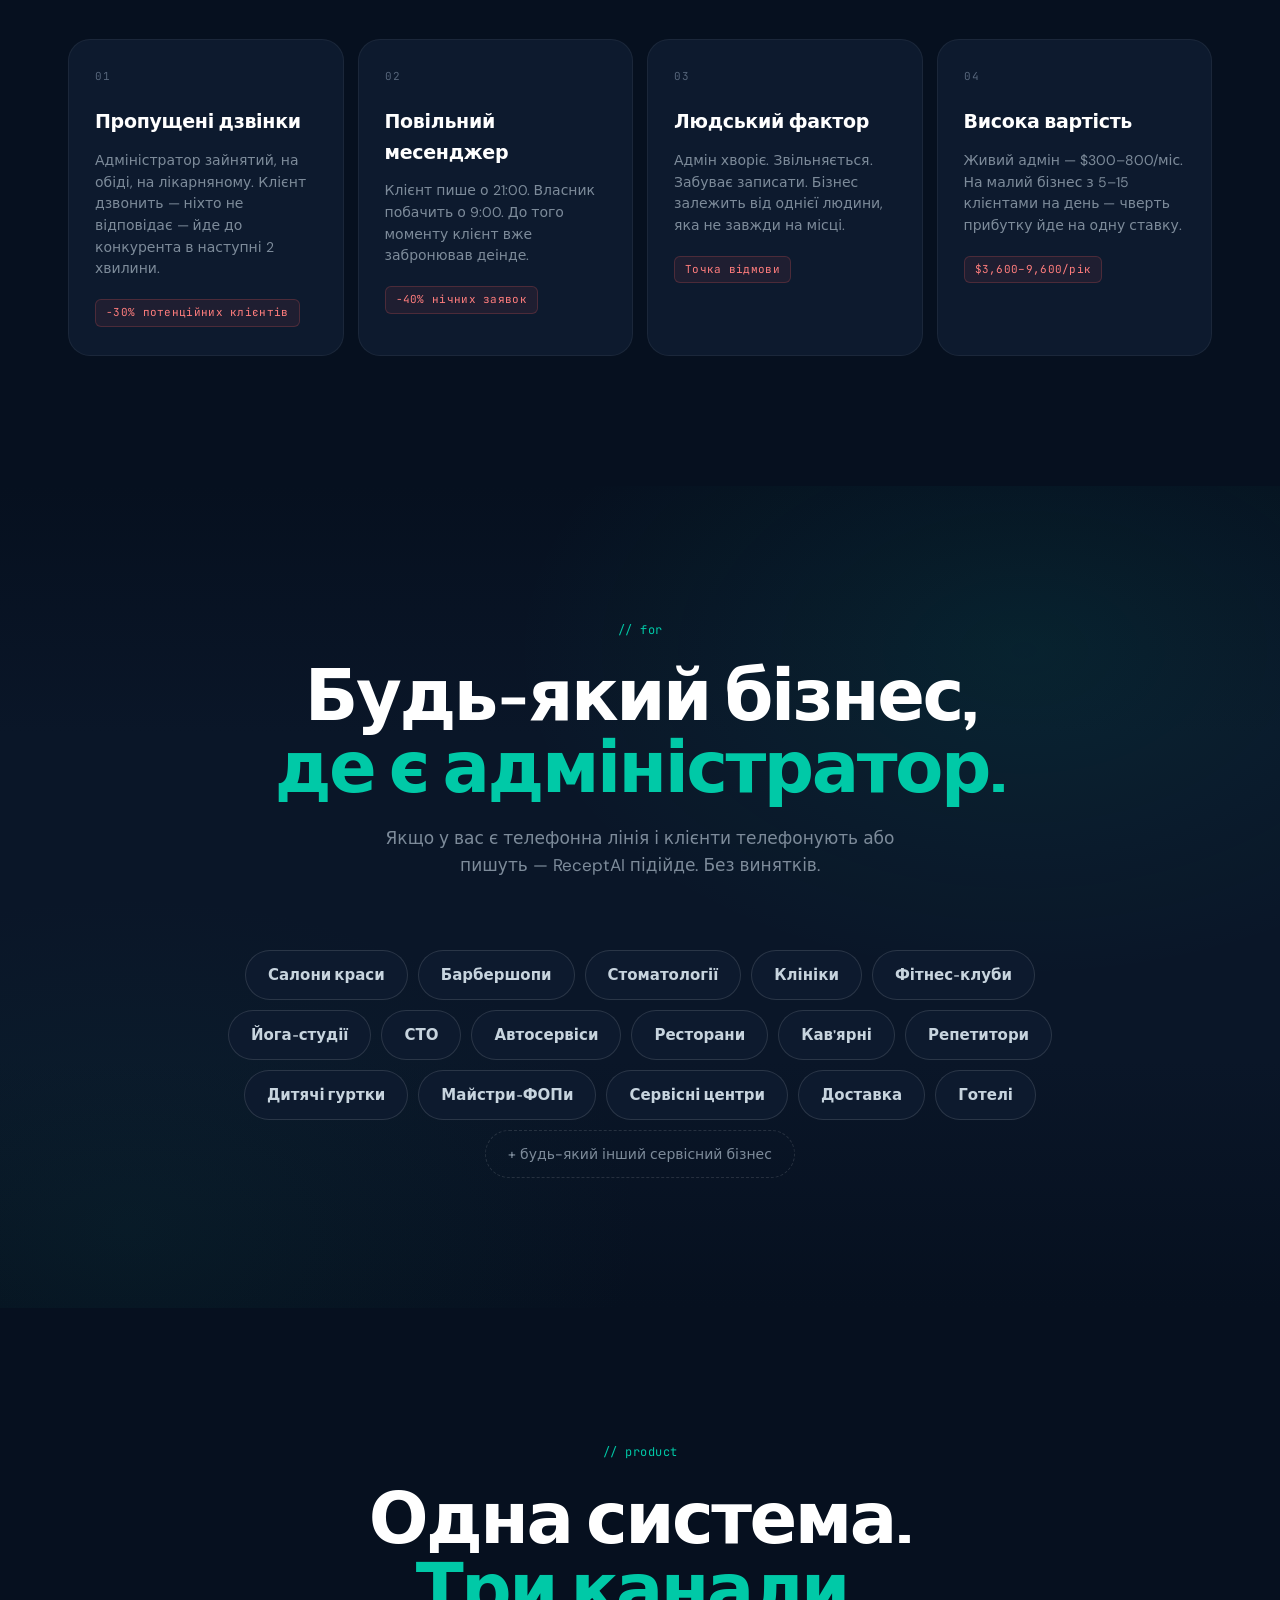
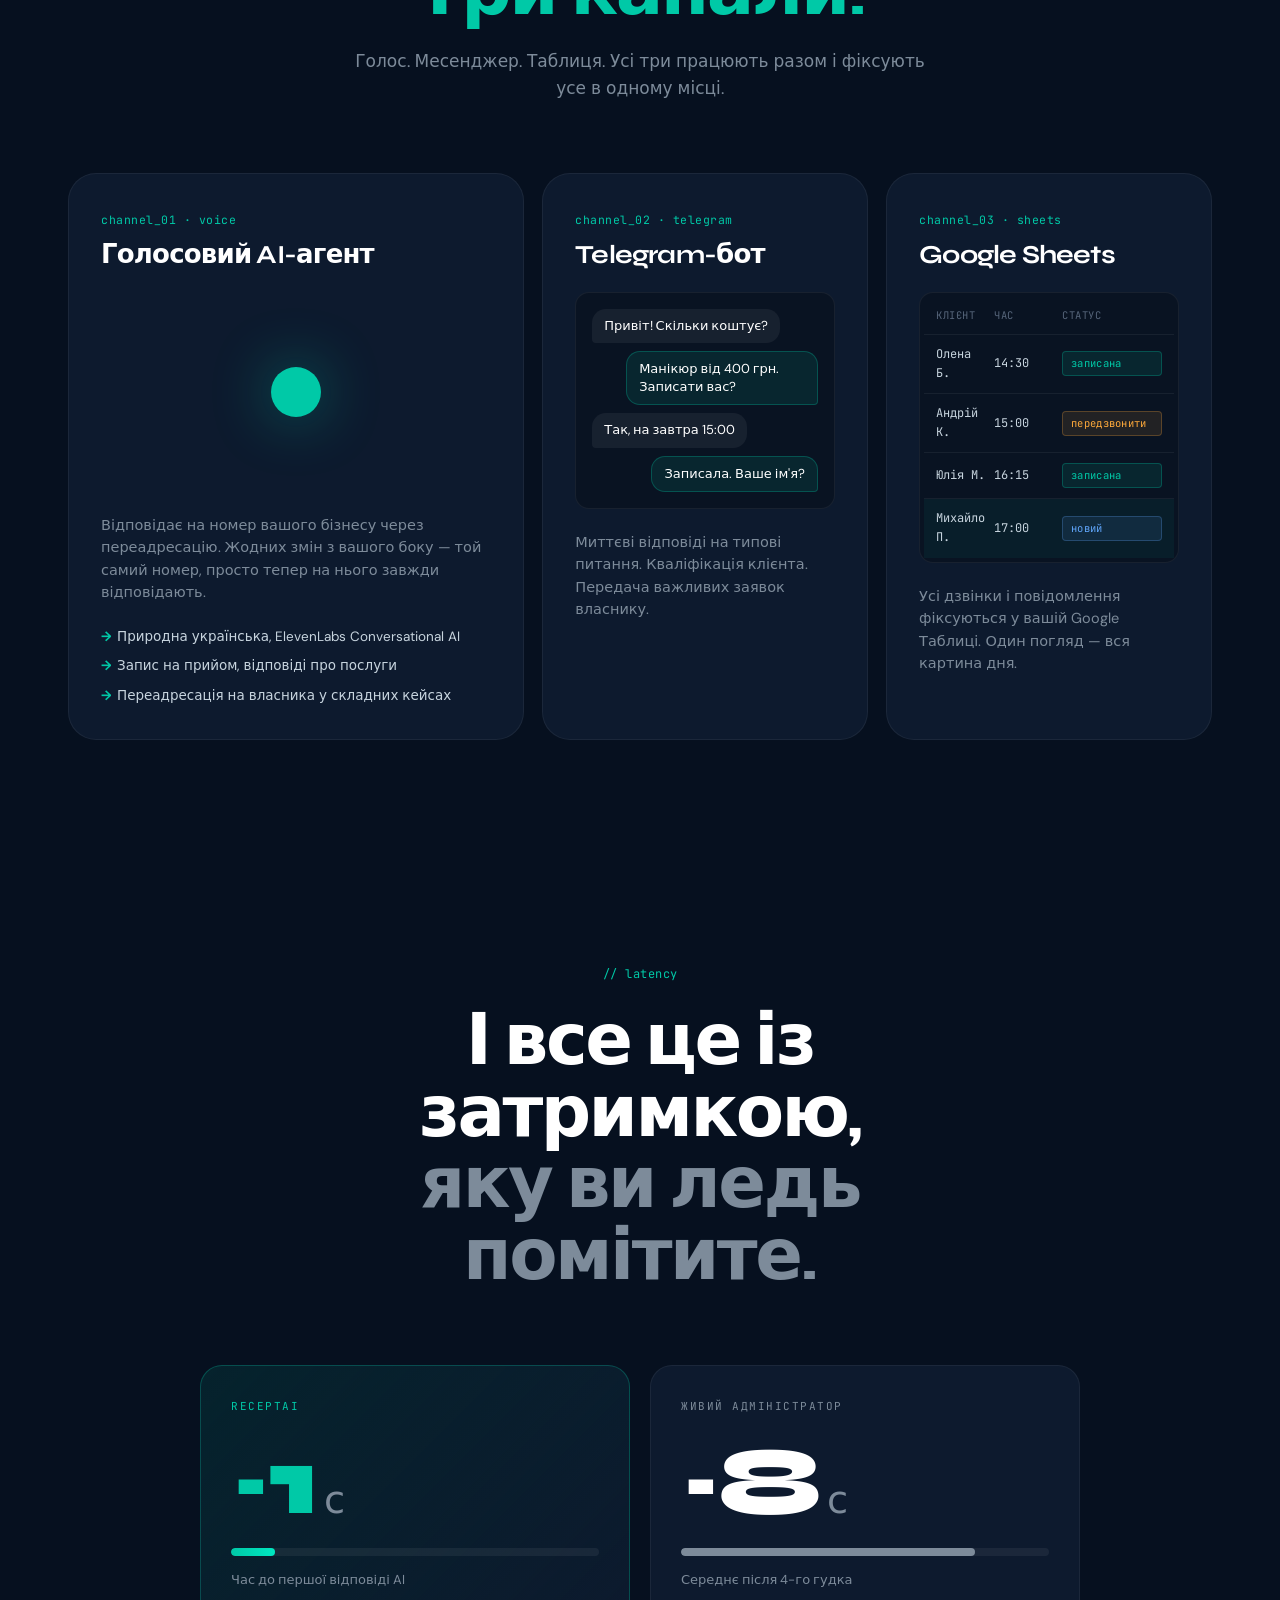
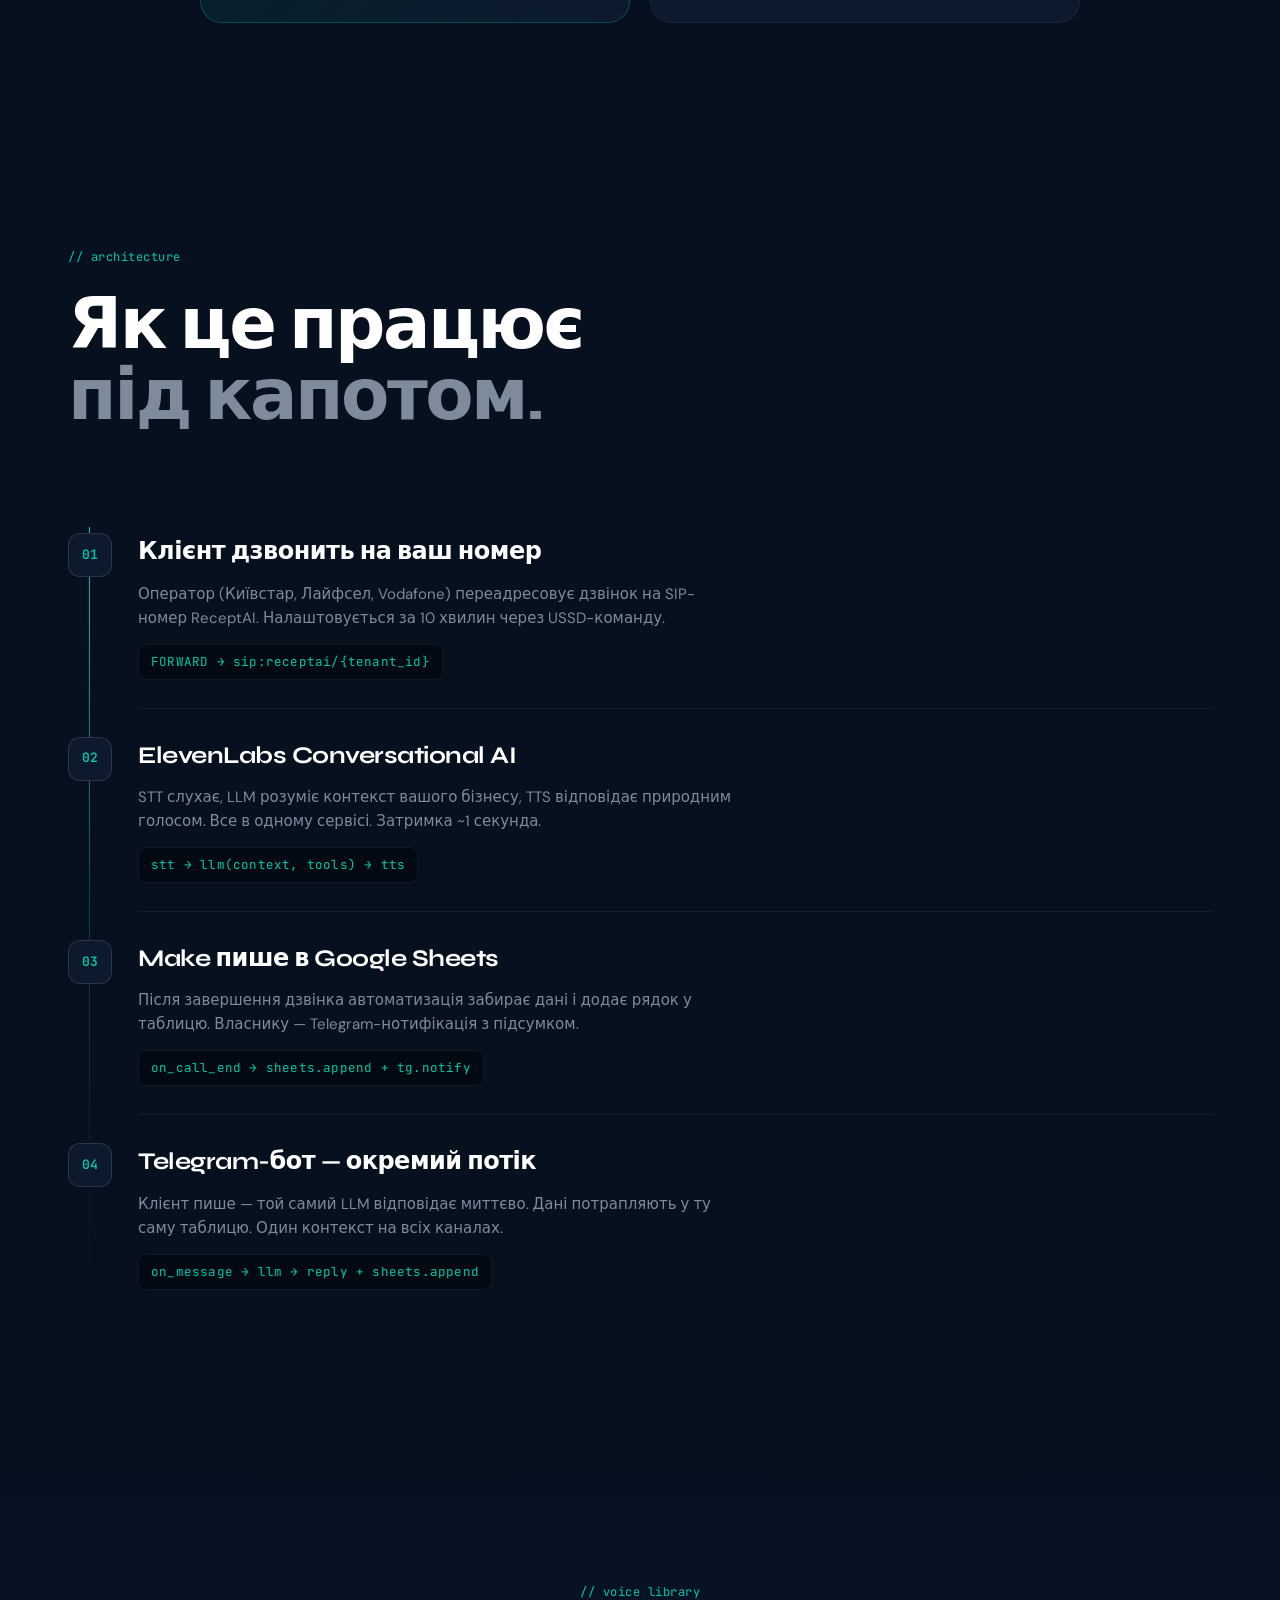
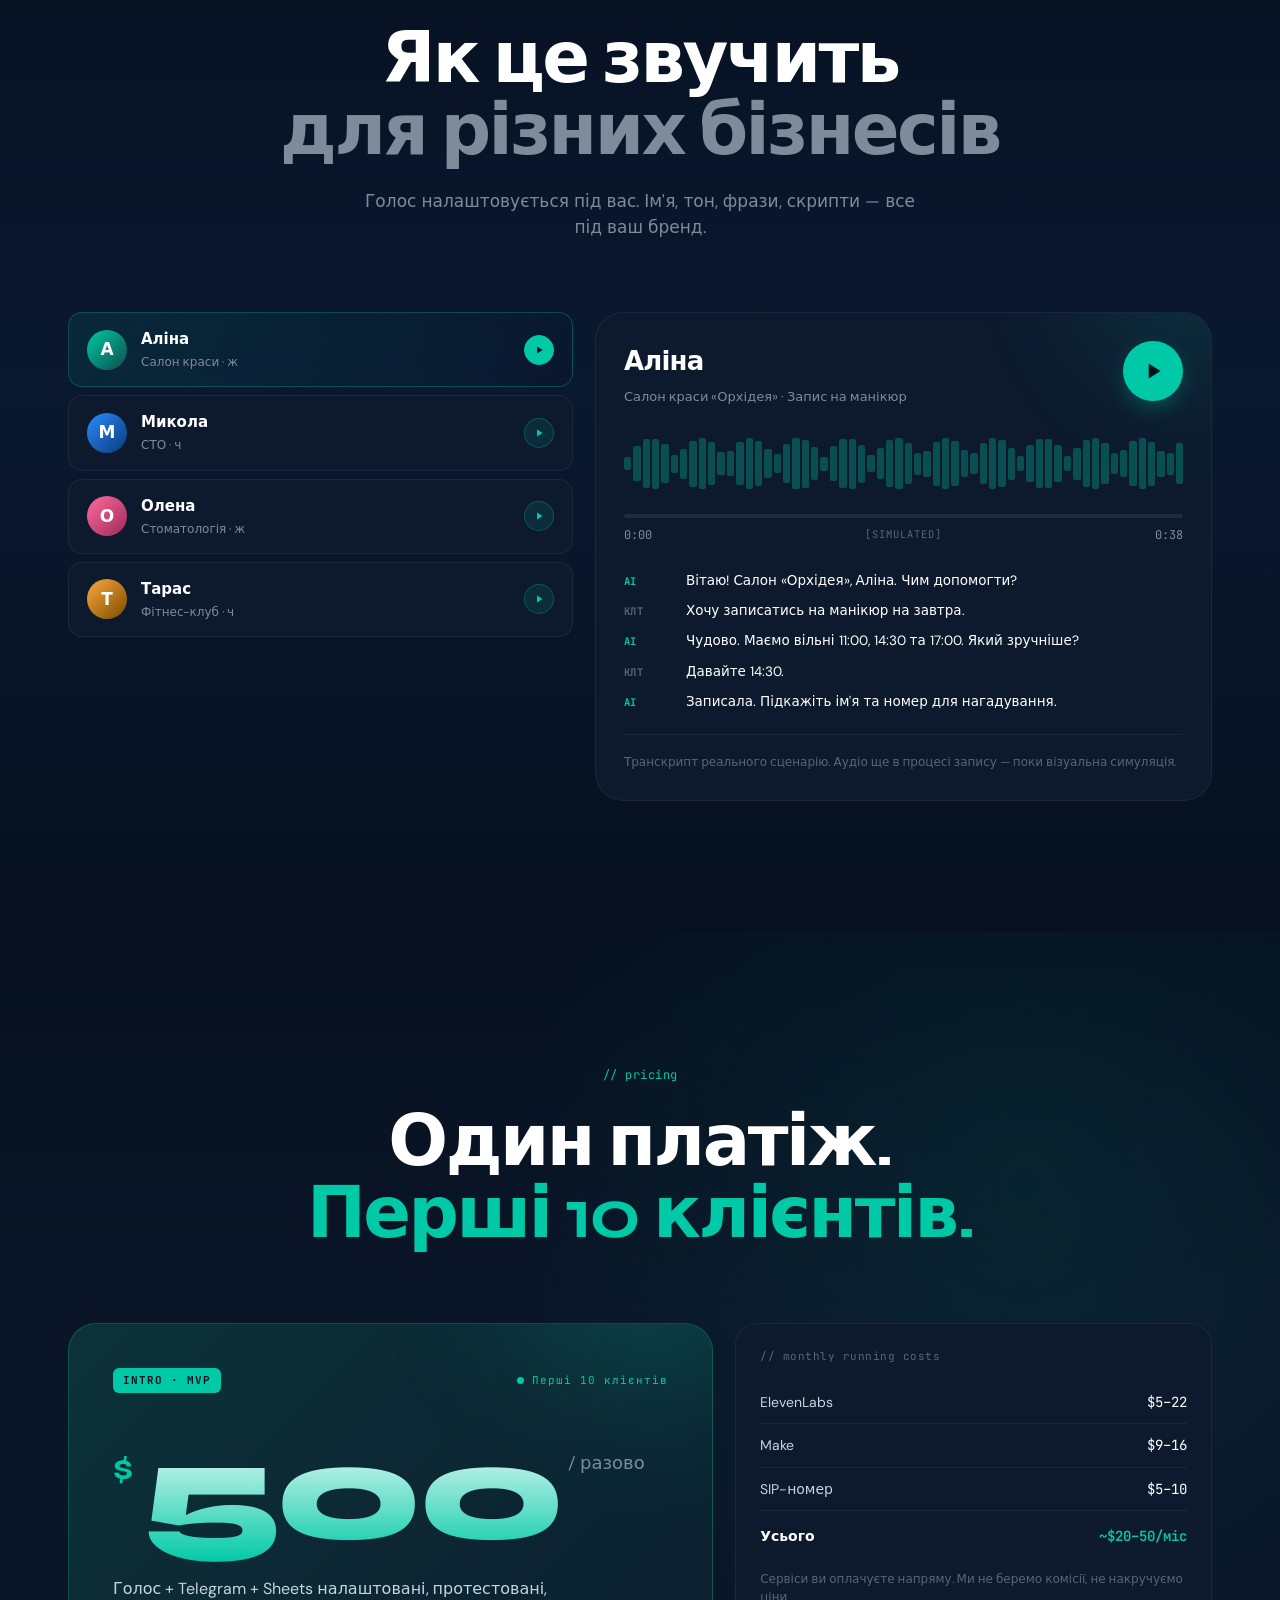
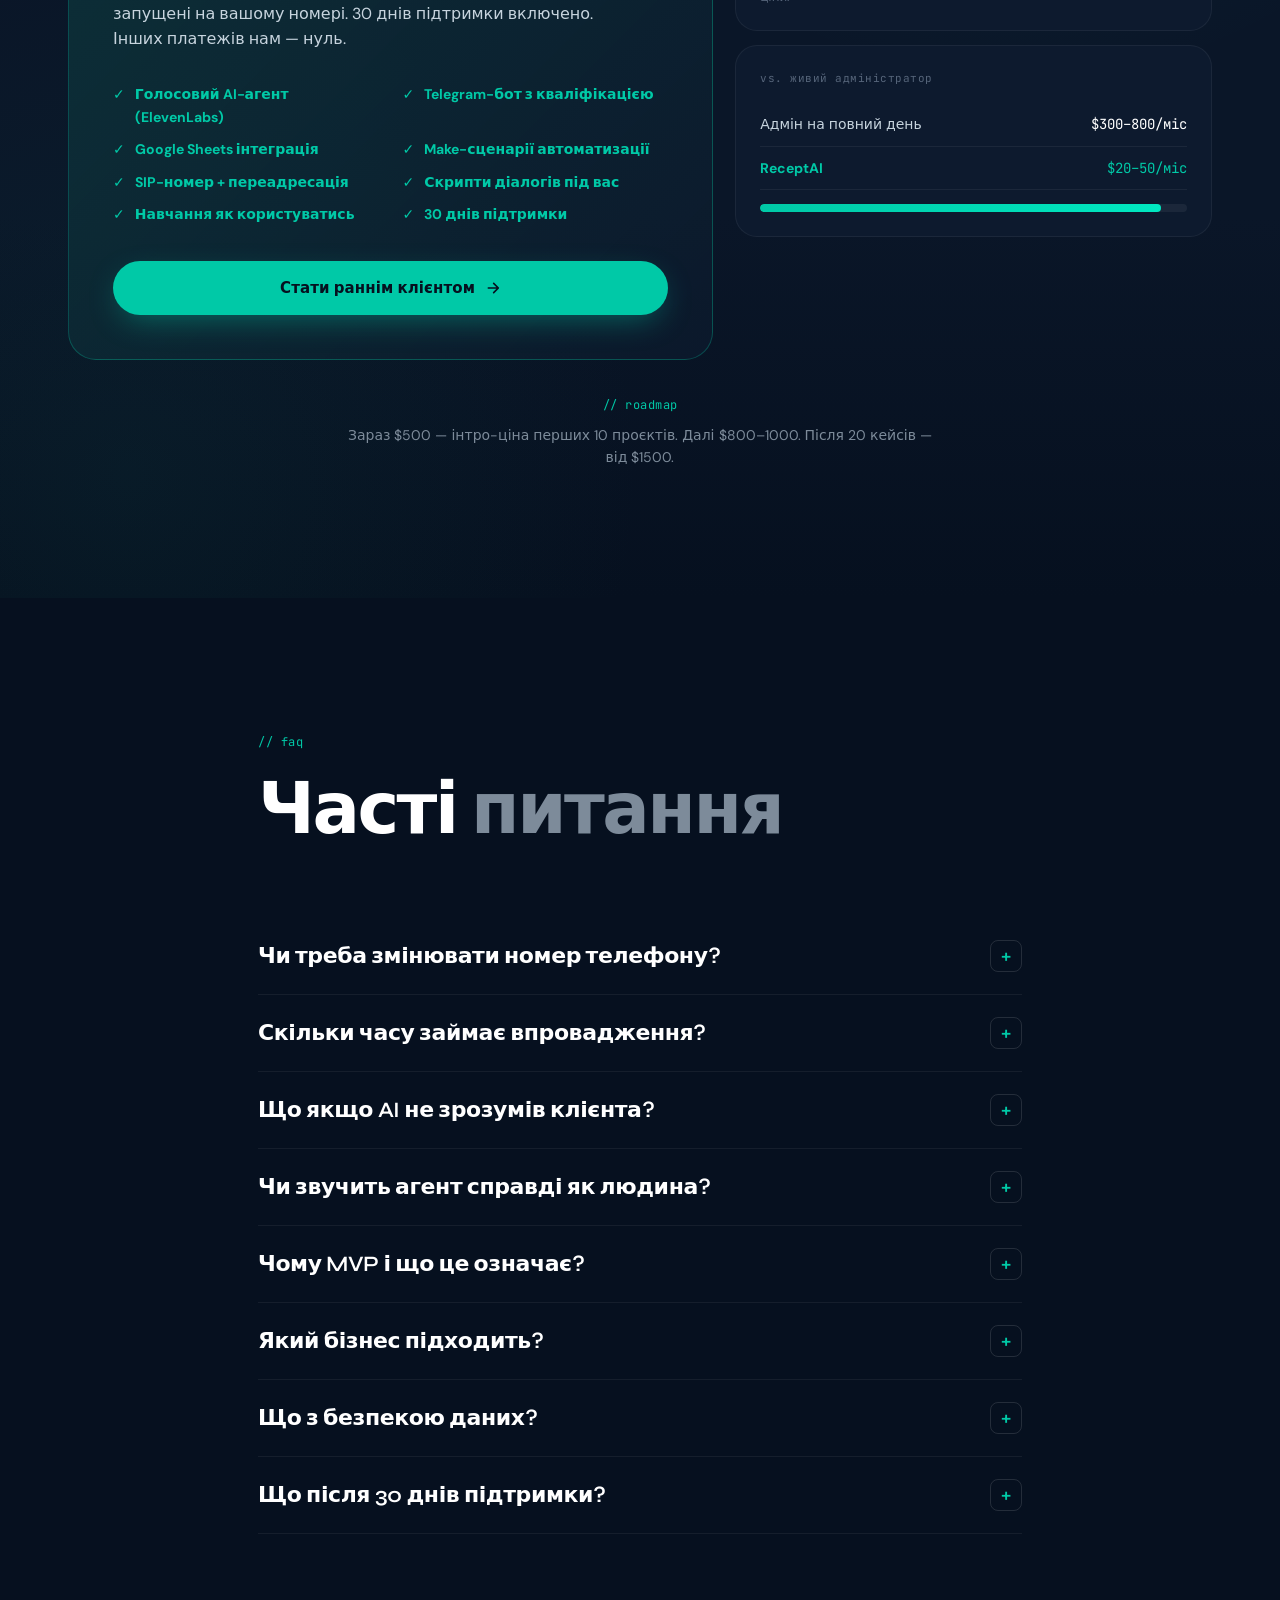
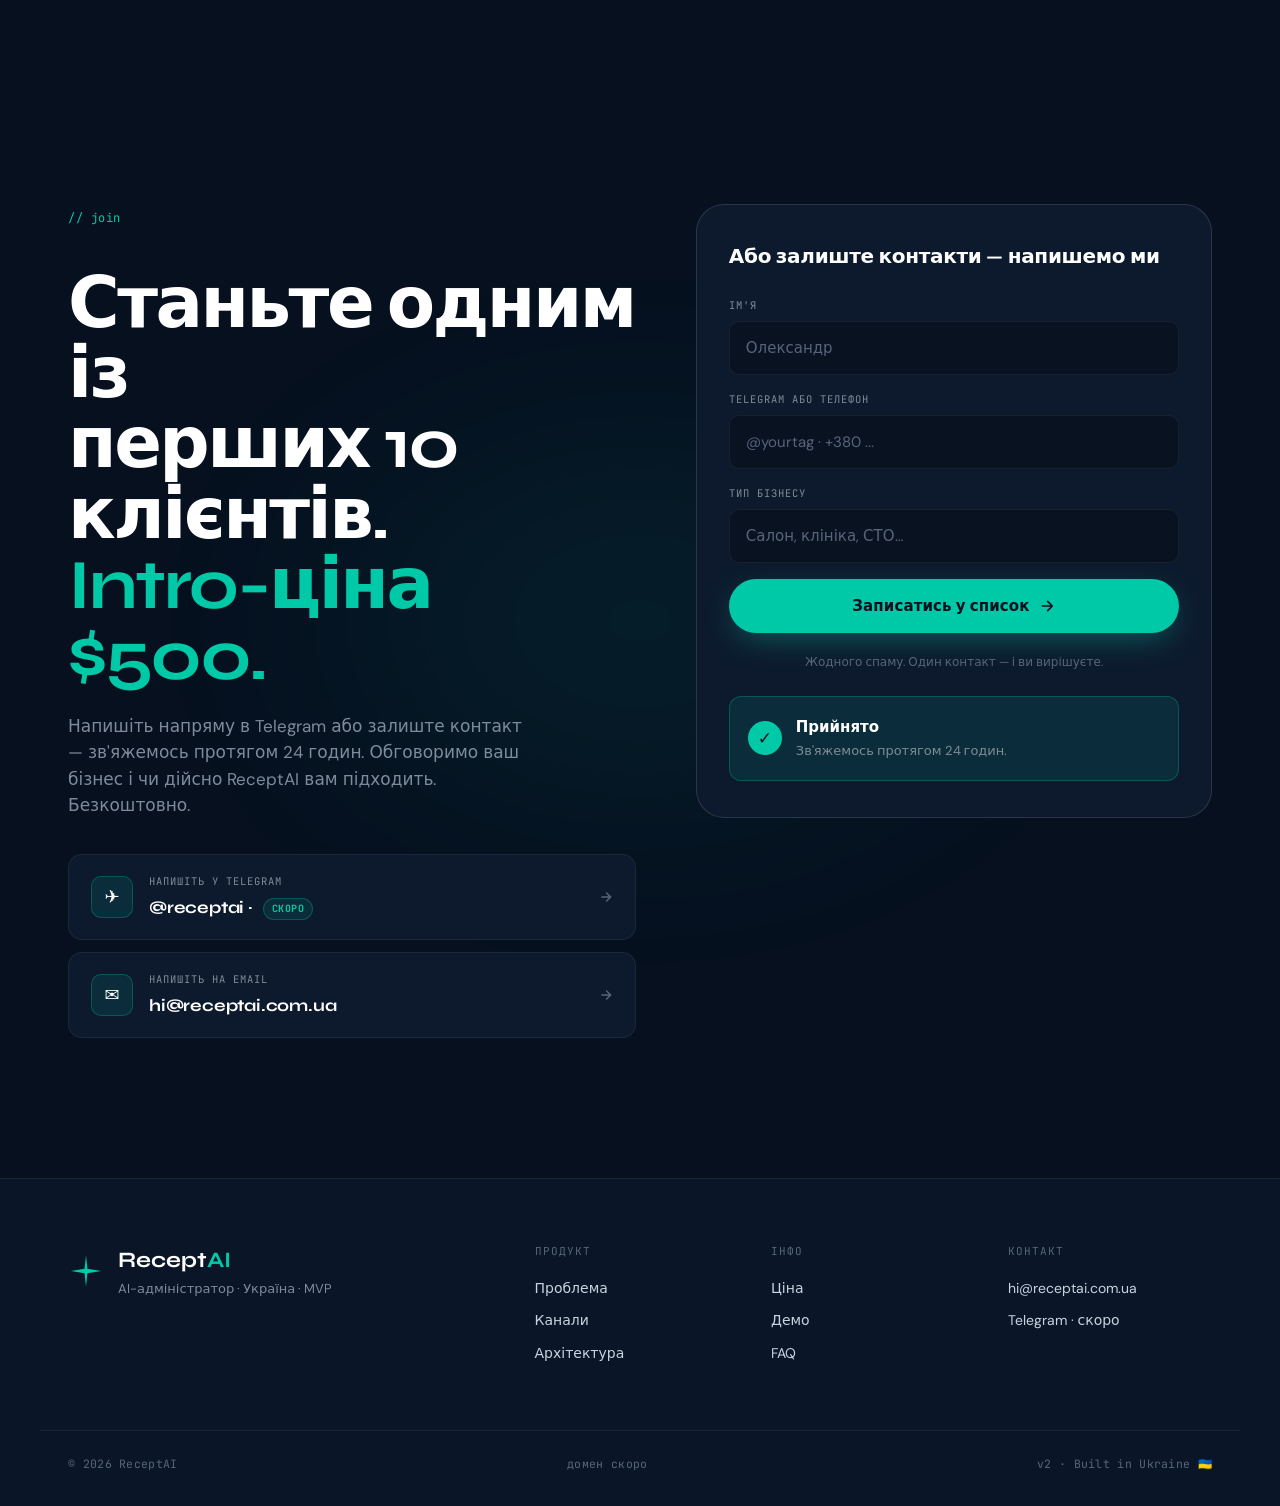
==== commit 0a33532f: "Fix hero overflow + reframe timeline (≤7 days) and scope Hero: - Shrink title clamp 32-56px (was 48-" ====
--- a/docs/index.html
+++ b/docs/index.html
@@ -72,7 +72,7 @@
       <div class="hero__left">
         <div class="badge">
           <span class="badge__dot"></span>
-          <span class="badge__text" data-i18n="hero.badge">MVP · Перші 10 клієнтів</span>
+          <span class="badge__text" data-i18n="hero.badge">MVP · Перші робочі AI-адміністратори в Україні</span>
         </div>
 
         <h1 class="hero__title">
@@ -82,7 +82,7 @@
         </h1>
 
         <p class="hero__sub" data-i18n="hero.sub">
-          Для українських бізнесів, що не можуть дозволити собі пропустити жодного клієнта. Голос. Telegram. Google Sheets. Все під ключ.
+          AI на ролі <strong>адміністратора</strong> — не заміна всього відділу, лише той, хто приймає дзвінки і веде клієнтів. Голос, Telegram, Google Sheets під ключ.
         </p>
 
         <div class="hero__actions">
@@ -100,7 +100,7 @@
 
         <ul class="hero__bullets">
           <li><span class="check">✓</span> <span data-i18n="hero.bullet.1">Без зміни вашого номера</span></li>
-          <li><span class="check">✓</span> <span data-i18n="hero.bullet.2">Запуск за 3–5 днів</span></li>
+          <li><span class="check">✓</span> <span data-i18n="hero.bullet.2">Запуск до 7 днів</span></li>
           <li><span class="check">✓</span> <span data-i18n="hero.bullet.3">$500 разово (intro-ціна)</span></li>
         </ul>
       </div>
@@ -211,7 +211,7 @@
           <div class="metric__label" data-i18n="m.uptime">Без вихідних і обіду</div>
         </div>
         <div class="metric">
-          <div class="metric__num">3–5</div>
+          <div class="metric__num">≤7</div>
           <div class="metric__label" data-i18n="m.days">Днів до запуску</div>
         </div>
         <div class="metric">
@@ -689,7 +689,7 @@
 
         <details>
           <summary><span data-i18n="faq.q2">Скільки часу займає впровадження?</span><span class="faq__plus">+</span></summary>
-          <p data-i18n="faq.a2">3–5 робочих днів від погодження ТЗ. День 1 — інтерв'ю і скрипти. Дні 2–3 — налаштування. День 4 — тестування. День 5 — запуск.</p>
+          <p data-i18n="faq.a2">До тижня (≤7 днів) від погодження ТЗ. Перші дні — інтерв'ю і скрипти. Середина — налаштування. Кінець тижня — тестування і запуск.</p>
         </details>
 
         <details>
--- a/docs/style.css
+++ b/docs/style.css
@@ -248,13 +248,13 @@
 
 .hero {
   position: relative;
-  padding: 150px 0 0;
+  padding: 96px 0 0;
   isolation: isolate;
   overflow: hidden;
-  min-height: 100vh;
+  min-height: 100svh;
   display: flex;
   flex-direction: column;
-  justify-content: center;
+  justify-content: flex-start;
 }
 
 /* Animated mesh gradient bg (Raycast) */
@@ -308,10 +308,11 @@
 
 .hero__inner {
   display: grid;
-  grid-template-columns: 1.2fr 0.85fr;
-  gap: 60px;
-  align-items: center;
-  padding-bottom: 80px;
+  grid-template-columns: 1.15fr 0.9fr;
+  gap: 44px;
+  align-items: start;
+  padding: 24px 0 48px;
+  flex: 1;
 }
 
 /* Badge — pill with live dot */
@@ -324,10 +325,10 @@
   border: 1px solid var(--line-2);
   border-radius: 999px;
   font-family: var(--mono);
-  font-size: 12px;
+  font-size: 11.5px;
   letter-spacing: 0.5px;
   color: var(--text-2);
-  margin-bottom: 28px;
+  margin-bottom: 20px;
 }
 
 .badge__dot {
@@ -342,14 +343,14 @@
   50% { box-shadow: 0 0 0 6px rgba(0, 201, 167, 0); }
 }
 
-/* MASSIVE title (Bland scale) */
+/* Title — Bland-feel but viewport-aware */
 .hero__title {
   font-family: var(--display);
-  font-size: clamp(48px, 8vw, 104px);
+  font-size: clamp(32px, 4.6vw, 56px);
   font-weight: 700;
-  line-height: 0.96;
-  letter-spacing: -3.5px;
-  margin-bottom: 30px;
+  line-height: 1.04;
+  letter-spacing: -1.6px;
+  margin-bottom: 18px;
 }
 
 .hero__word {
@@ -387,11 +388,11 @@
 }
 
 .hero__sub {
-  font-size: 18px;
+  font-size: 16px;
   color: var(--text-2);
   max-width: 520px;
-  margin-bottom: 36px;
-  line-height: 1.55;
+  margin-bottom: 24px;
+  line-height: 1.5;
 }
 
 .hero__sub strong { color: var(--text); font-weight: 600; }
@@ -399,7 +400,7 @@
 .hero__actions {
   display: flex;
   gap: 12px;
-  margin-bottom: 32px;
+  margin-bottom: 22px;
   flex-wrap: wrap;
 }
 
@@ -407,7 +408,7 @@
   list-style: none;
   display: flex;
   flex-wrap: wrap;
-  gap: 20px;
+  gap: 16px;
 }
 
 .hero__bullets li {
@@ -442,12 +443,15 @@
   -webkit-backdrop-filter: blur(16px);
   border: 1px solid var(--line-2);
   border-radius: var(--radius-xl);
-  padding: 26px;
+  padding: 20px;
   position: relative;
   overflow: hidden;
   box-shadow:
     0 30px 80px -20px rgba(0, 0, 0, 0.5),
     inset 0 1px 0 rgba(255, 255, 255, 0.06);
+  max-width: 460px;
+  width: 100%;
+  justify-self: end;
 }
 
 .callcard::before {
@@ -462,7 +466,7 @@
   display: flex;
   align-items: center;
   justify-content: space-between;
-  margin-bottom: 22px;
+  margin-bottom: 14px;
   position: relative;
   z-index: 1;
 }
@@ -499,7 +503,7 @@
   display: flex;
   align-items: baseline;
   gap: 8px;
-  margin-bottom: 22px;
+  margin-bottom: 14px;
   position: relative;
   z-index: 1;
 }
@@ -512,9 +516,9 @@
 
 .callcard__number {
   font-family: var(--display);
-  font-size: 30px;
+  font-size: 22px;
   font-weight: 700;
-  letter-spacing: -1px;
+  letter-spacing: -0.5px;
   color: var(--text);
 }
 
@@ -522,8 +526,8 @@
   background: rgba(255, 255, 255, 0.03);
   border: 1px solid var(--line);
   border-radius: var(--radius);
-  padding: 14px 16px;
-  margin-bottom: 18px;
+  padding: 10px 14px;
+  margin-bottom: 12px;
   position: relative;
   z-index: 1;
 }
@@ -563,8 +567,8 @@
   align-items: center;
   justify-content: space-between;
   gap: 2px;
-  height: 50px;
-  margin-bottom: 18px;
+  height: 36px;
+  margin-bottom: 12px;
   position: relative;
   z-index: 1;
 }
@@ -597,18 +601,18 @@
   background: rgba(0, 0, 0, 0.25);
   border: 1px solid var(--line);
   border-radius: var(--radius);
-  padding: 14px 16px;
-  min-height: 70px;
-  font-size: 13.5px;
-  line-height: 1.5;
+  padding: 12px 14px;
+  min-height: 60px;
+  font-size: 12.5px;
+  line-height: 1.45;
   color: var(--text-2);
-  margin-bottom: 22px;
+  margin-bottom: 14px;
   display: flex;
   flex-direction: column;
   gap: 6px;
   position: relative;
   z-index: 1;
-  max-height: 130px;
+  max-height: 96px;
   overflow-y: auto;
 }
 
@@ -648,8 +652,8 @@
   align-items: center;
   justify-content: center;
   margin: 0 auto;
-  width: 76px;
-  height: 76px;
+  width: 58px;
+  height: 58px;
   border-radius: 50%;
   background: var(--teal);
   color: var(--bg);
@@ -690,23 +694,25 @@
 .callcard__hint {
   text-align: center;
   font-family: var(--mono);
-  font-size: 11px;
+  font-size: 10.5px;
   letter-spacing: 1px;
   color: var(--text-4);
-  margin-top: 12px;
+  margin-top: 10px;
   text-transform: uppercase;
   position: relative;
   z-index: 1;
 }
+
+.callcard__cta svg { width: 22px; height: 22px; }
 
 /* ━━━ Tech stack strip (Bland-style, but our tech) ━━━ */
 
 .techstrip {
   border-top: 1px solid var(--line);
   border-bottom: 1px solid var(--line);
-  padding: 24px 0;
+  padding: 18px 0;
   background: rgba(0, 0, 0, 0.25);
-  margin-top: 60px;
+  margin-top: auto;
 }
 
 .techstrip__inner {
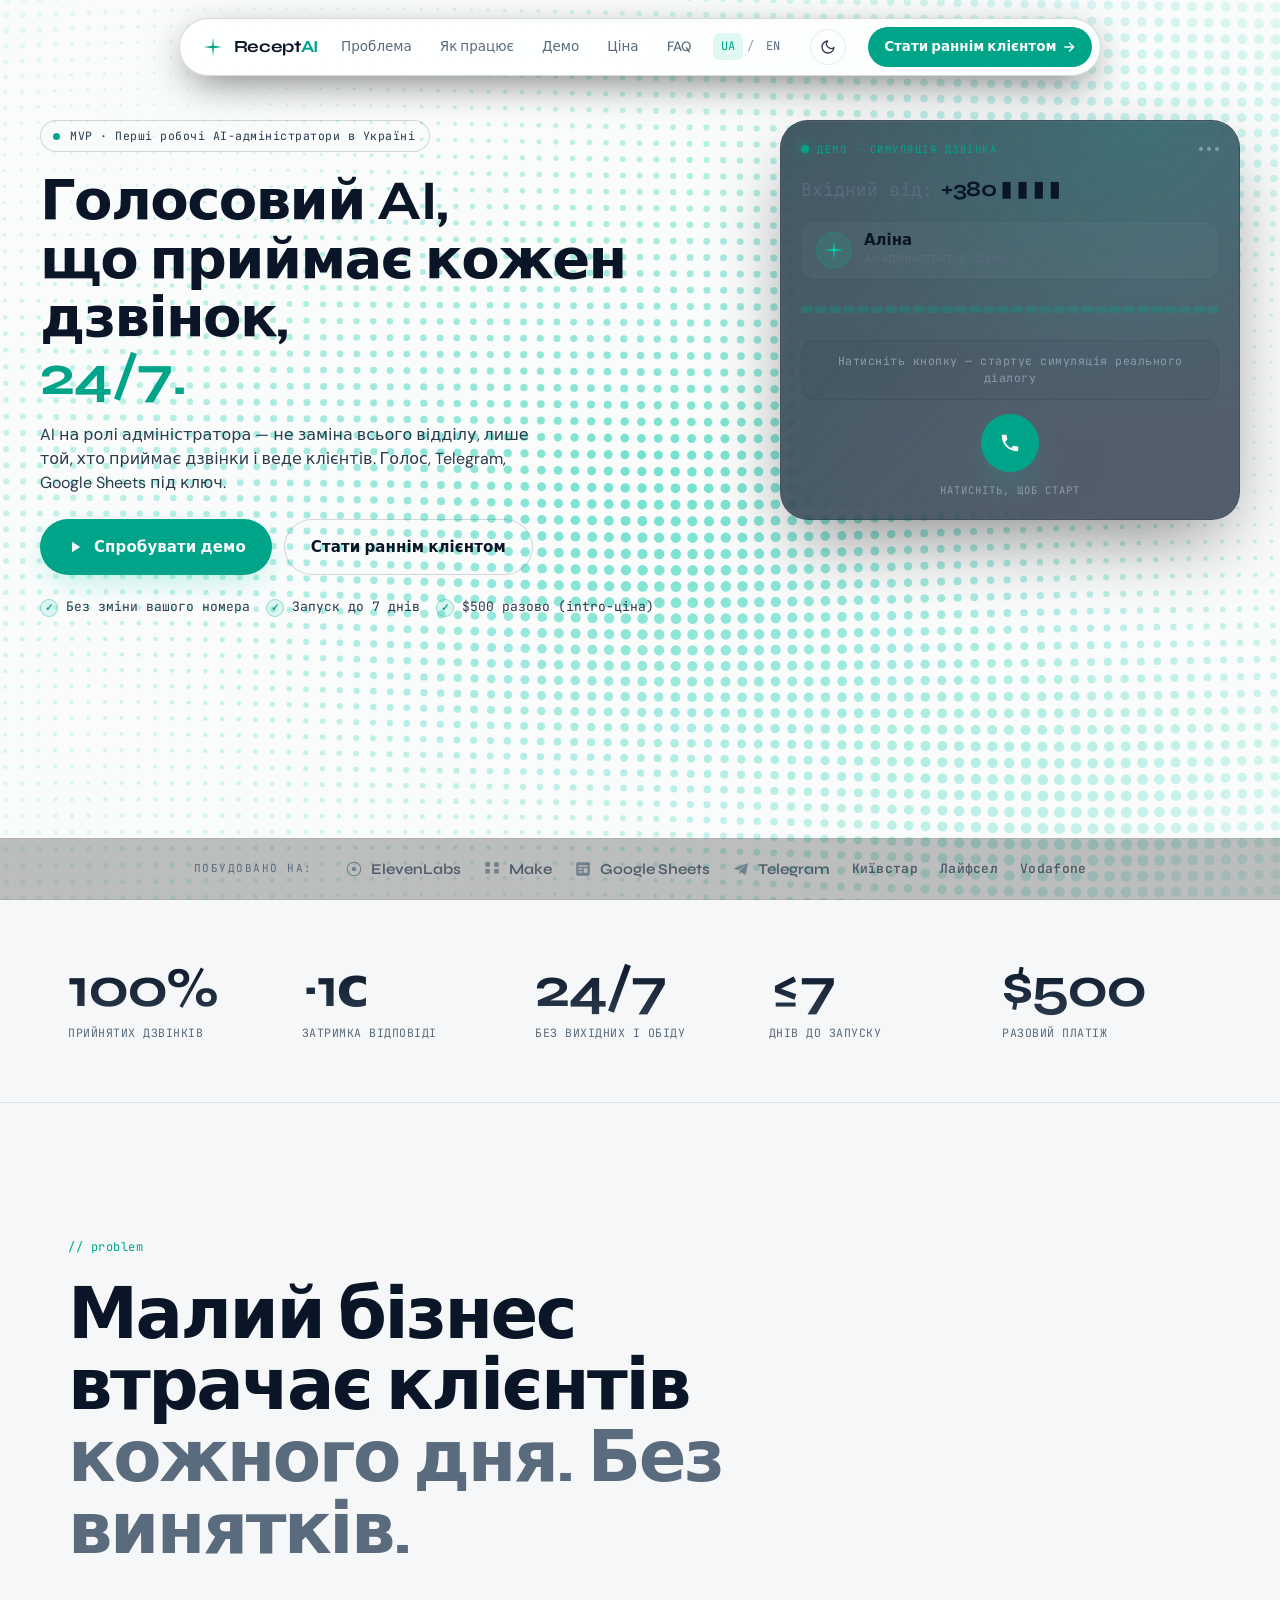
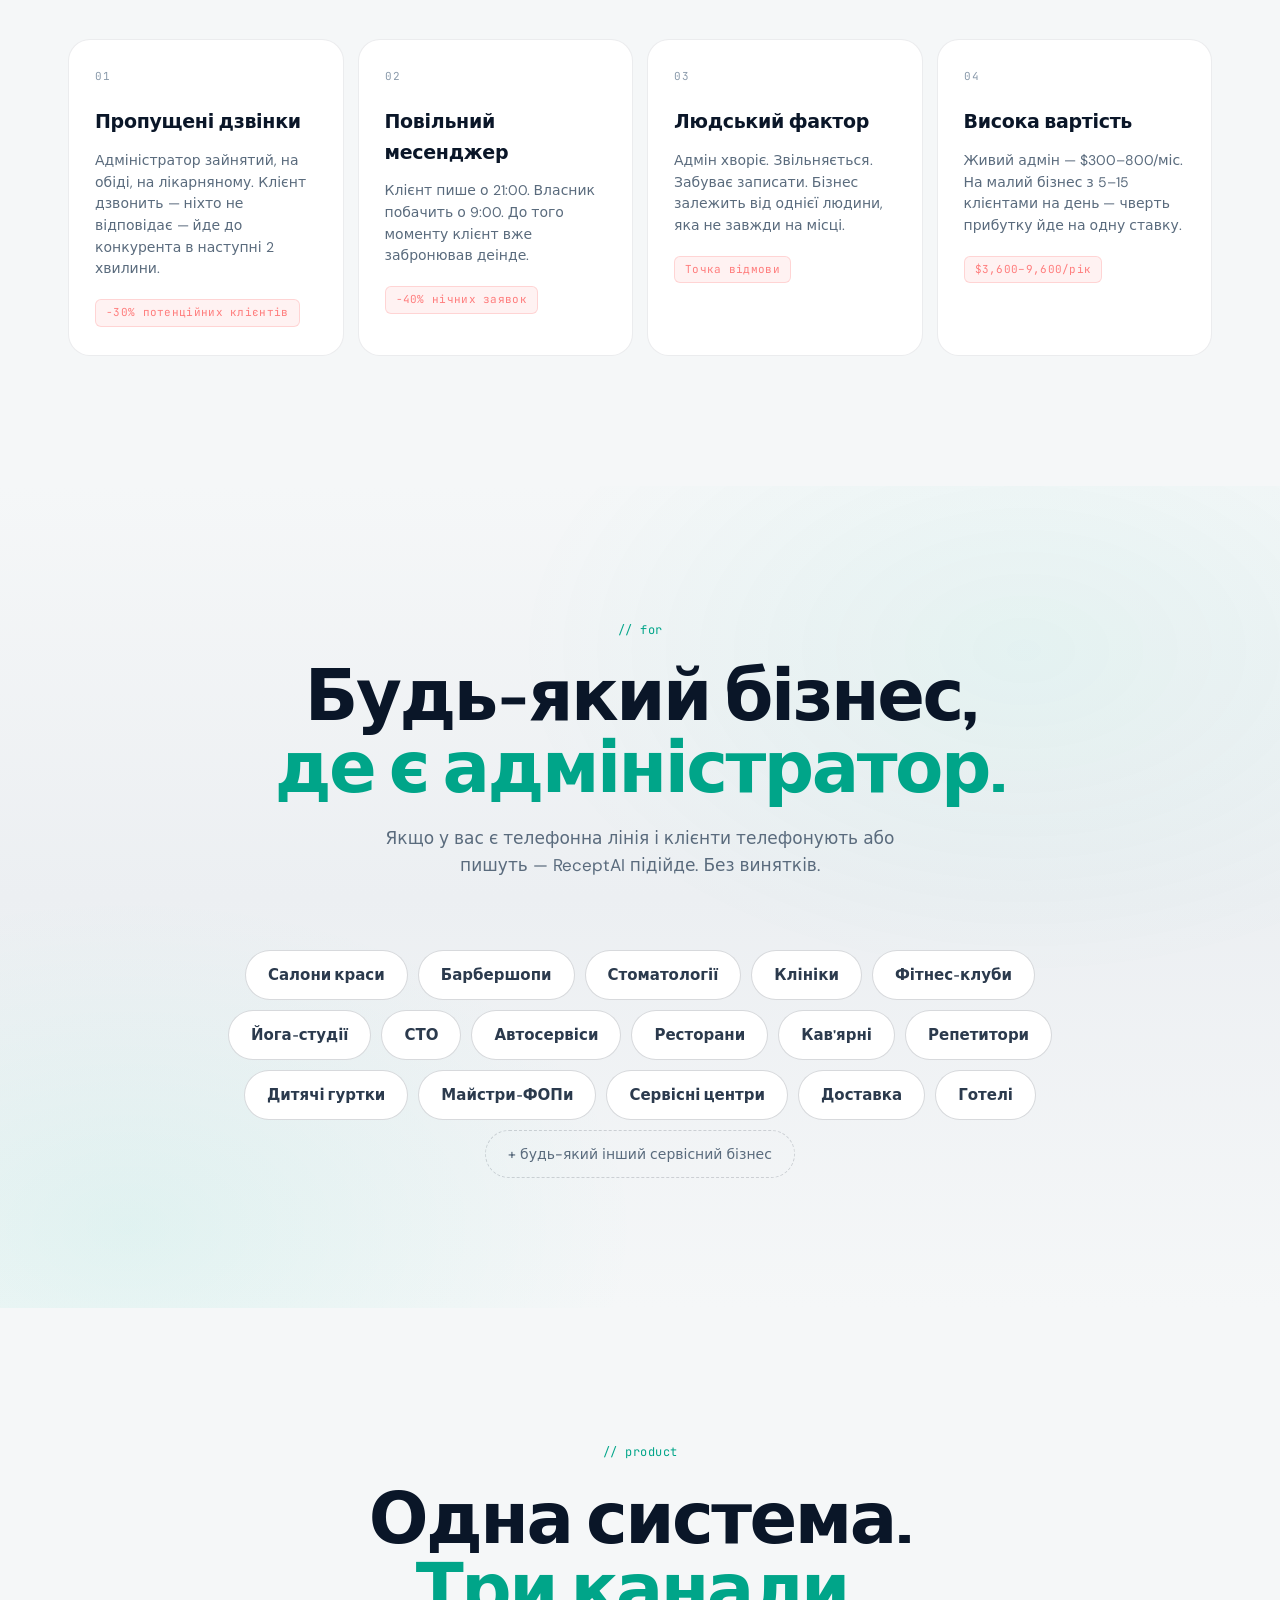
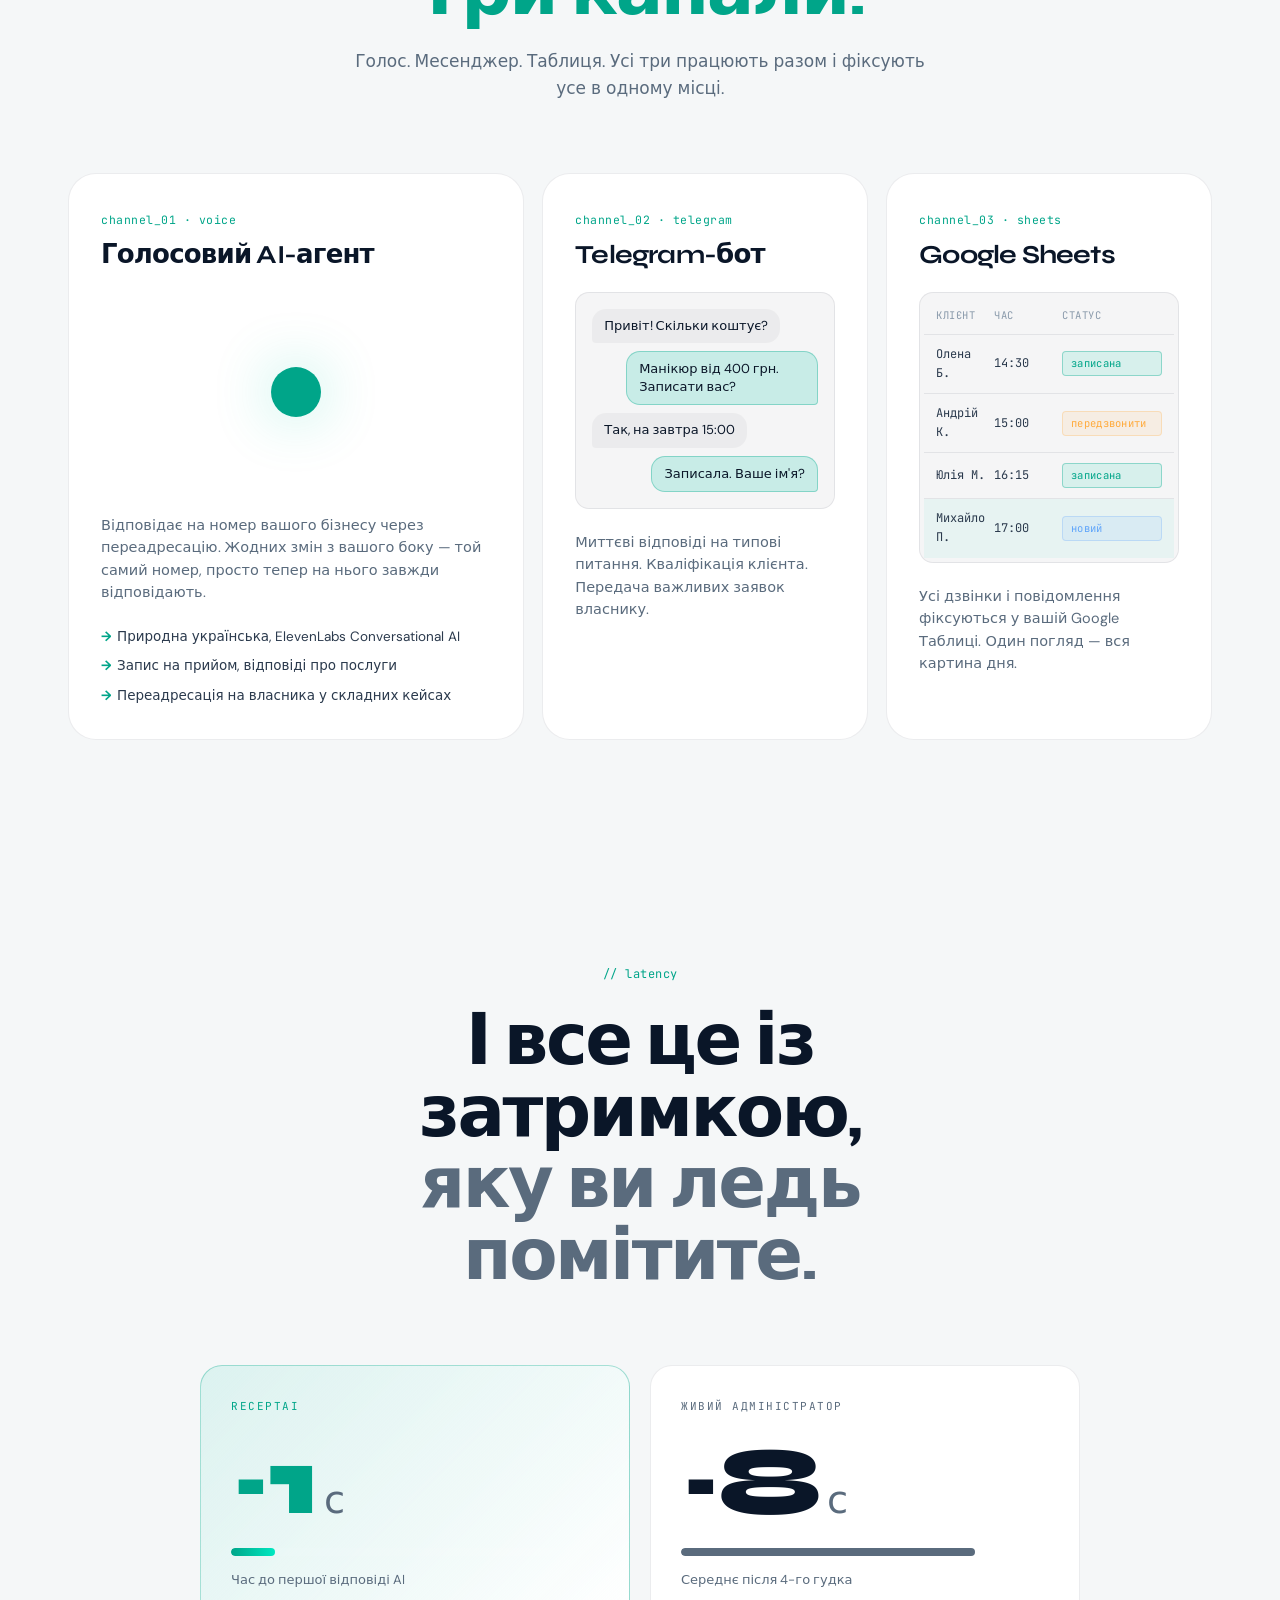
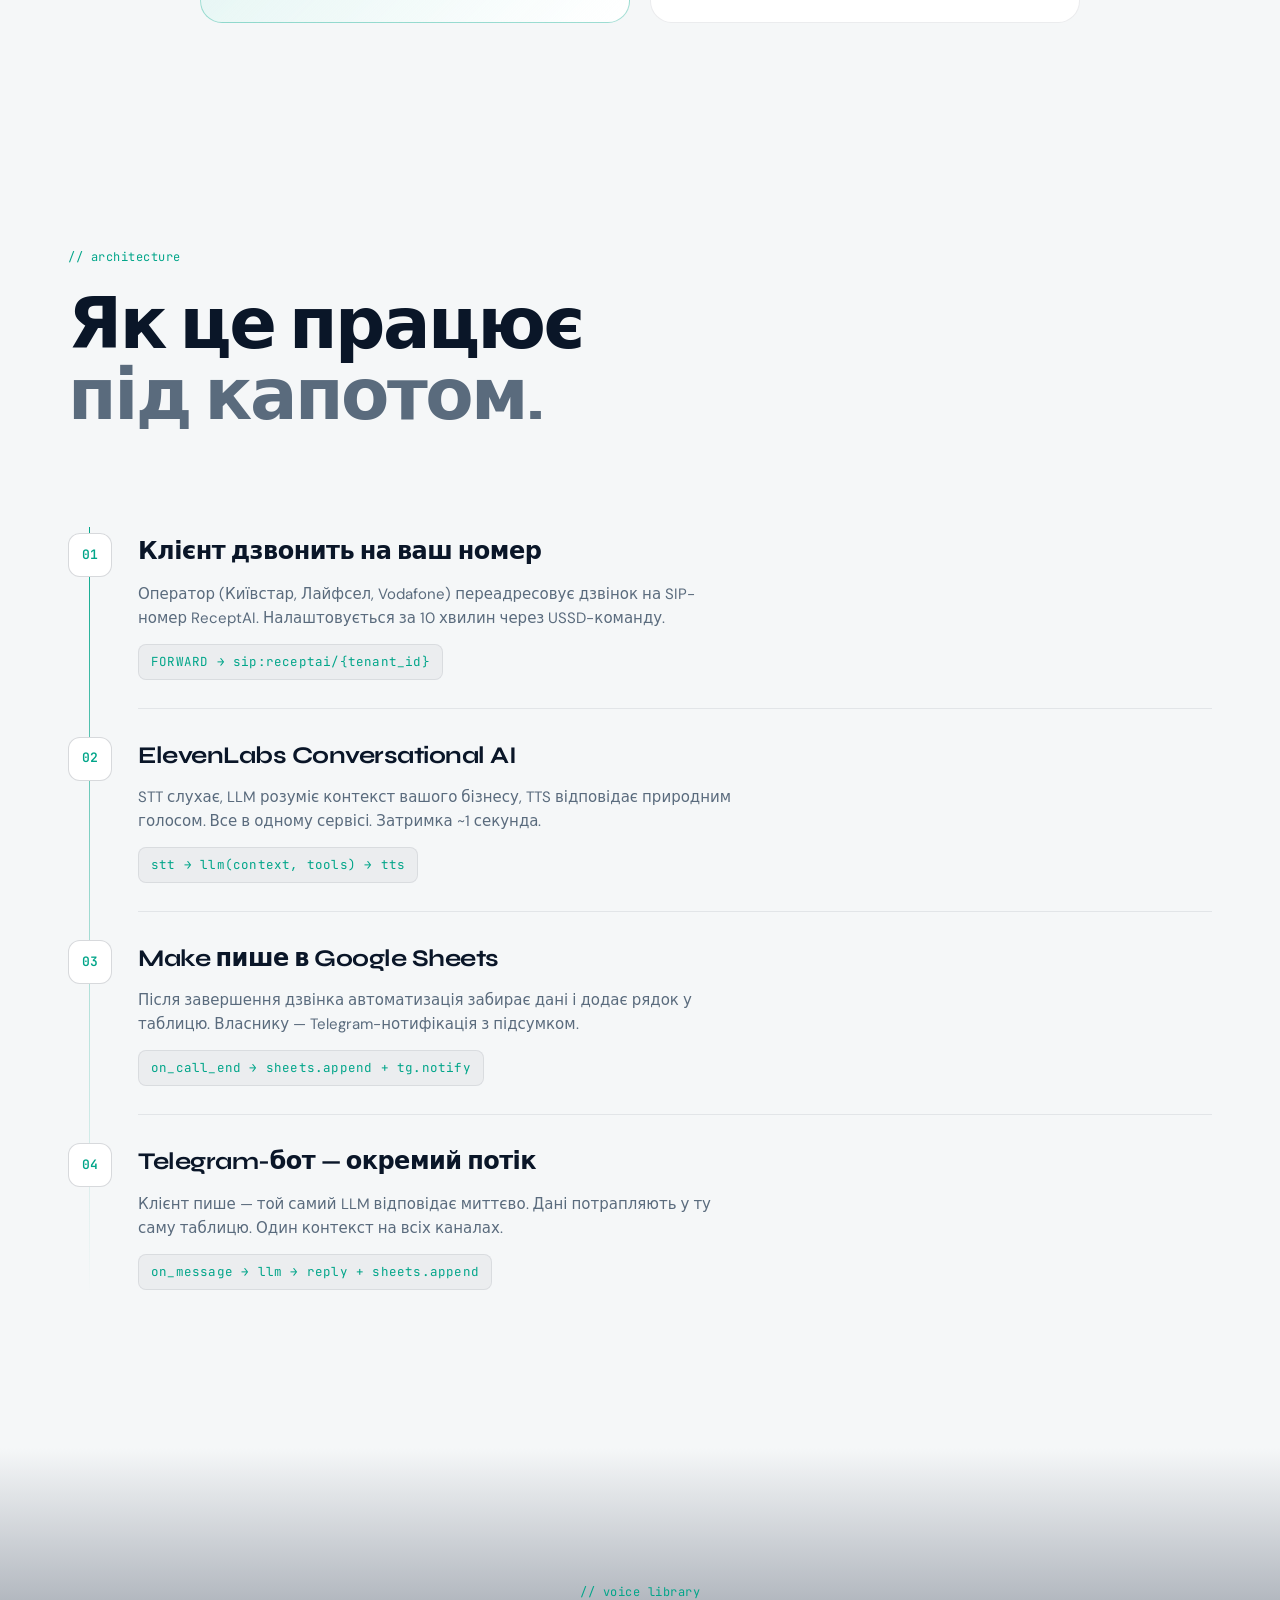
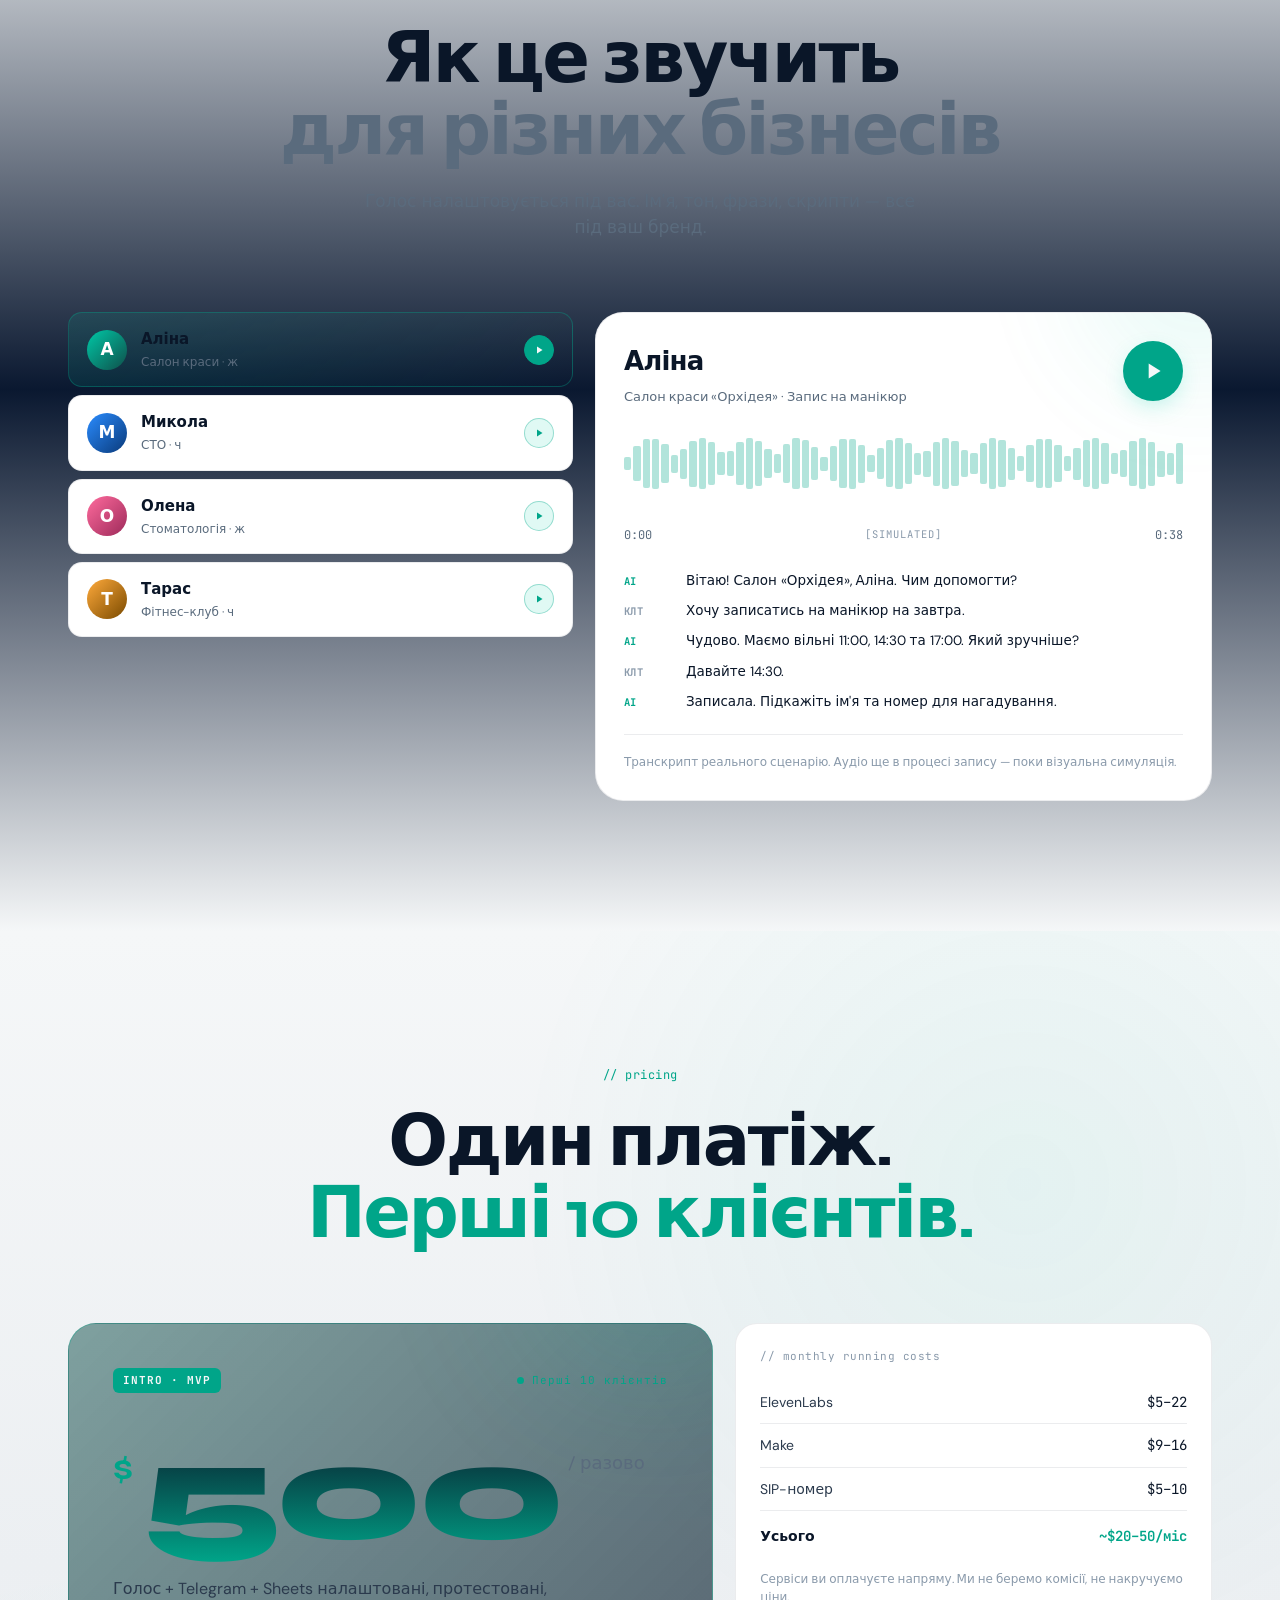
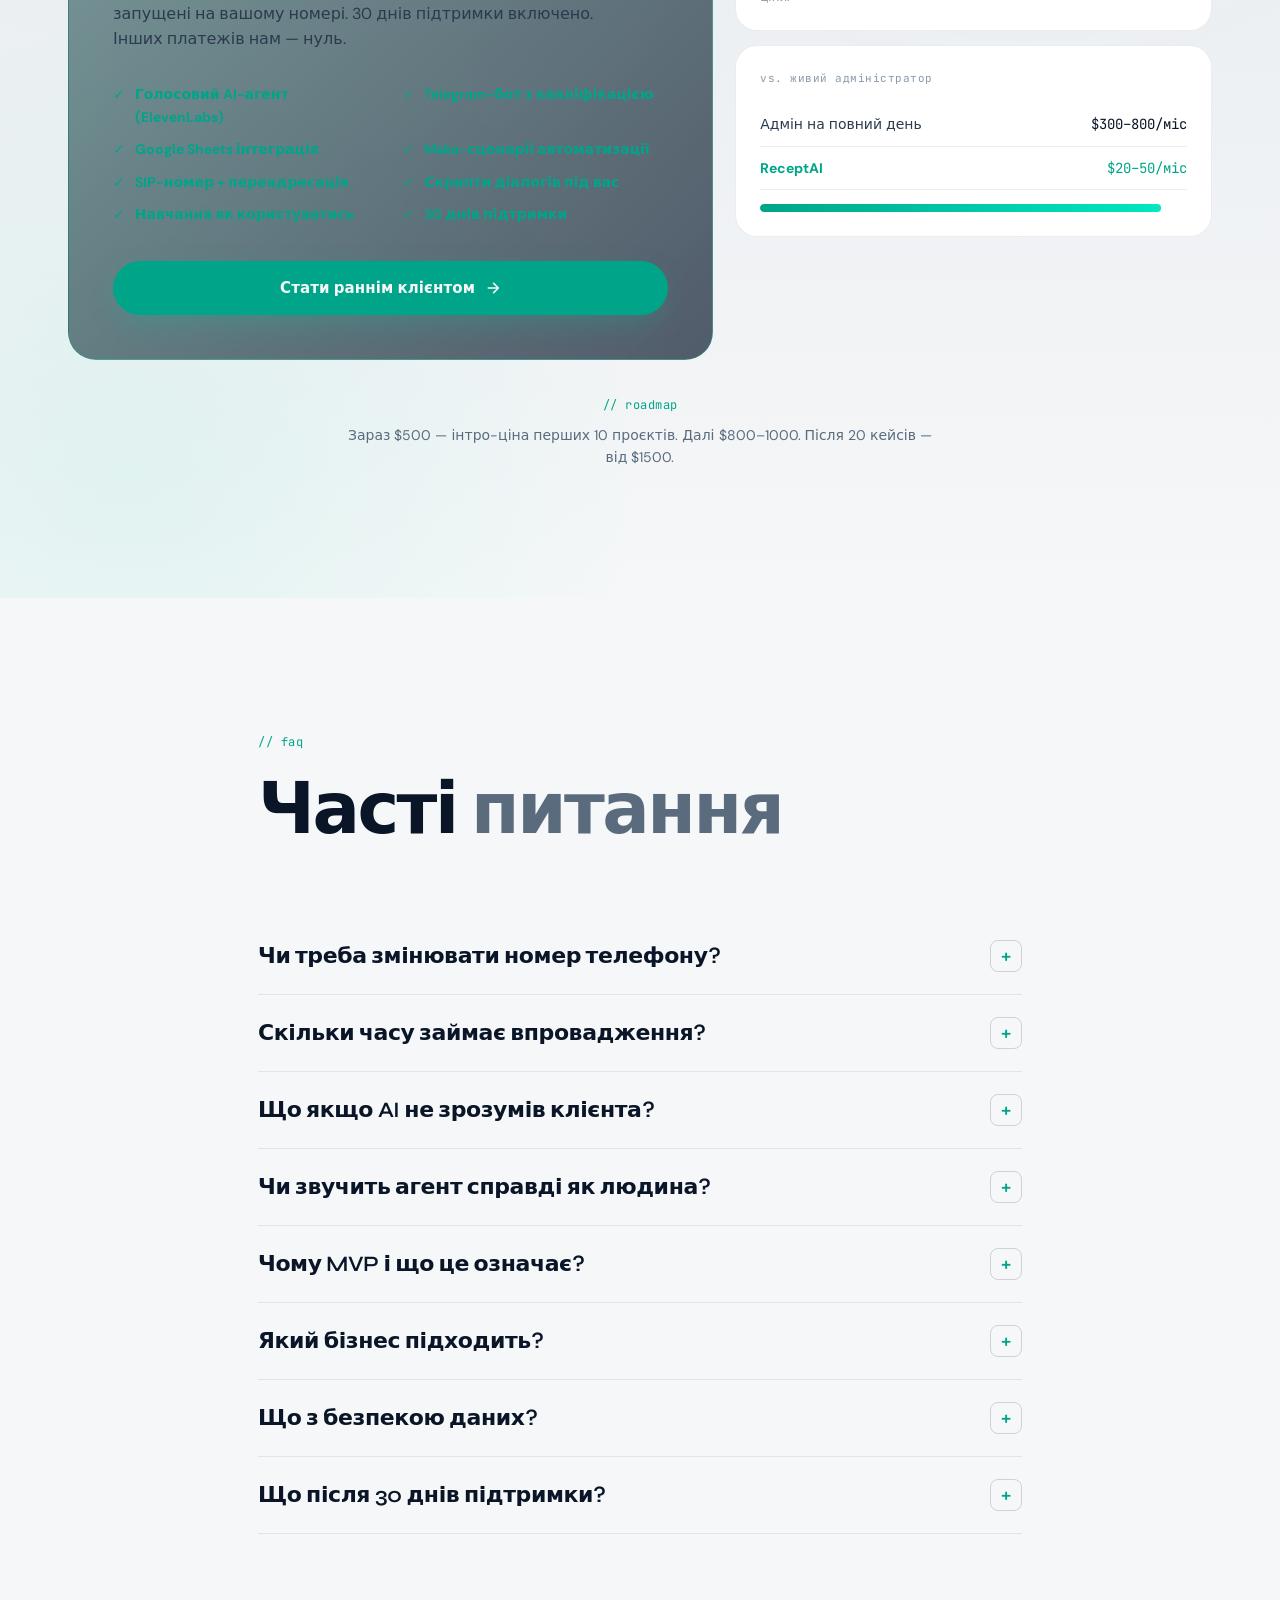
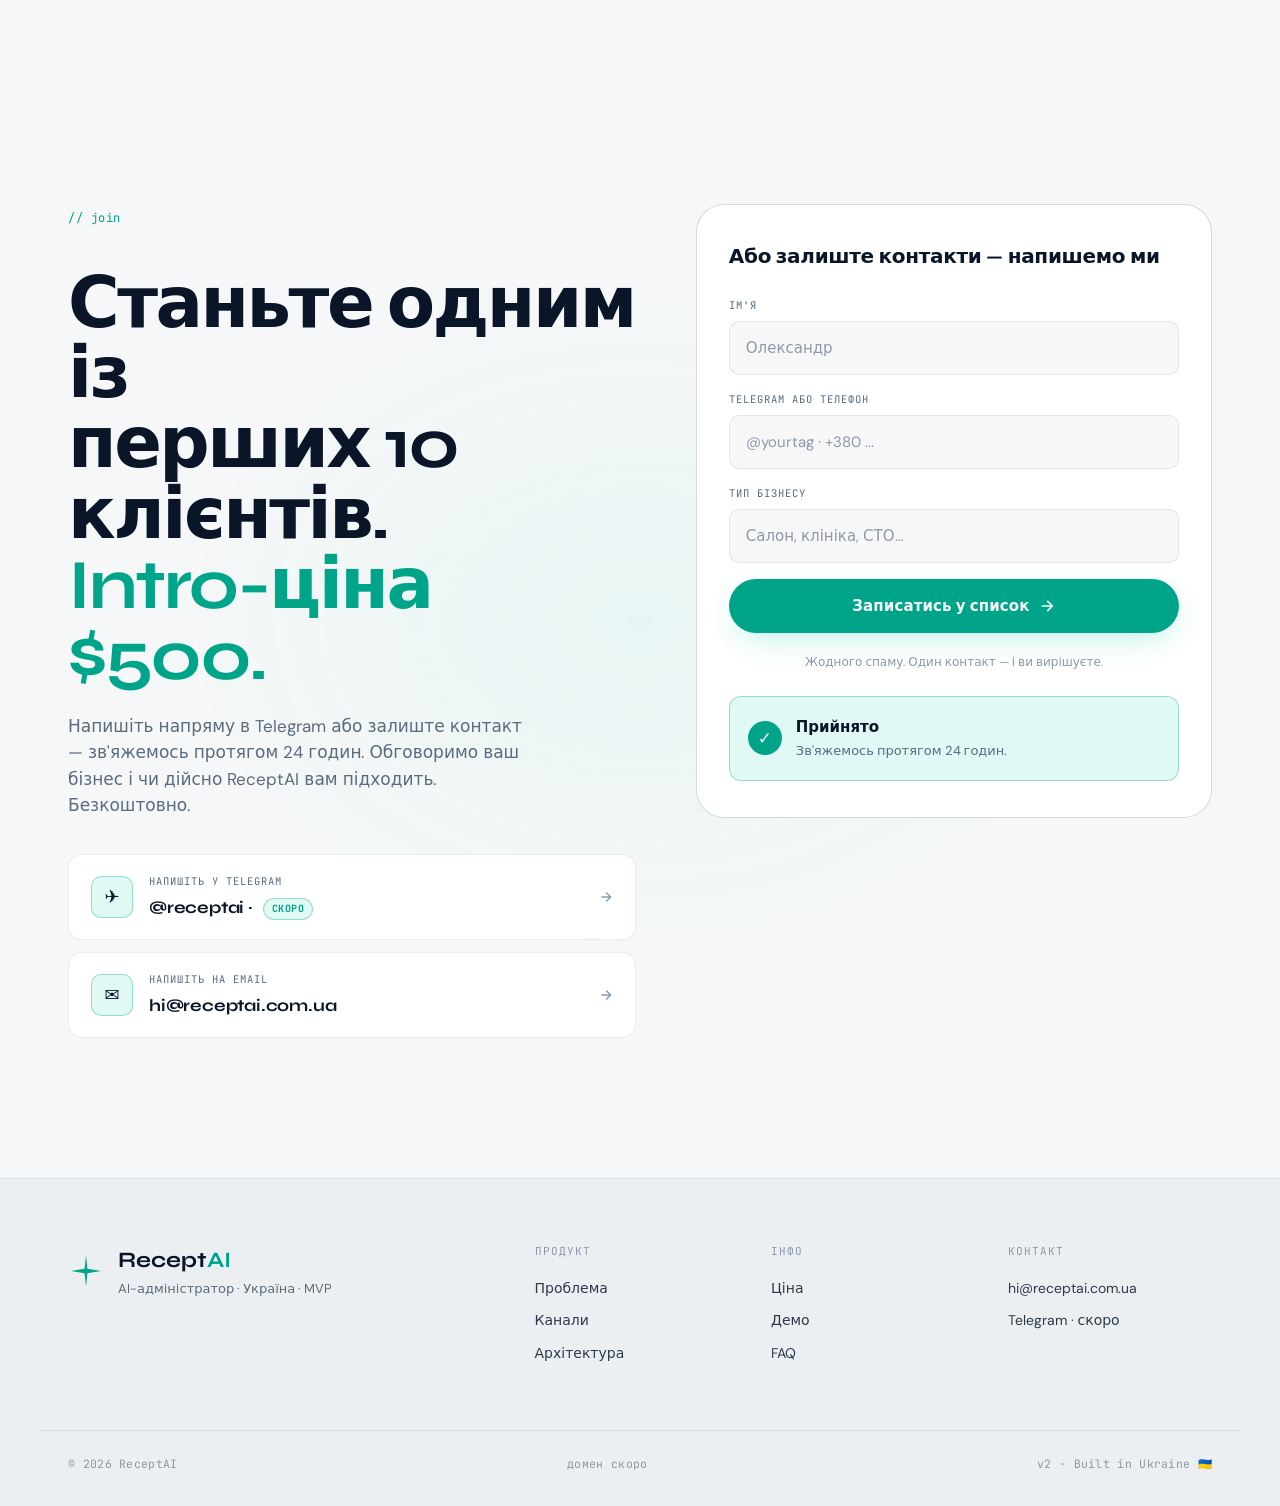
==== commit aff2bfb3: "Add halftone wave hero background + light/dark theme toggle Hero background: - Procedurally generate" ====
--- a/docs/index.html
+++ b/docs/index.html
@@ -46,6 +46,16 @@
         <button class="lang__btn" data-lang-set="en">EN</button>
       </div>
 
+      <button class="themer" id="themeToggle" aria-label="Toggle theme" title="Toggle theme">
+        <svg class="themer__sun" viewBox="0 0 24 24" fill="none" stroke="currentColor" stroke-width="2" stroke-linecap="round" stroke-linejoin="round">
+          <circle cx="12" cy="12" r="4"/>
+          <path d="M12 2v2M12 20v2M4.93 4.93l1.41 1.41M17.66 17.66l1.41 1.41M2 12h2M20 12h2M4.93 19.07l1.41-1.41M17.66 6.34l1.41-1.41"/>
+        </svg>
+        <svg class="themer__moon" viewBox="0 0 24 24" fill="none" stroke="currentColor" stroke-width="2" stroke-linecap="round" stroke-linejoin="round">
+          <path d="M21 12.79A9 9 0 1 1 11.21 3 7 7 0 0 0 21 12.79z"/>
+        </svg>
+      </button>
+
       <a href="#cta" class="nav__cta">
         <span data-i18n="nav.cta">Стати раннім клієнтом</span>
         <svg width="14" height="14" viewBox="0 0 24 24" fill="none" stroke="currentColor" stroke-width="2.5">
@@ -63,10 +73,8 @@
        HERO — Bland-style direct headline + sim demo
        ════════════════════════════════════════════ -->
   <section class="hero">
-    <div class="mesh" aria-hidden="true"></div>
-    <div class="dotgrid" aria-hidden="true"></div>
-    <div class="halo halo--1" aria-hidden="true"></div>
-    <div class="halo halo--2" aria-hidden="true"></div>
+    <div class="hero__wave" aria-hidden="true"></div>
+    <div class="hero__vignette" aria-hidden="true"></div>
 
     <div class="container hero__inner">
       <div class="hero__left">
--- a/docs/style.css
+++ b/docs/style.css
@@ -2,7 +2,8 @@
    ReceptAI — v2 (Bland · Vapi · Resend · Raycast · ElevenLabs)
    ━━━━━━━━━━━━━━━━━━━━━━━━━━━━━━━━━━━━━━━━━━━━━━━━━ */
 
-:root {
+:root,
+:root[data-theme="dark"] {
   --bg: #06101F;
   --bg-1: #0A1628;
   --bg-2: #0E1A30;
@@ -26,6 +27,45 @@
 
   --red: #FF5A5A;
 
+  --hero-base: #0A1628;
+  --hero-wave: #00C9A7;
+  --hero-wave-opacity: 0.42;
+  --nav-pill-bg: rgba(13, 26, 46, 0.7);
+  --shadow-card: 0 30px 80px -20px rgba(0, 0, 0, 0.5);
+  --bubble-out-bg: var(--teal-soft);
+}
+
+:root[data-theme="light"] {
+  --bg: #F5F7F8;
+  --bg-1: #FFFFFF;
+  --bg-2: #ECEFF2;
+  --bg-3: #0F4F4A;
+  --surface: #FFFFFF;
+  --surface-2: #F0F3F5;
+  --line: rgba(10, 22, 40, 0.08);
+  --line-2: rgba(10, 22, 40, 0.16);
+  --line-3: rgba(10, 22, 40, 0.28);
+
+  --teal: #00A589;
+  --teal-2: #00C9A7;
+  --teal-soft: rgba(0, 201, 167, 0.12);
+  --teal-border: rgba(0, 165, 137, 0.35);
+  --teal-glow: rgba(0, 201, 167, 0.30);
+
+  --text: #0A1628;
+  --text-2: #2B3A4D;
+  --text-3: #5A6B7D;
+  --text-4: #8A9AAB;
+
+  --red: #E04545;
+
+  --hero-base: #FAFCFC;
+  --hero-wave: #00C9A7;
+  --hero-wave-opacity: 0.95;
+  --nav-pill-bg: rgba(255, 255, 255, 0.85);
+  --shadow-card: 0 20px 60px -20px rgba(10, 22, 40, 0.18);
+  --bubble-out-bg: rgba(0, 201, 167, 0.18);
+
   --display: 'Syne', system-ui, sans-serif;
   --body: 'DM Sans', system-ui, -apple-system, sans-serif;
   --mono: 'JetBrains Mono', ui-monospace, monospace;
@@ -93,8 +133,8 @@
 .nav__pill {
   display: flex;
   align-items: center;
-  gap: 28px;
-  background: rgba(13, 26, 46, 0.7);
+  gap: 22px;
+  background: var(--nav-pill-bg);
   backdrop-filter: saturate(180%) blur(20px);
   -webkit-backdrop-filter: saturate(180%) blur(20px);
   border: 1px solid var(--line-2);
@@ -186,6 +226,34 @@
 }
 
 .lang__sep { color: var(--text-4); }
+
+/* Theme toggle */
+.themer {
+  width: 36px;
+  height: 36px;
+  border-radius: 999px;
+  display: flex;
+  align-items: center;
+  justify-content: center;
+  background: rgba(255, 255, 255, 0.05);
+  border: 1px solid var(--line);
+  color: var(--text-2);
+  transition: background 0.2s, color 0.2s, border-color 0.2s;
+  flex-shrink: 0;
+}
+
+.themer:hover {
+  color: var(--teal);
+  background: var(--teal-soft);
+  border-color: var(--teal-border);
+}
+
+.themer svg { width: 16px; height: 16px; }
+
+.themer__sun, .themer__moon { display: none; }
+:root[data-theme="dark"] .themer__sun { display: block; }
+:root[data-theme="light"] .themer__moon { display: block; }
+:root:not([data-theme="light"]) .themer__sun { display: block; }
 
 /* ━━━━━━━━━━━━━━━━━━━━━━━━━━━━━━━━━━━━━━━━━━━━━━━━━
    BUTTONS
@@ -257,53 +325,44 @@
   justify-content: flex-start;
 }
 
-/* Animated mesh gradient bg (Raycast) */
-.mesh {
-  position: absolute;
-  inset: -10%;
-  background:
-    radial-gradient(60% 50% at 75% 30%, rgba(0, 201, 167, 0.18), transparent 70%),
-    radial-gradient(50% 50% at 15% 85%, rgba(15, 79, 74, 0.45), transparent 70%),
-    radial-gradient(70% 60% at 100% 100%, rgba(0, 201, 167, 0.12), transparent 70%);
-  filter: blur(40px);
-  z-index: -3;
-  animation: meshFloat 18s ease-in-out infinite alternate;
-}
-
-@keyframes meshFloat {
-  0% { transform: translate(0, 0) scale(1); }
-  100% { transform: translate(-3%, -2%) scale(1.05); }
-}
-
-.dotgrid {
+/* Hero background — halftone wave (the "two backgrounds" the user provided) */
+.hero {
+  background: var(--hero-base);
+}
+
+.hero__wave {
   position: absolute;
   inset: 0;
-  background-image:
-    radial-gradient(circle at center, rgba(255, 255, 255, 0.05) 1px, transparent 1.5px);
-  background-size: 28px 28px;
-  mask-image: radial-gradient(ellipse 75% 60% at 50% 30%, #000 30%, transparent 80%);
-  -webkit-mask-image: radial-gradient(ellipse 75% 60% at 50% 30%, #000 30%, transparent 80%);
+  background-color: var(--hero-wave);
+  -webkit-mask-image: url('assets/hero-wave.svg');
+  mask-image: url('assets/hero-wave.svg');
+  -webkit-mask-size: cover;
+  mask-size: cover;
+  -webkit-mask-position: center;
+  mask-position: center;
+  -webkit-mask-repeat: no-repeat;
+  mask-repeat: no-repeat;
+  opacity: var(--hero-wave-opacity);
   z-index: -2;
-}
-
-.halo {
+  pointer-events: none;
+  transition: opacity 0.5s, background-color 0.5s;
+}
+
+/* Soft vignette so center stays readable */
+.hero__vignette {
   position: absolute;
-  border-radius: 50%;
-  filter: blur(80px);
+  inset: 0;
+  background:
+    radial-gradient(ellipse 70% 60% at 50% 50%, transparent 0%, var(--hero-base) 95%);
   z-index: -1;
   pointer-events: none;
-}
-.halo--1 {
-  width: 600px; height: 600px;
-  background: var(--teal-glow);
-  top: -200px; right: -150px;
-  opacity: 0.35;
-}
-.halo--2 {
-  width: 500px; height: 500px;
-  background: rgba(15, 79, 74, 0.5);
-  bottom: -200px; left: -100px;
-  opacity: 0.5;
+  opacity: 0.85;
+  transition: background 0.5s;
+}
+
+:root[data-theme="light"] .hero__vignette {
+  background: radial-gradient(ellipse 80% 70% at 50% 50%, rgba(250, 252, 252, 0.4) 0%, var(--hero-base) 100%);
+  opacity: 0.92;
 }
 
 .hero__inner {
@@ -786,7 +845,7 @@
   letter-spacing: -2px;
   line-height: 1;
   margin-bottom: 8px;
-  background: linear-gradient(180deg, #fff 0%, #a8b6c4 100%);
+  background: linear-gradient(180deg, var(--text) 0%, var(--text-2) 100%);
   -webkit-background-clip: text;
   background-clip: text;
   -webkit-text-fill-color: transparent;
@@ -812,6 +871,10 @@
 .section--dark {
   background: linear-gradient(180deg, var(--bg) 0%, var(--bg-1) 30%, var(--bg-1) 70%, var(--bg) 100%);
   position: relative;
+}
+
+:root[data-theme="light"] .section--dark {
+  background: linear-gradient(180deg, var(--bg) 0%, var(--bg-2) 50%, var(--bg) 100%);
 }
 
 .section--dark::before {
@@ -822,6 +885,12 @@
     radial-gradient(40% 40% at 80% 20%, rgba(0, 201, 167, 0.08), transparent),
     radial-gradient(40% 40% at 10% 90%, rgba(15, 79, 74, 0.15), transparent);
   pointer-events: none;
+}
+
+:root[data-theme="light"] .section--dark::before {
+  background:
+    radial-gradient(40% 40% at 80% 20%, rgba(0, 201, 167, 0.06), transparent),
+    radial-gradient(40% 40% at 10% 90%, rgba(0, 201, 167, 0.08), transparent);
 }
 
 .section--dark > * { position: relative; }
@@ -1204,11 +1273,15 @@
 }
 
 .bubble--out {
-  background: var(--teal-soft);
+  background: var(--bubble-out-bg);
   border: 1px solid var(--teal-border);
   border-bottom-right-radius: 4px;
   align-self: flex-end;
   color: var(--text);
+}
+
+:root[data-theme="light"] .bubble--in {
+  background: rgba(10, 22, 40, 0.04);
 }
 
 /* Sheet preview */
@@ -1670,7 +1743,7 @@
   letter-spacing: -6px;
   line-height: 1;
   color: var(--text);
-  background: linear-gradient(180deg, #fff 0%, var(--teal) 100%);
+  background: linear-gradient(180deg, var(--text) 0%, var(--teal) 100%);
   -webkit-background-clip: text;
   background-clip: text;
   -webkit-text-fill-color: transparent;
@@ -2035,6 +2108,17 @@
   transition: border-color 0.2s, background 0.2s;
 }
 
+:root[data-theme="light"] .f input {
+  background: rgba(10, 22, 40, 0.03);
+}
+
+:root[data-theme="light"] .step__code,
+:root[data-theme="light"] .callcard__transcript,
+:root[data-theme="light"] .card__chat,
+:root[data-theme="light"] .card__sheet {
+  background: rgba(10, 22, 40, 0.04);
+}
+
 .f input::placeholder { color: var(--text-4); }
 
 .f input:focus {
@@ -2097,6 +2181,10 @@
   border-top: 1px solid var(--line);
   background: var(--bg-1);
   padding: 64px 0 32px;
+}
+
+:root[data-theme="light"] .foot {
+  background: var(--bg-2);
 }
 
 .foot__inner {
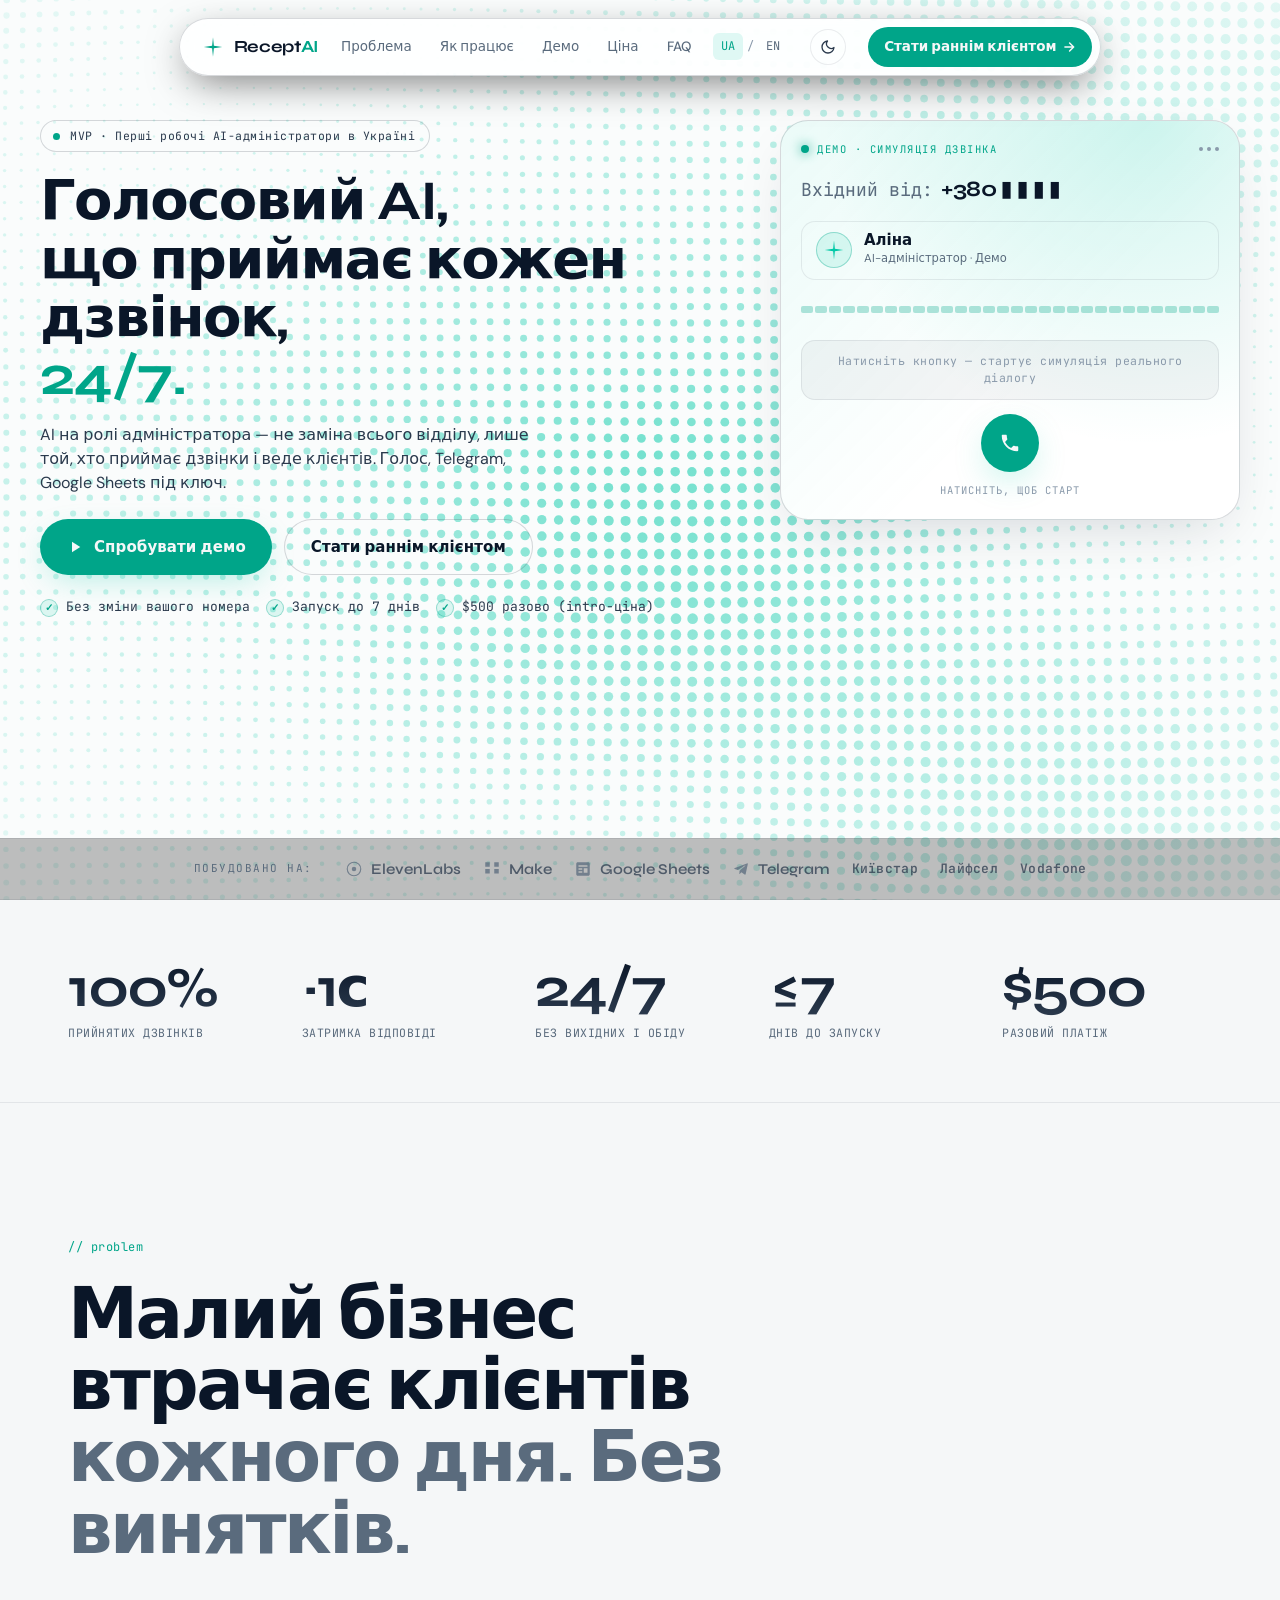
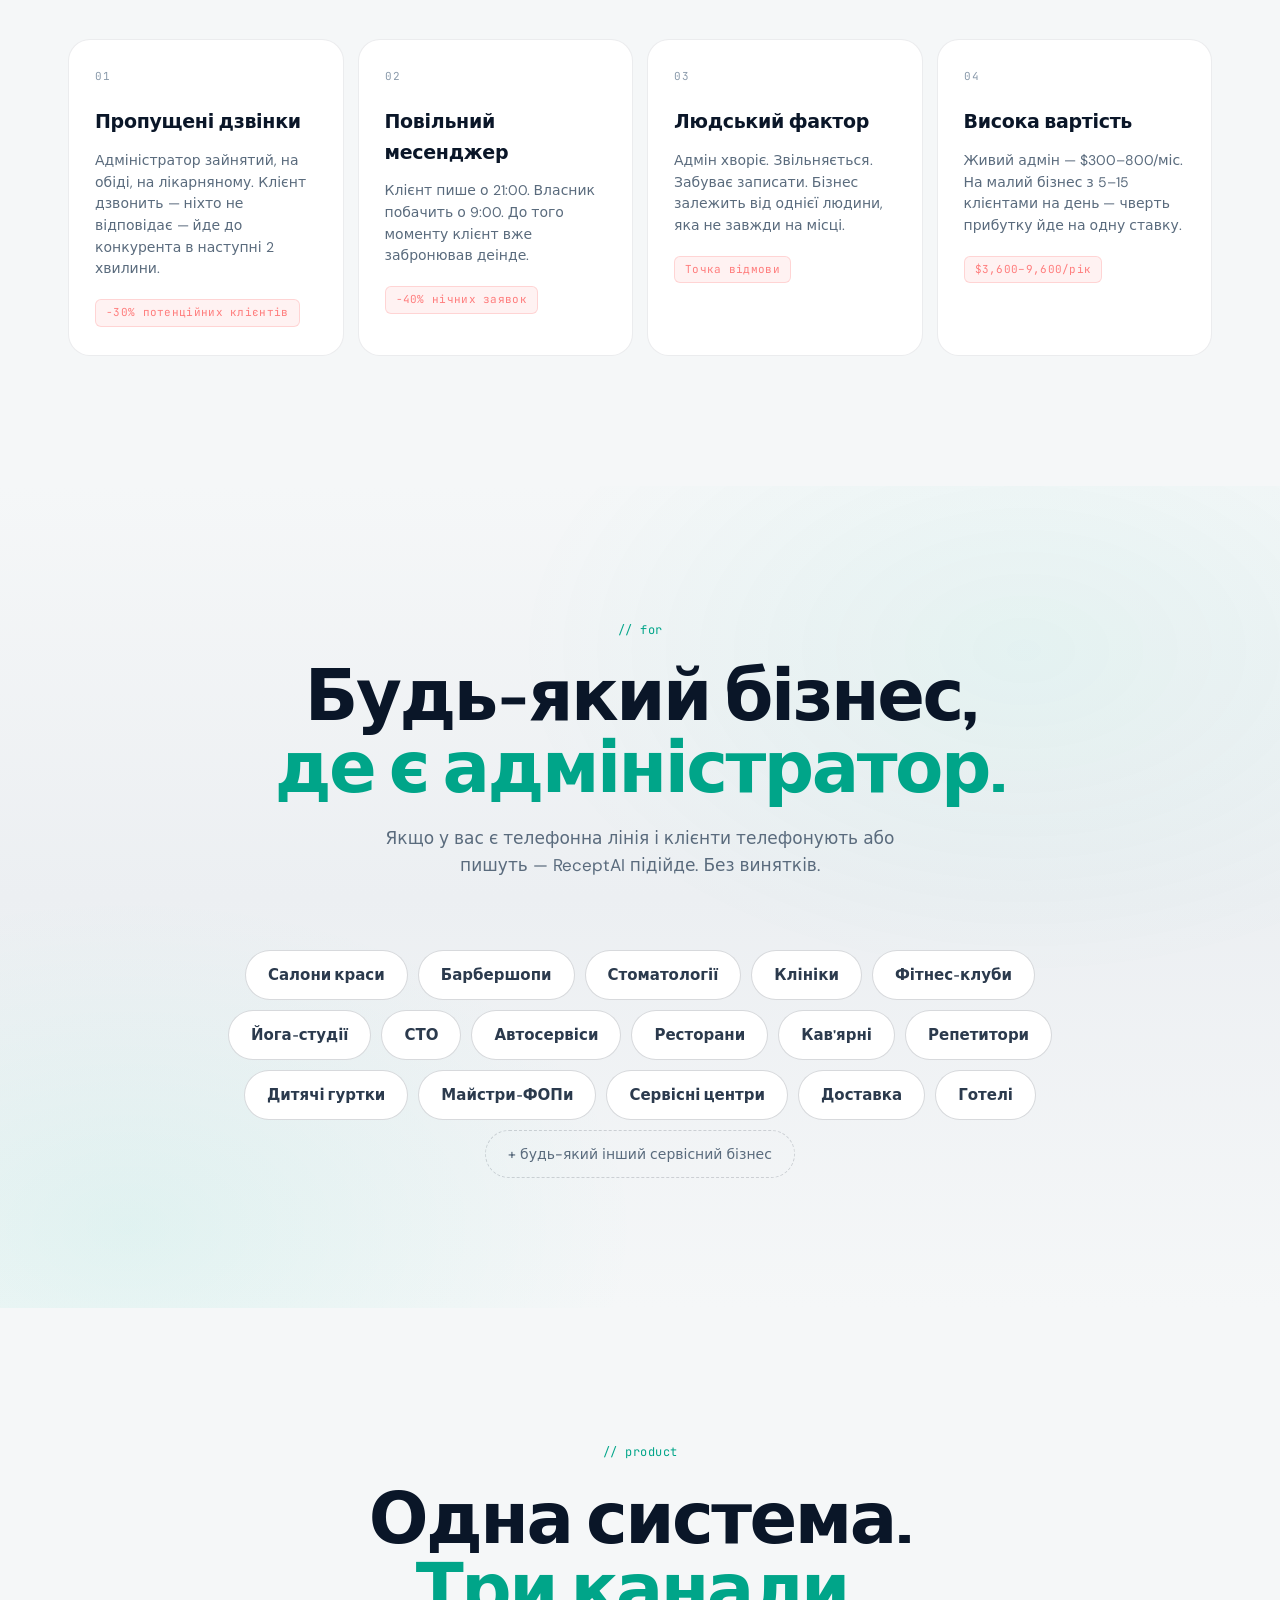
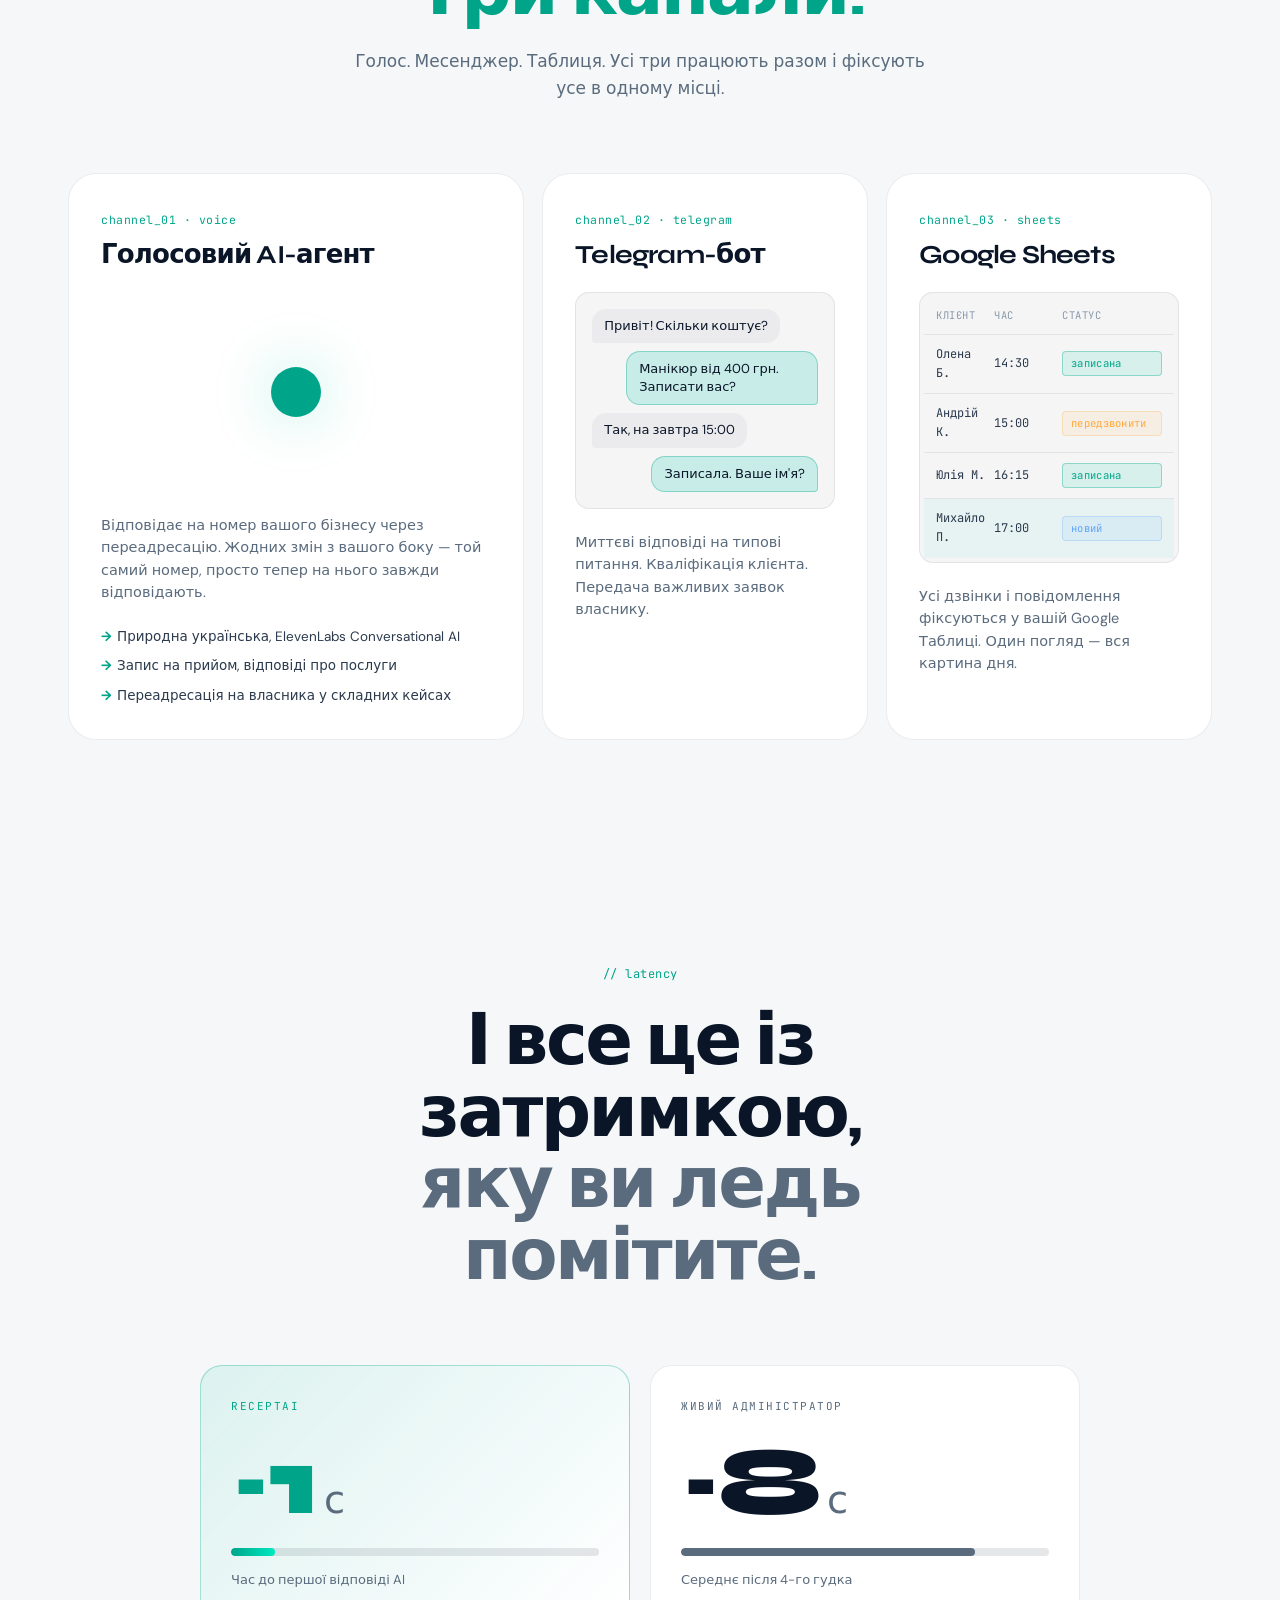
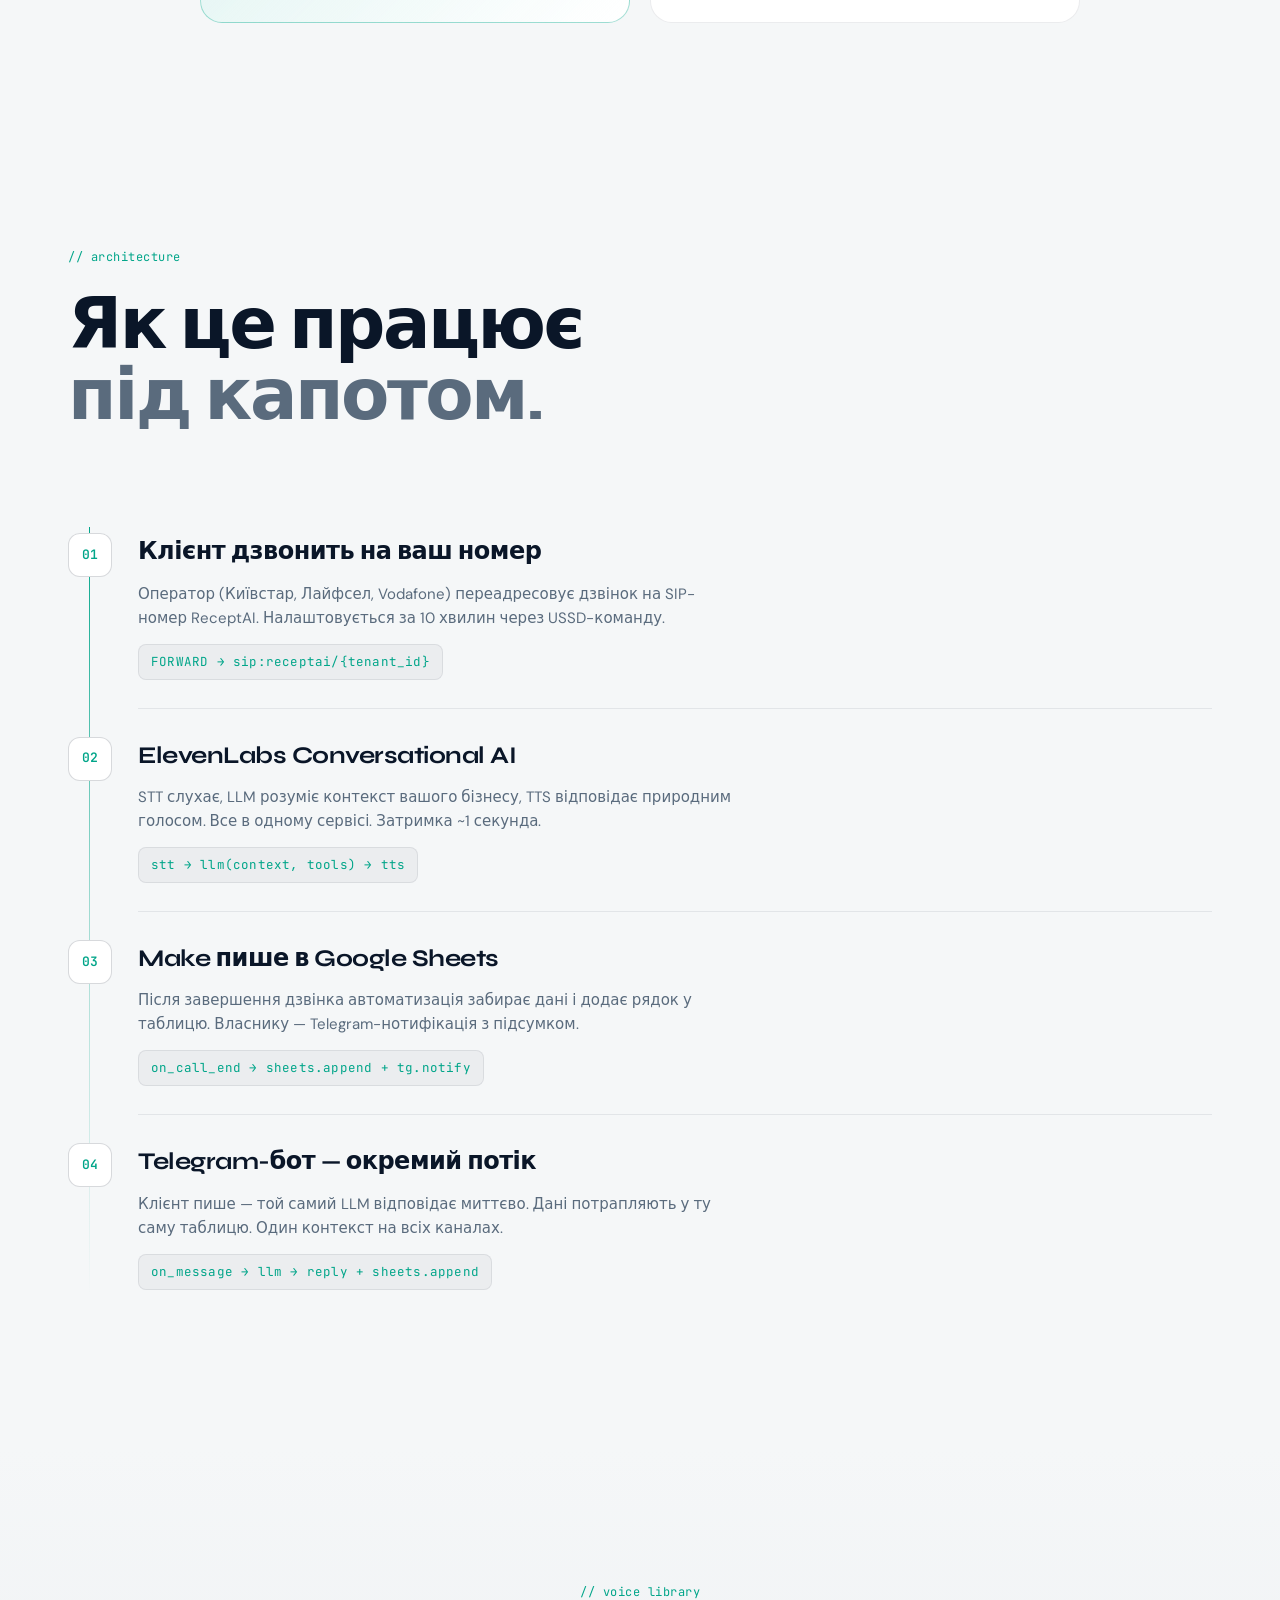
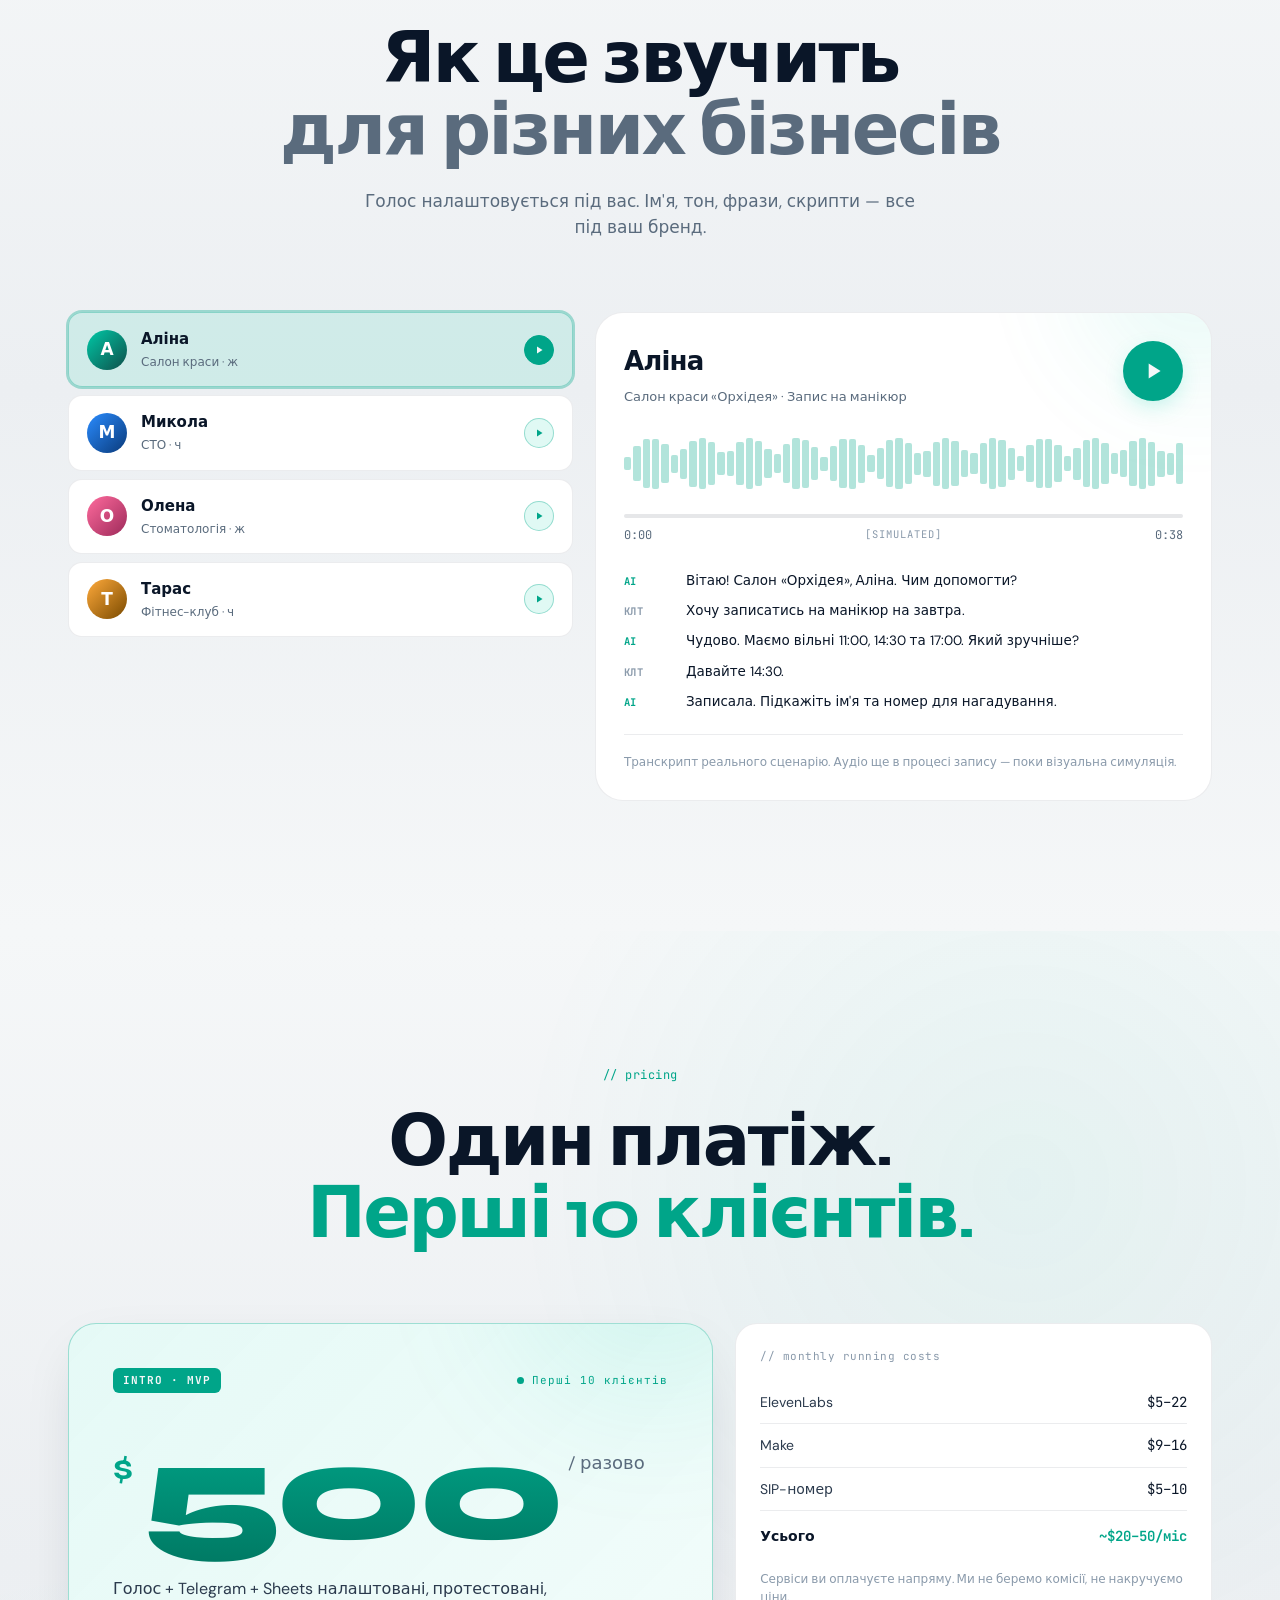
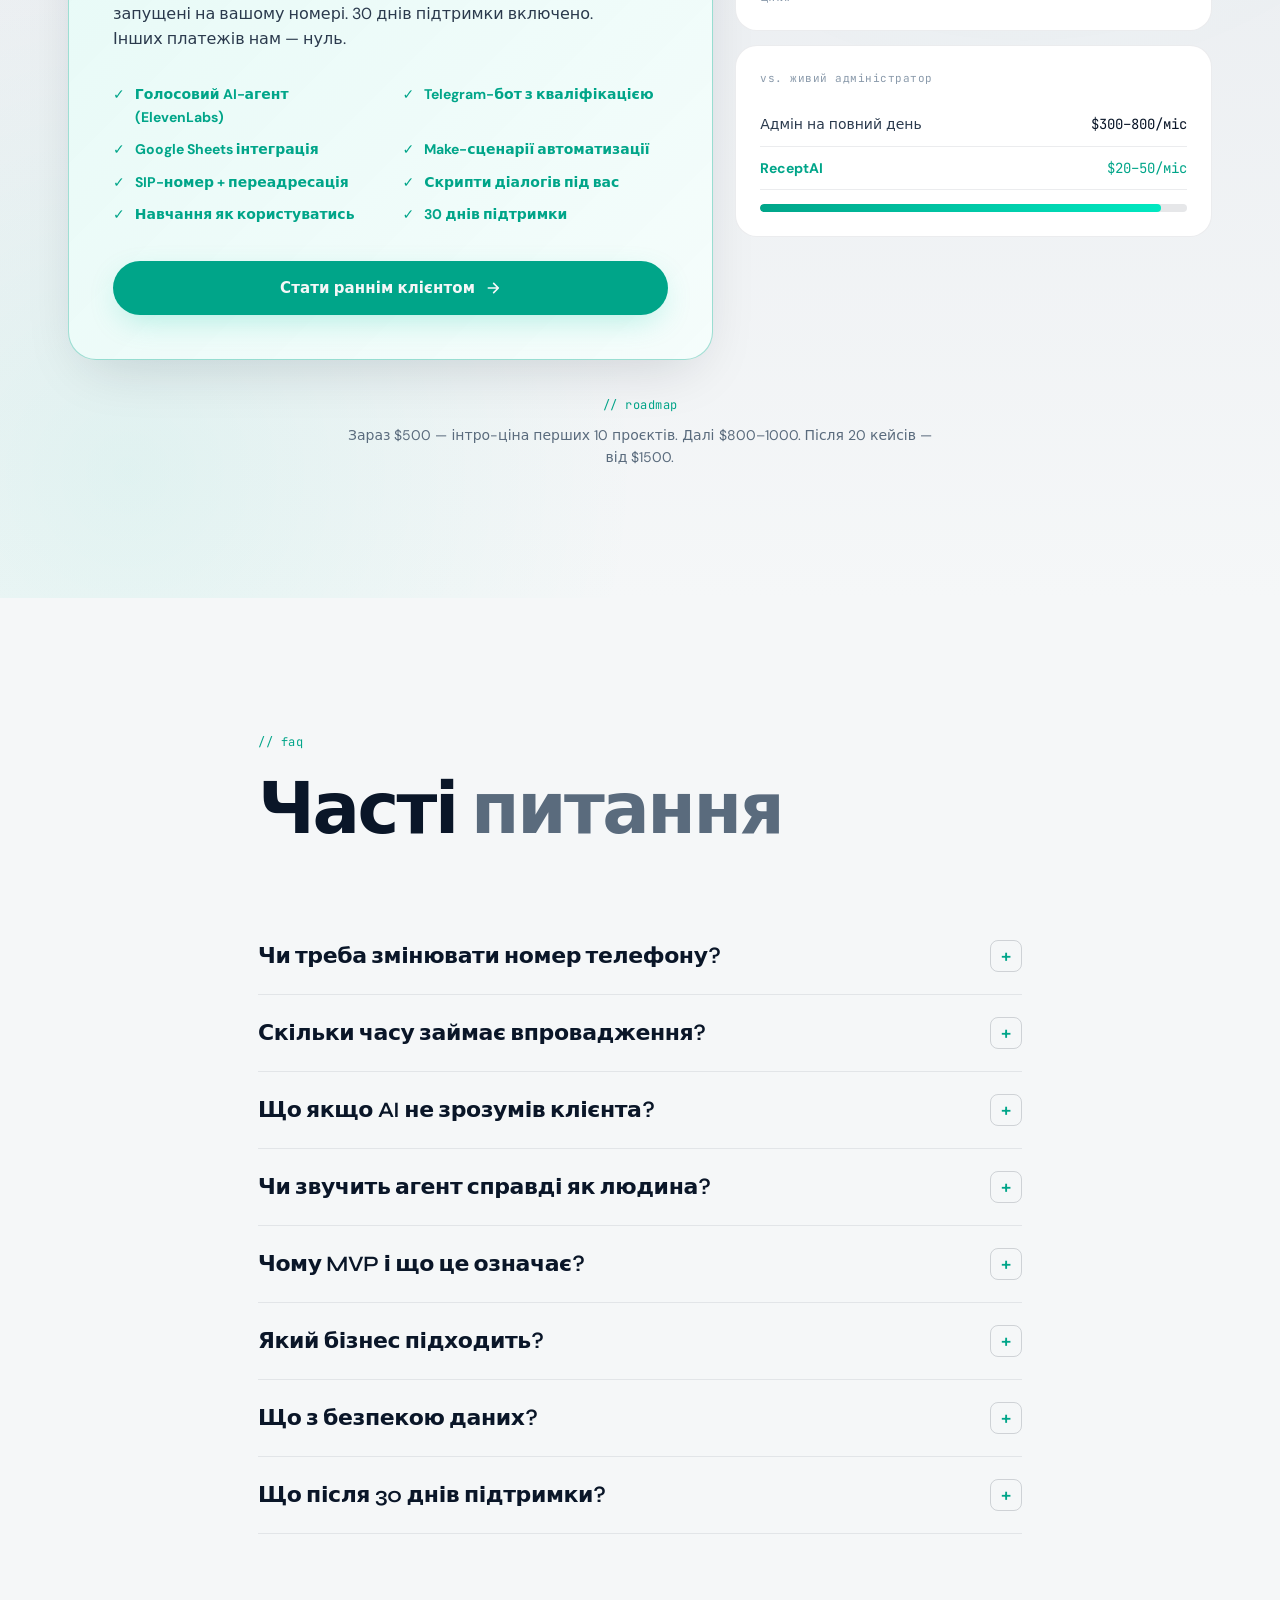
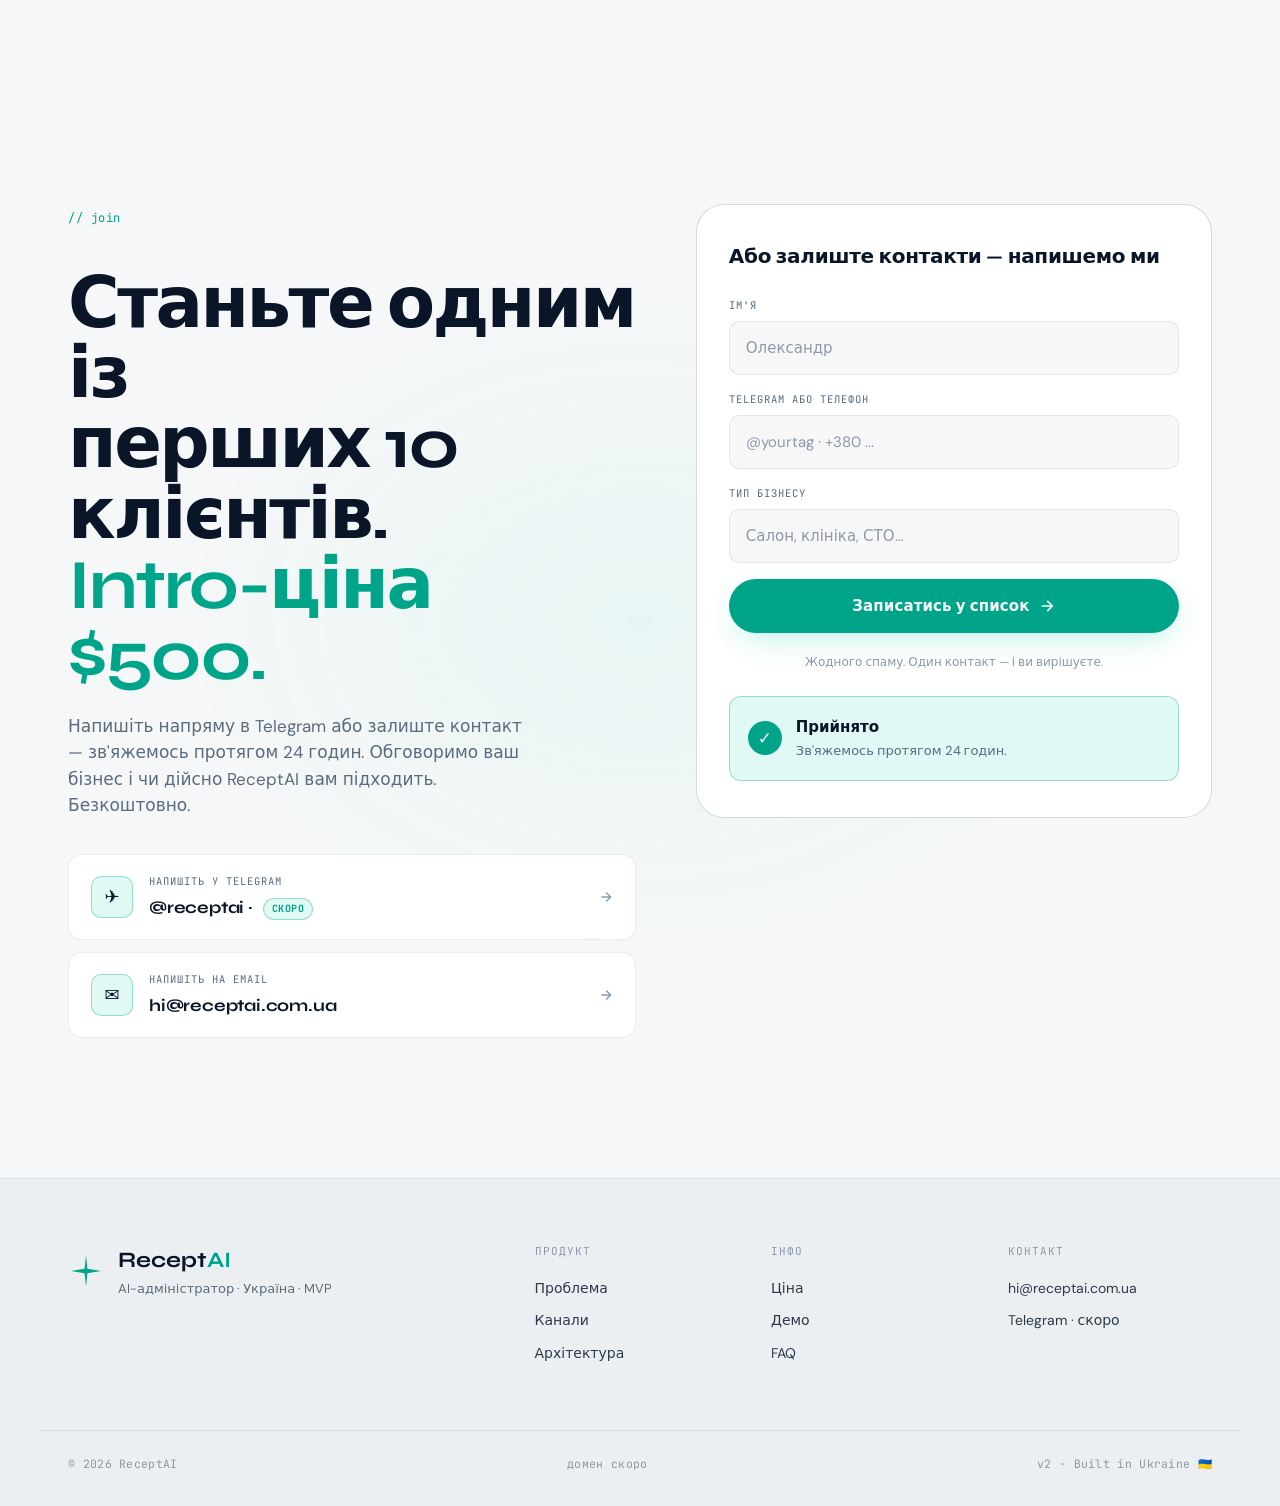
==== commit 77ba3cd4: "Make light theme the default; fix contrast bugs Defaults: - HTML has data-theme="light" by default (" ====
--- a/docs/index.html
+++ b/docs/index.html
@@ -1,5 +1,5 @@
 <!DOCTYPE html>
-<html lang="uk" data-lang="uk">
+<html lang="uk" data-lang="uk" data-theme="light">
 <head>
   <meta charset="UTF-8" />
   <meta name="viewport" content="width=device-width, initial-scale=1.0" />
@@ -73,8 +73,14 @@
        HERO — Bland-style direct headline + sim demo
        ════════════════════════════════════════════ -->
   <section class="hero">
+    <!-- Light theme: halftone wave -->
     <div class="hero__wave" aria-hidden="true"></div>
     <div class="hero__vignette" aria-hidden="true"></div>
+    <!-- Dark theme: mesh / dotgrid / halos (original v2 look) -->
+    <div class="mesh" aria-hidden="true"></div>
+    <div class="dotgrid" aria-hidden="true"></div>
+    <div class="halo halo--1" aria-hidden="true"></div>
+    <div class="halo halo--2" aria-hidden="true"></div>
 
     <div class="container hero__inner">
       <div class="hero__left">
--- a/docs/style.css
+++ b/docs/style.css
@@ -33,6 +33,7 @@
   --nav-pill-bg: rgba(13, 26, 46, 0.7);
   --shadow-card: 0 30px 80px -20px rgba(0, 0, 0, 0.5);
   --bubble-out-bg: var(--teal-soft);
+  --bar-track: rgba(255, 255, 255, 0.08);
 }
 
 :root[data-theme="light"] {
@@ -65,6 +66,7 @@
   --nav-pill-bg: rgba(255, 255, 255, 0.85);
   --shadow-card: 0 20px 60px -20px rgba(10, 22, 40, 0.18);
   --bubble-out-bg: rgba(0, 201, 167, 0.18);
+  --bar-track: rgba(10, 22, 40, 0.10);
 
   --display: 'Syne', system-ui, sans-serif;
   --body: 'DM Sans', system-ui, -apple-system, sans-serif;
@@ -325,7 +327,7 @@
   justify-content: flex-start;
 }
 
-/* Hero background — halftone wave (the "two backgrounds" the user provided) */
+/* Hero background — halftone wave (light theme default) */
 .hero {
   background: var(--hero-base);
 }
@@ -348,21 +350,70 @@
   transition: opacity 0.5s, background-color 0.5s;
 }
 
-/* Soft vignette so center stays readable */
 .hero__vignette {
   position: absolute;
   inset: 0;
-  background:
-    radial-gradient(ellipse 70% 60% at 50% 50%, transparent 0%, var(--hero-base) 95%);
+  background: radial-gradient(ellipse 80% 70% at 50% 50%, rgba(250, 252, 252, 0.4) 0%, var(--hero-base) 100%);
   z-index: -1;
   pointer-events: none;
-  opacity: 0.85;
+  opacity: 0.92;
   transition: background 0.5s;
 }
 
-:root[data-theme="light"] .hero__vignette {
-  background: radial-gradient(ellipse 80% 70% at 50% 50%, rgba(250, 252, 252, 0.4) 0%, var(--hero-base) 100%);
-  opacity: 0.92;
+/* ━━━ Dark theme hero: original v2 mesh + dotgrid + halos ━━━ */
+.mesh, .dotgrid, .halo { display: none; }
+
+:root[data-theme="dark"] .hero__wave,
+:root[data-theme="dark"] .hero__vignette { display: none; }
+
+:root[data-theme="dark"] .mesh {
+  display: block;
+  position: absolute;
+  inset: -10%;
+  background:
+    radial-gradient(60% 50% at 75% 30%, rgba(0, 201, 167, 0.18), transparent 70%),
+    radial-gradient(50% 50% at 15% 85%, rgba(15, 79, 74, 0.45), transparent 70%),
+    radial-gradient(70% 60% at 100% 100%, rgba(0, 201, 167, 0.12), transparent 70%);
+  filter: blur(40px);
+  z-index: -3;
+  animation: meshFloat 18s ease-in-out infinite alternate;
+}
+
+@keyframes meshFloat {
+  0% { transform: translate(0, 0) scale(1); }
+  100% { transform: translate(-3%, -2%) scale(1.05); }
+}
+
+:root[data-theme="dark"] .dotgrid {
+  display: block;
+  position: absolute;
+  inset: 0;
+  background-image: radial-gradient(circle at center, rgba(255, 255, 255, 0.05) 1px, transparent 1.5px);
+  background-size: 28px 28px;
+  -webkit-mask-image: radial-gradient(ellipse 75% 60% at 50% 30%, #000 30%, transparent 80%);
+  mask-image: radial-gradient(ellipse 75% 60% at 50% 30%, #000 30%, transparent 80%);
+  z-index: -2;
+}
+
+:root[data-theme="dark"] .halo {
+  display: block;
+  position: absolute;
+  border-radius: 50%;
+  filter: blur(80px);
+  z-index: -1;
+  pointer-events: none;
+}
+:root[data-theme="dark"] .halo--1 {
+  width: 600px; height: 600px;
+  background: var(--teal-glow);
+  top: -200px; right: -150px;
+  opacity: 0.35;
+}
+:root[data-theme="dark"] .halo--2 {
+  width: 500px; height: 500px;
+  background: rgba(15, 79, 74, 0.5);
+  bottom: -200px; left: -100px;
+  opacity: 0.5;
 }
 
 .hero__inner {
@@ -496,8 +547,8 @@
 
 .callcard {
   background:
-    linear-gradient(135deg, rgba(15, 79, 74, 0.22) 0%, transparent 60%),
-    rgba(13, 26, 46, 0.7);
+    linear-gradient(135deg, rgba(0, 201, 167, 0.08) 0%, transparent 60%),
+    var(--surface);
   backdrop-filter: blur(16px);
   -webkit-backdrop-filter: blur(16px);
   border: 1px solid var(--line-2);
@@ -505,12 +556,16 @@
   padding: 20px;
   position: relative;
   overflow: hidden;
-  box-shadow:
-    0 30px 80px -20px rgba(0, 0, 0, 0.5),
-    inset 0 1px 0 rgba(255, 255, 255, 0.06);
+  box-shadow: var(--shadow-card);
   max-width: 460px;
   width: 100%;
   justify-self: end;
+}
+
+:root[data-theme="dark"] .callcard {
+  background:
+    linear-gradient(135deg, rgba(15, 79, 74, 0.22) 0%, transparent 60%),
+    rgba(13, 26, 46, 0.7);
 }
 
 .callcard::before {
@@ -1105,7 +1160,7 @@
 
 .latbox__bar {
   height: 8px;
-  background: rgba(255, 255, 255, 0.06);
+  background: var(--bar-track);
   border-radius: 999px;
   overflow: hidden;
   margin-bottom: 14px;
@@ -1415,6 +1470,10 @@
    ━━━━━━━━━━━━━━━━━━━━━━━━━━━━━━━━━━━━━━━━━━━━━━━━━ */
 
 .section--demo {
+  background: linear-gradient(180deg, var(--bg) 0%, var(--bg-2) 50%, var(--bg) 100%);
+}
+
+:root[data-theme="dark"] .section--demo {
   background: linear-gradient(180deg, var(--bg) 0%, #0a1830 50%, var(--bg) 100%);
 }
 
@@ -1445,8 +1504,14 @@
 .vp:hover { border-color: var(--line-2); background: var(--surface-2); }
 
 .vp.is-active {
+  background: var(--teal-soft);
+  border-color: var(--teal-border);
+  box-shadow: 0 0 0 2px var(--teal-border);
+}
+
+:root[data-theme="dark"] .vp.is-active {
   background: linear-gradient(135deg, var(--teal-soft), transparent);
-  border-color: var(--teal-border);
+  box-shadow: none;
 }
 
 .vp__avatar {
@@ -1580,7 +1645,7 @@
 
 .vplayer__bar {
   height: 4px;
-  background: rgba(255, 255, 255, 0.08);
+  background: var(--bar-track);
   border-radius: 999px;
   overflow: hidden;
   margin-bottom: 8px;
@@ -1664,12 +1729,20 @@
 
 .price__card {
   background:
-    linear-gradient(135deg, rgba(15, 79, 74, 0.5) 0%, rgba(13, 26, 46, 0.7) 100%);
+    linear-gradient(135deg, rgba(0, 201, 167, 0.10) 0%, rgba(0, 201, 167, 0.04) 100%),
+    var(--surface);
   border: 1px solid var(--teal-border);
   border-radius: var(--radius-xl);
   padding: 44px;
   position: relative;
   overflow: hidden;
+  box-shadow: var(--shadow-card);
+}
+
+:root[data-theme="dark"] .price__card {
+  background:
+    linear-gradient(135deg, rgba(15, 79, 74, 0.5) 0%, rgba(13, 26, 46, 0.7) 100%);
+  box-shadow: none;
 }
 
 .price__halo {
@@ -1742,8 +1815,15 @@
   font-weight: 800;
   letter-spacing: -6px;
   line-height: 1;
-  color: var(--text);
-  background: linear-gradient(180deg, var(--text) 0%, var(--teal) 100%);
+  color: var(--teal);
+  background: linear-gradient(180deg, var(--teal) 0%, #007a64 100%);
+  -webkit-background-clip: text;
+  background-clip: text;
+  -webkit-text-fill-color: transparent;
+}
+
+:root[data-theme="dark"] .price__val {
+  background: linear-gradient(180deg, #fff 0%, var(--teal) 100%);
   -webkit-background-clip: text;
   background-clip: text;
   -webkit-text-fill-color: transparent;
@@ -1846,7 +1926,7 @@
 .vs__bar {
   margin-top: 14px;
   height: 8px;
-  background: rgba(255, 255, 255, 0.06);
+  background: var(--bar-track);
   border-radius: 999px;
   overflow: hidden;
   position: relative;
